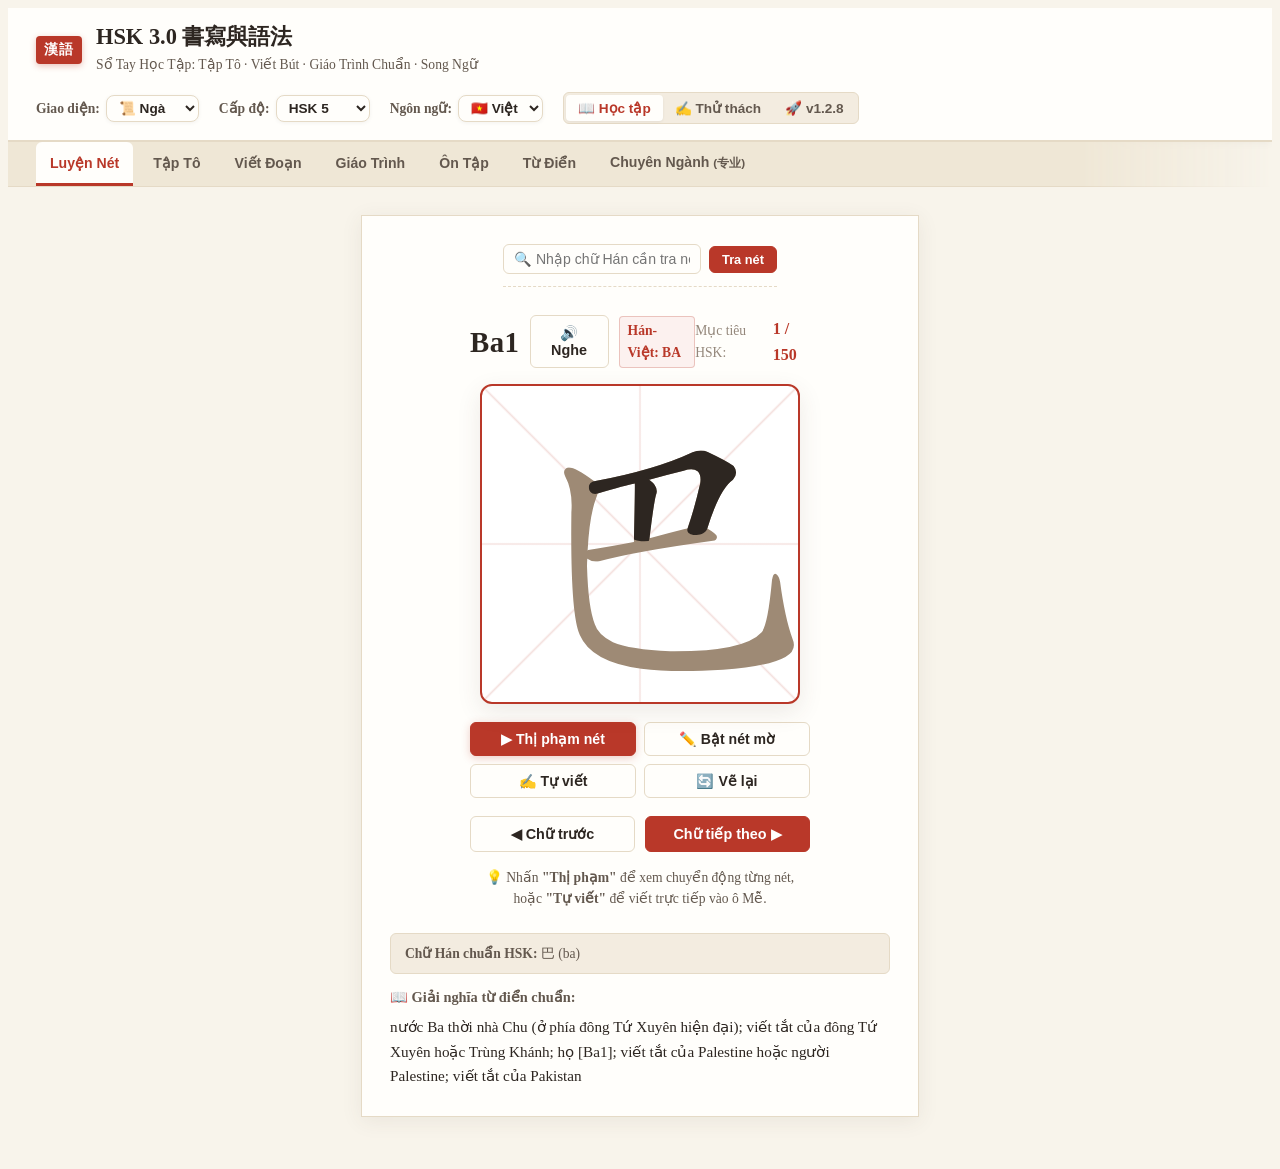
==== index.html @ 661cc238 "feat(hybrid): live-sync GitHub Pages when online + auto-offline fallback + fix mobile UI v1.2.8" ====
<!DOCTYPE html>
<html lang="vi" data-theme="paper">
<head>
  <meta charset="UTF-8">
  <meta name="viewport" content="width=device-width, initial-scale=1.0, maximum-scale=1.0, user-scalable=no, viewport-fit=cover">
  <title>HSK 3.0 Thư Phòng — Luyện Viết & Giáo Trình Song Ngữ</title>
  <link rel="preconnect" href="https://fonts.googleapis.com">
  <link rel="preconnect" href="https://fonts.gstatic.com" crossorigin>
  <link href="https://fonts.googleapis.com/css2?family=Noto+Serif+SC:wght@400;600;700&family=Noto+Sans:wght@400;500;600&family=Be+Vietnam+Pro:wght@400;500;600;700&display=swap" rel="stylesheet">
  <link rel="stylesheet" href="style.css">
  <link rel="icon" type="image/png" href="icon.png">
  <link rel="apple-touch-icon" href="icon.png">
  <meta name="theme-color" content="#f8f4eb">
</head>
<body>
  <div id="book-container">
    <!-- Header bìa sách phong cách thư phòng -->
    <header class="book-header">
      <div class="header-inner">
        <div class="book-title-group">
          <span class="seal-mark">漢語</span>
          <div class="title-text">
            <h1>HSK 3.0 書寫與語法</h1>
            <span class="sub-title">Sổ Tay Học Tập: Tập Tô · Viết Bút · Giáo Trình Chuẩn · Song Ngữ</span>
          </div>
        </div>

        <div class="book-controls">
          <!-- Bộ chọn giao diện (Theme Switcher) -->
          <div class="theme-selector-wrap">
            <span class="control-label">Giao diện:</span>
            <select id="theme-select" class="paper-select sm-select">
              <option value="paper">📜 Ngà</option>
              <option value="dark">🌙 Tối</option>
              <option value="bamboo">🎋 Trúc</option>
              <option value="notion">✨ Sáng</option>
            </select>
          </div>

          <div class="level-selector-wrap">
            <span class="control-label" id="label-level">Cấp độ:</span>
            <select id="level-select" class="paper-select sm-select">
              <option value="HSK1">HSK 1</option>
              <option value="HSK2">HSK 2</option>
              <option value="HSK3">HSK 3</option>
              <option value="HSK4">HSK 4</option>
              <option value="HSK5" selected>HSK 5</option>
              <option value="HSK6">HSK 6</option>
              <option value="HSK7-9">HSK 7–9</option>
            </select>
          </div>

          <!-- Bộ chọn ngôn ngữ Quốc tế (i18n) -->
          <div class="lang-selector-wrap">
            <span class="control-label" id="label-lang">Ngôn ngữ:</span>
            <select id="lang-select" class="paper-select sm-select">
              <option value="vi" selected>🇻🇳 Việt</option>
              <option value="en">🇬🇧 Eng</option>
            </select>
          </div>
          <div class="mode-toggle">
            <button id="mode-study" class="mode-btn active">📖 Học tập</button>
            <button id="mode-quiz" class="mode-btn">✍️ Thử thách</button>
            <button id="btn-manual-update-check" class="mode-btn" title="Kiểm tra bản cập nhật mới">🚀 v1.2.8</button>
          </div>
        </div>
      </div>
    </header>

    <!-- Mục lục Tab điều hướng -->
    <nav class="book-tabs">
      <div class="tabs-inner">
        <button class="tab-btn active" data-tab="tab-writing">
          <span class="tab-name">Luyện Nét <small class="tab-sub">(手写) </small></span>
        </button>
        <button class="tab-btn" data-tab="tab-tracing">
          <span class="tab-name">Tập Tô <small class="tab-sub">(描红) </small></span>
        </button>
        <button class="tab-btn" data-tab="tab-essay">
          <span class="tab-name">Viết Đoạn <small class="tab-sub">(写话) </small></span>
        </button>
        <button class="tab-btn" data-tab="tab-curriculum">
          <span class="tab-name">Giáo Trình <small class="tab-sub">(教程) </small></span>
        </button>
        <button class="tab-btn" data-tab="tab-exercise">
          <span class="tab-name">Ôn Tập <small class="tab-sub">(练习) </small></span>
        </button>
        <button class="tab-btn" data-tab="tab-dictionary">
          <span class="tab-name">Từ Điển <small class="tab-sub">(字典) </small></span>
        </button>
        <button class="tab-btn" data-tab="tab-specialized">
          <span class="tab-name">Chuyên Ngành <small class="tab-sub">(专业) </small></span>
        </button>
      </div>
    </nav>

    <!-- Nội dung chính -->
    <main class="book-page">

      <!-- TAB 1: LUYỆN VIẾT BẰNG BÚT (TỪNG CHỮ) -->
      <section id="tab-writing" class="page-pane active">
        <div class="paper-card writing-studio-layout">
          <!-- Ô tìm kiếm & tra cứu cách viết chữ Hán tùy chọn -->
          <div class="char-lookup-bar">
            <input type="text" id="custom-char-input" class="paper-input" placeholder="🔍 Nhập chữ Hán cần tra nét (VD: 我, 爱, 保)..." maxlength="10" autocomplete="off" />
            <button id="btn-custom-char-lookup" class="paper-btn primary-btn sm-btn">Tra nét</button>
          </div>

          <!-- HERO: BÀN TẬP VIẾT NÉT CHỮ HÁN (米字格) -->
          <div class="canvas-writing-panel">
            <div class="char-header-row">
              <div class="char-reading-box">
                <span id="char-pinyin" class="pinyin-large">bā</span>
                <button id="char-audio-btn" class="paper-btn audio-btn" title="Phát âm chuẩn">🔊 Nghe</button>
                <span id="char-hanviet" class="hanviet-badge">Hán-Việt: BA</span>
              </div>
              <div class="char-index-indicator">
                <span class="indicator-label">Mục tiêu HSK:</span>
                <span id="char-progress" class="indicator-value">1 / 150</span>
              </div>
            </div>

            <div class="mige-canvas-frame">
              <div id="hanzi-target" class="hanzi-mige-box"></div>
            </div>

            <div class="writing-action-bar">
              <button id="btn-animate" class="paper-btn active">▶ Thị phạm nét</button>
              <button id="btn-toggle-outline" class="paper-btn">✏️ Bật nét mờ</button>
              <button id="btn-quiz" class="paper-btn">✍️ Tự viết</button>
              <button id="btn-reset" class="paper-btn">🔄 Vẽ lại</button>
            </div>

            <div class="nav-controls">
              <button id="btn-prev-char" class="paper-btn">◀ Chữ trước</button>
              <button id="btn-next-char" class="paper-btn primary-btn">Chữ tiếp theo ▶</button>
            </div>

            <p id="writing-status-tip" class="writing-tip">💡 Nhấn <strong>"Thị phạm"</strong> để xem chuyển động từng nét, hoặc <strong>"Tự viết"</strong> để viết trực tiếp vào ô Mễ.</p>
          </div>

          <!-- KHỐI BỔ TRỢ: TỪ GHÉP & GIẢI NGHĨA CHUẨN -->
          <div class="char-meta-panel">
            <div id="char-visual-anchor" class="char-visual-preview">
              <div id="char-visual-desc" class="char-visual-desc">Đang tải từ ghép HSK...</div>
            </div>

            <div class="char-meaning-box">
              <h4 class="section-label">📖 Giải nghĩa từ điển chuẩn:</h4>
              <p id="char-meaning" class="meaning-text">Đang tải giải nghĩa...</p>
            </div>
          </div>
        </div>
      </section>

      <!-- TAB 2: VỞ TẬP TÔ CÂU & ĐOẠN VĂN -->
      <section id="tab-tracing" class="page-pane">
        <div class="paper-card tracing-lab-card">
          <div class="tracing-toolbar">
            <div class="toolbar-group">
              <span class="tool-label">Chọn đoạn tập tô:</span>
              <select id="tracing-select" class="paper-select" style="max-width: 320px;">
                <!-- Dynamically loaded essay / sentences -->
              </select>
              <button id="btn-tracing-random" class="paper-btn sm-btn" title="Đổi ngẫu nhiên đoạn văn">🎲 Ngẫu nhiên</button>
              <button id="btn-tracing-custom" class="paper-btn sm-btn primary-btn" title="Tự tạo đoạn văn theo từ vựng tự chọn">✨ Tự tạo đoạn</button>
              <button id="btn-tracing-audio" class="paper-btn sm-btn">🔊 Nghe đọc</button>
            </div>

            <div class="toolbar-group brush-controls">
              <span class="tool-label">Bút vẽ:</span>
              <button id="brush-black" class="brush-btn active" title="Mực đen"><span class="color-dot black"></span></button>
              <button id="brush-red" class="brush-btn" title="Mực đỏ son"><span class="color-dot red"></span></button>
              
              <span class="tool-label" style="margin-left:8px;">Cỡ nét:</span>
              <button id="size-sm" class="size-btn">Mảnh</button>
              <button id="size-md" class="size-btn active">Vừa</button>
              <button id="size-lg" class="size-btn">Đậm</button>
              
              <button id="btn-clear-tracing" class="paper-btn sm-btn" style="margin-left:8px;">🗑️ Xóa nét tô</button>
            </div>
          </div>

          <!-- Khung Tự Tạo Đoạn Văn Mẫu Theo Từ Vựng Tự Chọn (Custom Essay Generator) -->
          <div id="tracing-custom-panel" class="tracing-custom-panel" style="display: none;">
            <div class="custom-panel-head">
              <strong>✨ Bộ Sinh Đoạn Văn Mẫu HSK Theo Từ Vựng Người Dùng Tự Chọn</strong>
              <button id="btn-close-custom-panel" class="paper-btn sm-btn">✕ Đóng</button>
            </div>
            <div class="custom-panel-body">
              <div class="custom-input-row">
                <label class="custom-label">Cấp độ HSK:</label>
                <select id="custom-essay-level" class="paper-select sm-select">
                  <option value="1">HSK 1</option>
                  <option value="2">HSK 2</option>
                  <option value="3">HSK 3</option>
                  <option value="4" selected>HSK 4</option>
                  <option value="5">HSK 5</option>
                  <option value="6">HSK 6</option>
                </select>
                <label class="custom-label" style="margin-left: 10px;">Nhập 2-5 từ vựng (phân tách bởi dấu phẩy):</label>
                <input type="text" id="custom-essay-words" class="paper-input" placeholder="VD: 坚持, 健康, 锻炼 hoặc 苹果, 喜欢, 吃..." style="flex: 1; min-width: 220px;" />
                <button id="btn-submit-generate-essay" class="paper-btn primary-btn sm-btn">🚀 Tạo đoạn & Luyện viết ngay</button>
              </div>
            </div>
          </div>

          <!-- Khung hiển thị trọn vẹn 4 tầng đoạn văn tổng thể phía trên -->
          <div class="tracing-summary-box">
            <div id="tracing-meaning-text">Đang tải đoạn văn mẫu...</div>
          </div>

          <!-- Trang giấy kẻ ô Mễ Tự Cách có chữ Hán in mờ & Canvas đè lên -->
          <div class="tracing-paper-viewport">
            <div class="tracing-sheet" id="tracing-sheet">
              <div id="mige-grid-container" class="mige-grid-container"></div>
              <canvas id="tracing-canvas" class="tracing-canvas-overlay"></canvas>
            </div>
          </div>
          
          <p class="tracing-instructions">💡 Mẹo tập tô: Đặt ngón tay hoặc bút cảm ứng Stylus lên trang giấy trên, tô đè nét mực theo từng chữ Hán in mờ từ trái sang phải như trong vở tập viết chữ Hán.</p>
        </div>
      </section>

      <!-- TAB 3: VIẾT & PHÂN TÍCH ĐOẠN VĂN (WRITING LAB) -->
      <section id="tab-essay" class="page-pane">
        <div class="essay-lab-layout">
          <!-- NỬA TRÊN: Đoạn văn mẫu & Phân tích 4 tầng -->
          <div class="paper-card sample-essay-card">
            <div class="card-header-bar">
              <div class="header-tag">
                <span class="tag-icon">📑</span>
                <span class="tag-text">Đoạn Văn Mẫu & Bóc Tách Cấu Trúc Song Ngữ</span>
              </div>
              <button id="btn-toggle-struct" class="paper-btn sm-btn">Ẩn/Hiện Phân Tích</button>
            </div>

            <div class="sample-essay-body">
              <div class="annotated-box">
                <div class="layer-zh" id="sample-essay-zh">Đang tải chữ Hán...</div>
                <div class="layer-py" id="sample-essay-py">Đang tải pinyin...</div>
                <div class="layer-hv" id="sample-essay-hv">Đang tải Hán-Việt...</div>
                <div class="layer-vi" id="sample-essay-vi">Đang tải dịch nghĩa...</div>
              </div>
            </div>

            <div id="structure-analysis-box" class="structure-breakdown-grid"></div>
          </div>

          <!-- NỬA DƯỚI: Khung luyện viết học viên -->
          <div class="paper-card active-writing-card">
            <div class="card-header-bar">
              <div class="header-tag">
                <span class="tag-icon">✒️</span>
                <span class="tag-text">Khu Vực Luyện Viết Của Bạn</span>
              </div>
              <div class="essay-word-meter">
                <span id="char-counter" class="counter-text">0 / 65 chữ</span>
              </div>
            </div>

            <div class="prompt-meta-box">
              <p id="essay-guideline" class="prompt-desc">Đang tải đề bài...</p>
              
              <!-- Danh mục từ mới dạng Flashcard trực quan -->
              <div class="required-words-wrap">
                <span class="req-title">Từ mới bắt buộc lồng ghép:</span>
                <div id="essay-keywords" class="visual-cards-grid"></div>
              </div>
            </div>

            <div class="textarea-wrapper">
              <textarea id="essay-input" class="paper-textarea" rows="6" placeholder="Gõ hoặc viết đoạn văn tiếng Trung của bạn tại đây..."></textarea>
            </div>

            <div id="checklist-section" class="rubric-checklist-box"></div>

            <div class="essay-bottom-bar">
              <button id="btn-check-essay" class="paper-btn primary-btn">🔍 Đánh giá bài viết</button>
              <button id="btn-copy-essay" class="paper-btn">📋 Sao chép</button>
              <button id="btn-reset-essay" class="paper-btn">Xóa làm lại</button>
            </div>

            <div id="essay-feedback" class="feedback-paper-card"></div>
          </div>
        </div>
      </section>

      <!-- TAB 4: GIÁO TRÌNH CHUẨN 98 BÀI & NGỮ PHÁP (MỚI BỔ SUNG) -->
      <section id="tab-curriculum" class="page-pane">
        <!-- 1. Bộ Giáo Trình Chuẩn HSK 1 đến HSK 9 (160 Bài Học & 593 Điểm Ngữ Pháp) -->
        <div class="paper-card curriculum-card">
          <div class="card-header-bar">
            <div class="header-tag">
              <span class="tag-icon">📚</span>
              <span class="tag-text">Bộ Giáo Trình Hán Ngữ Chuẩn HSK 1 - HSK 9 (160 Bài Học Toàn Diện)</span>
            </div>
            <div class="curriculum-selectors">
              <select id="curriculum-level-select" class="paper-select sm-select">
                <option value="HSK 1">HSK 1: Giáo Trình Chuẩn HSK 3.0 (15 bài)</option>
                <option value="HSK 2">HSK 2: Giáo Trình Chuẩn HSK 3.0 (15 bài)</option>
                <option value="HSK 3">HSK 3: Giáo Trình Chuẩn HSK 3.0 (18 bài)</option>
                <option value="HSK 4">HSK 4: Giáo Trình Tiêu Chuẩn HSK 4 (20 bài)</option>
                <option value="HSK 5" selected>HSK 5: Giáo Trình Tiêu Chuẩn HSK 5 (36 bài)</option>
                <option value="HSK 6">HSK 6: Giáo Trình Tiêu Chuẩn HSK 6 (40 bài)</option>
                <option value="HSK 7-9">HSK 7-9: Giáo Trình Chuyên Sâu (16 bài - Thương mại & Học thuật)</option>
              </select>
              <select id="curriculum-lesson-select" class="paper-select sm-select">
                <!-- Dynamically populated lessons -->
              </select>
            </div>
          </div>

          <div class="curriculum-lesson-header">
            <h4 id="curr-lesson-title" class="lesson-title">Đang tải bài học...</h4>
            <span id="curr-lesson-count" class="lesson-count-badge"></span>
          </div>

          <!-- Dải Tab Con Phân Mục Bài Học -->
          <div class="curr-subnav-bar">
            <button class="curr-subtab-btn active" data-subtab="subtab-texts">📜 Bài Đọc & Hội Thoại (课文)</button>
            <button class="curr-subtab-btn" data-subtab="subtab-grammar">💡 Ngữ Pháp Bài Học (语法)</button>
            <button class="curr-subtab-btn" data-subtab="subtab-vocab">📝 Từ Mới Bài Học (生词)</button>
            <button class="curr-subtab-btn" data-subtab="subtab-official-grammar">📊 Đề Cương HSK 3.0 (593 điểm)</button>
          </div>

          <!-- 1. Phân mục Bài Đọc & Hội thoại -->
          <div id="subtab-texts" class="curr-content-pane active">
            <div class="reading-focus-toolbar">
              <span class="focus-toolbar-label">👁️ Chế độ luyện đọc:</span>
              <button id="btn-toggle-pinyin" class="focus-toggle-btn" title="Bật/Tắt hiển thị Pinyin">
                <span>🔤 Pinyin:</span> <strong id="lbl-toggle-pinyin">HIỆN</strong>
              </button>
              <button id="btn-toggle-meaning" class="focus-toggle-btn" title="Bật/Tắt hiển thị Dịch nghĩa">
                <span>🇻🇳 Dịch nghĩa:</span> <strong id="lbl-toggle-meaning">HIỆN</strong>
              </button>
            </div>
            <div id="curr-texts-container" class="curr-text-container"></div>
          </div>

          <!-- 2. Phân mục Ngữ pháp bài học -->
          <div id="subtab-grammar" class="curr-content-pane">
            <div id="curr-grammar-container" class="curr-grammar-container"></div>
          </div>

          <!-- 3. Phân mục Từ mới -->
          <div id="subtab-vocab" class="curr-content-pane">
            <div id="curr-words-container" class="curriculum-words-grid"></div>
          </div>

          <!-- 4. Phân mục Đề cương Ngữ pháp HSK 3.0 -->
          <div id="subtab-official-grammar" class="curr-content-pane">
            <div style="margin-bottom: 14px; font-size: 0.9rem; color: var(--ink-secondary);">
              Đề cương ngữ pháp chính thức từ Chinesetest (Bộ GD Trung Quốc) cho cấp độ này:
            </div>
            <div id="curr-official-grammar-container" class="official-grammar-grid"></div>
          </div>
        </div>



        <!-- 3. Thư Viện 212 Điểm Ngữ Pháp -->
        <div class="paper-card grammar-library-card">
          <div class="card-header-bar">
            <h3 class="gallery-title">📐 Thư Viện 212 Điểm Ngữ Pháp HSK 4–6</h3>
          </div>
          <div class="grammar-search-bar">
            <input type="text" id="grammar-search-input" class="paper-search-input" placeholder="Tìm kiếm điểm ngữ pháp (ví dụ: 把, 被, 比, liên từ, bổ ngữ...)">
            <span id="grammar-total-count" class="badge-total">212 điểm</span>
          </div>
          <div id="grammar-items-list" class="grammar-cards-scroll"></div>
        </div>
      </section>

      <!-- TAB 5: GHÉP CÂU & SỬA BỆNH CÚ -->
      <section id="tab-exercise" class="page-pane">
        <!-- Sub-Nav Phân Hệ Ôn Tập -->
        <div class="exercise-subnav-bar">
          <button class="subnav-btn active" data-subtab="sub-quiz">📝 Thi Thử Trắc Nghiệm</button>
          <button class="subnav-btn" data-subtab="sub-srs">🎴 Thẻ Nhớ SRS Flashcard</button>
          <button class="subnav-btn" data-subtab="sub-sentence">🧩 Ghép Câu Ngữ Pháp</button>
        </div>

        <!-- SUBTAB 1: THI THỬ TRẮC NGHIỆM -->
        <div id="subtab-quiz" class="subtab-pane active">
          <div class="paper-card quiz-control-card">
            <div class="quiz-filter-row">
              <label>Cấp độ HSK:</label>
              <select id="quiz-level-select" class="paper-select sm-select">
                <option value="all">Ngẫu nhiên HSK 1 - 9</option>
                <option value="HSK 1">HSK 1</option>
                <option value="HSK 2">HSK 2</option>
                <option value="HSK 3">HSK 3</option>
                <option value="HSK 4">HSK 4</option>
                <option value="HSK 5">HSK 5</option>
                <option value="HSK 6">HSK 6</option>
              </select>
              <label>Số lượng câu:</label>
              <select id="quiz-count-select" class="paper-select sm-select">
                <option value="5">5 câu (Nhanh)</option>
                <option value="10" selected>10 câu (Tiêu chuẩn)</option>
                <option value="20">20 câu (Thử thách)</option>
              </select>
              <button id="btn-start-quiz" class="paper-btn primary-btn sm-btn">🚀 Bắt đầu làm bài</button>
            </div>
          </div>
          <div id="quiz-container" class="quiz-display-area"></div>
        </div>

        <!-- SUBTAB 2: THẺ NHỚ SRS FLASHCARD -->
        <div id="subtab-srs" class="subtab-pane">
          <div class="paper-card srs-control-card">
            <div class="srs-stats-header">
              <div class="srs-stat-box">
                <span class="stat-number" id="srs-due-count">0</span>
                <span class="stat-label">Cần ôn hôm nay</span>
              </div>
              <div class="srs-stat-box">
                <span class="stat-number" id="srs-total-deck">11.485</span>
                <span class="stat-label">Tổng số thẻ</span>
              </div>
              <button id="btn-reset-srs" class="paper-btn sm-btn">🔄 Làm mới phiên ôn</button>
            </div>
          </div>
          <div id="srs-container" class="srs-display-area"></div>
        </div>

        <!-- SUBTAB 3: GHÉP CÂU NGỮ PHÁP CŨ -->
        <div id="subtab-sentence" class="subtab-pane">
        <div class="exercise-split-layout">
          <!-- Phần A: Sắp xếp câu -->
          <div class="paper-card exercise-box">
            <div class="card-header-bar">
              <span class="exercise-type-tag">一 · Sắp Xếp Câu (连词成句)</span>
              <span id="order-progress-tag" class="exercise-counter">Câu 1/12</span>
            </div>

            <p class="exercise-inst">Chạm vào các khối từ bên dưới theo đúng trật tự ngữ pháp để ghép thành câu:</p>
            <p id="order-meaning-hint" class="meaning-hint-text">Dịch nghĩa...</p>

            <div id="order-drop-zone" class="paper-drop-tray">
              <span class="tray-empty-hint">Chạm vào các khối từ bên dưới để ghép câu</span>
            </div>

            <div id="order-pool-zone" class="paper-token-pool"></div>

            <div class="exercise-btn-row">
              <button id="btn-check-order" class="paper-btn primary-btn">Kiểm tra kết quả</button>
              <button id="btn-reset-order" class="paper-btn">Xếp lại</button>
              <button id="btn-next-order" class="paper-btn">Câu tiếp theo ❯</button>
            </div>

            <div id="order-feedback" class="feedback-paper-card"></div>
          </div>

          <!-- Phần B: Sửa bệnh cú -->
          <div class="paper-card exercise-box">
            <div class="card-header-bar">
              <span class="exercise-type-tag">二 · Sửa Câu Sai (病句修改)</span>
              <span id="bingju-type-badge" class="badge-small">Phân tích lỗi sai</span>
            </div>

            <p class="exercise-inst">Chạm vào phân đoạn [A], [B], [C], [D] có lỗi sai cú pháp:</p>

            <div id="bingju-segments-zone" class="bingju-choice-list"></div>

            <div class="exercise-btn-row">
              <button id="btn-next-bingju" class="paper-btn">Câu bệnh cú tiếp ❯</button>
            </div>

            <div id="bingju-feedback" class="feedback-paper-card"></div>
          </div>
        </div>
      </section>

      <!-- 6. TAB TRA CỨU TỪ ĐIỂN HSK 3.0 & TRUNG - VIỆT -->
      <section id="tab-dictionary" class="page-pane">
        <div class="dict-header-banner paper-card">
          <div class="dict-title-row">
            <div class="dict-title-group">
              <span class="dict-seal">典</span>
              <div>
                <h2 class="dict-main-title">Tra Cứu Từ Điển HSK 3.0 & Trung - Việt (字典)</h2>
                <p class="dict-subtitle">11.470+ từ vựng chuẩn HSK 3.0 (Cấp 1 đến 7-9) · 122.000+ từ điển Trung - Việt hiện đại CC-CEDICT · Âm Hán-Việt & Phát âm</p>
              </div>
            </div>
          </div>

          <div class="dict-search-bar-wrap">
            <div class="dict-search-input-box">
              <span class="dict-search-btn-icon">🔍</span>
              <input type="text" id="dict-search-input" class="dict-search-input" placeholder="Hán tự, Pinyin, nghĩa..." autocomplete="off">
              <button id="dict-clear-btn" class="dict-clear-btn" title="Xóa tìm kiếm">✕</button>
            </div>
          </div>

          <div class="dict-filter-toolbar">
            <div class="dict-select-group">
              <label for="dict-level-select" class="dict-select-label" id="lbl-dict-level">📊 Phân cấp HSK:</label>
              <select id="dict-level-select" class="paper-select dict-dropdown-select">
                <option value="all">Tất cả cấp độ HSK 1-9 (11.581 từ)</option>
                <option value="1">HSK 1 (500 từ)</option>
                <option value="2">HSK 2 (772 từ)</option>
                <option value="3">HSK 3 (973 từ)</option>
                <option value="4">HSK 4 (1.000 từ)</option>
                <option value="5">HSK 5 (1.071 từ)</option>
                <option value="6">HSK 6 (1.140 từ)</option>
                <option value="7">HSK 7-9 & Chuyên ngành (5.636+ từ)</option>
                <option value="full">🌐 Toàn diện Mở rộng (125.000+ từ CC-CEDICT)</option>
              </select>
            </div>

            <div class="dict-select-group">
              <label for="dict-topic-select" class="dict-select-label" id="lbl-dict-topic">🏷️ Chủ đề từ vựng:</label>
              <select id="dict-topic-select" class="paper-select dict-dropdown-select">
                <option value="all">🌟 Tất cả chủ đề</option>
                <option value="favorite">⭐ Sổ tay từ vựng yêu thích đã lưu</option>
                <option value="tcm">🌿 Y Học Cổ Truyền & Đông Y (433+ thuật ngữ)</option>
                <option value="fruit">🍎 Hoa quả & Trái cây</option>
                <option value="vegetable">🥦 Rau củ & Nông sản</option>
                <option value="clothing">👗 Quần áo & Phụ kiện</option>
                <option value="appliance">🔌 Đồ điện gia dụng</option>
                <option value="daily_goods">🧴 Đồ dùng sinh hoạt</option>
                <option value="food_drink">🍲 Ẩm thực & Món ăn</option>
                <option value="medical_health">🏥 Y tế & Sức khỏe</option>
                <option value="travel_transport">🚗 Giao thông & Đi lại</option>
                <option value="education_study">📚 Trường học & Sách vở</option>
                <option value="business_economy">💰 Mua sắm & Kinh tế</option>
                <option value="animal_nature">🐾 Động vật & Tự nhiên</option>
                <option value="family_love">👨👩👧 Gia đình & Con người</option>
                <option value="emotion_mind">😊 Cảm xúc & Tâm lý</option>
              </select>
            </div>

          </div>
          <div class="dict-stats-inline">
            <span id="dict-count-info" class="dict-count-text">Đang tải cơ sở dữ liệu từ điển...</span>
          </div>
        </div>

        <!-- Danh sách kết quả từ điển -->
        <div id="dict-results-container" class="dict-results-grid"></div>

        <!-- Phân trang từ điển -->
        <div id="dict-pagination" class="dict-pagination-bar"></div>
      </section>

      <!-- TAB 7: KHÓA HỌC & ÔN LUYỆN THEO CHUYÊN NGÀNH (SPECIALIZED TRACKS) -->
      <section id="tab-specialized" class="page-pane">
        <div class="specialized-header">
          <div class="specialized-title-wrap">
            <h2 class="specialized-title">🏛️ Khóa Học Tiếng Trung Chuyên Ngành (专业汉语课程)</h2>
            <p class="specialized-desc">Bóc tách từ vựng, mẫu câu đàm phán và bài đọc thực chiến theo từng lĩnh vực nghề nghiệp tiêu chuẩn.</p>
          </div>
          <!-- Track selector pills -->
          <div class="track-pills-bar" id="track-pills-bar">
            <button class="track-pill active" data-track="tcm">🩺 Y Dược & Đông Y</button>
            <button class="track-pill" data-track="business">💼 Thương Mại & Ngoại Thương</button>
            <button class="track-pill" data-track="tech">💻 Công Nghệ & AI</button>
            <button class="track-pill" data-track="legal">⚖️ Pháp Luật & Hợp Đồng</button>
            <button class="track-pill" data-track="tourism">✈️ Du Lịch & Khách Sạn</button>
          </div>
        </div>

        <!-- Banner thông tin khóa học chuyên ngành -->
        <div id="track-hero-card" class="track-hero-card"></div>

        <!-- Subtabs trong chuyên ngành -->
        <div class="track-subtabs-bar">
          <button class="track-subtab-btn active" data-sub="vocab">📚 Thuật Ngữ Cốt Lõi (词汇)</button>
          <button class="track-subtab-btn" data-sub="sentences">💬 Mẫu Câu Thực Chiến (句型)</button>
          <button class="track-subtab-btn" data-sub="case">📜 Tình Huống & Bài Đọc (案例)</button>
        </div>

        <!-- Thanh tìm kiếm & thống kê số lượng thuật ngữ chuyên ngành -->
        <div class="track-filter-bar" id="track-filter-bar">
          <input type="text" id="track-search-input" class="paper-input track-search-input" placeholder="🔍 Tìm nhanh thuật ngữ (Hán tự, Pinyin, Hán Việt, Tiếng Việt)...">
          <span id="track-vocab-count" class="track-vocab-count">Đang tải...</span>
        </div>

        <!-- Nội dung chi tiết chuyên ngành -->
        <div id="track-content-area" class="track-content-area"></div>
      </section>
    </main>
  </div>

  <script src="strokes.js"></script>
  <script src="data.js"></script>
  <script src="js/hanzi-writer.min.js"></script>
  <script src="hsk_visual_media.js"></script>
  <script src="visual_entity_library.js"></script>
  <script src="visual_vocab_data.js"></script>
  <script src="curriculum_data.js"></script>
  <script src="hsk_etymology_data.js"></script>
  <script src="dict_data.js"></script>
  <script src="cvdict_data.js" defer></script>
  <script src="practice_essays_data.js"></script>
  <script src="tcm_data.js"></script>
  <script src="specialized_tracks_data.js"></script>
  <script>
    // OTA Dynamic Data Loader: Nạp đè bản dữ liệu mới nhất từ bộ nhớ nếu có bản cập nhật OTA
    (function() {
      ['specialized_tracks_data.js', 'tcm_data.js', 'dict_data.js'].forEach(function(file) {
        var otaCode = localStorage.getItem('hsk_ota_' + file);
        if (otaCode) {
          try {
            var s = document.createElement('script');
            s.text = otaCode;
            document.body.appendChild(s);
            console.log('⚡ Loaded OTA hot-update for ' + file);
          } catch(e) {
            console.warn('OTA load failed for ' + file, e);
          }
        }
      });
    })();
  </script>
  <script src="srs_quiz_engine.js"></script>
  <script src="stroke_cache_db.js"></script>
  <script src="app.js"></script>
</body>
</html>
---- style.css ----
/* HỆ THỐNG 4 THEMES ĐA DẠNG: GIẤY NGÀ · ĐÊM ĐỌC · TRÚC DIỆP · TỐI GIẢN */
:root, [data-theme="paper"] {
  --paper-bg: #f8f4eb;
  --paper-card: #fffefb;
  --paper-card-sub: #f3ece0;
  --tabs-bg: #efe7d6;
  --canvas-bg: #ffffff;
  --canvas-line: rgba(185, 56, 41, 0.15);
  --canvas-line-sub: rgba(185, 56, 41, 0.08);
  --canvas-border: #b93829;
  --hanzi-stroke: #2d2621;
  --hanzi-outline: #9e8a75;
  --hanzi-drawing: #b93829;
  --trace-shadow-char: rgba(185, 56, 41, 0.28);
  --trace-punct-color: rgba(45, 38, 33, 0.45);
  --trace-brush-primary: #2d2621;
  --trace-brush-secondary: #b93829;
  
  --ink-primary: #2d2621;
  --ink-secondary: #63584e;
  --ink-muted: #94877b;
  --vermilion: #b93829;
  --vermilion-soft: #fcf1ef;
  --amber-gold: #c28334;
  --bamboo-green: #2e6f40;
  --border-paper: #e5dac6;
  --border-dark: #ccbeaa;
  --shadow-book: 0 4px 20px rgba(78, 62, 45, 0.08);
}

[data-theme="dark"] {
  --paper-bg: #0f141c;         /* Nền tổng thể tối than chì trầm dịu mắt */
  --paper-card: #181f2a;       /* Nền card tối đồng bộ */
  --paper-card-sub: #222b3a;   /* Khối phụ tối dịu mắt */
  --tabs-bg: #141a24;          /* Dải tab tối, không bị trắng chói */
  --canvas-bg: #141a24;        /* Nền ô tập tô tối đồng bộ */
  --canvas-line: rgba(224, 159, 88, 0.35);         /* Designer recommendation: Tăng tương phản đường kẻ Mễ */
  --canvas-line-sub: rgba(224, 159, 88, 0.18);
  --canvas-border: #475569;
  --hanzi-stroke: #f8fafc;     /* Chữ Hán nét trắng kem sáng rõ nét */
  --hanzi-outline: #475569;    /* Nét viền xám mờ */
  --hanzi-drawing: #fbbf24;    /* Nét vẽ vàng kim */
  --trace-shadow-char: rgba(248, 250, 252, 0.60);  /* Designer recommendation: Tăng opacity nét mờ tập tô đạt 5.2:1 */
  --trace-punct-color: #cbd5e1;
  --trace-brush-primary: #f8fafc;                  /* Nét vẽ chính: Trắng ngọc rõ ràng */
  --trace-brush-secondary: #f87171;                /* Nét vẽ son: Đỏ hồng sáng */
  
  --ink-primary: #f1f5f9;      /* Chữ chính trắng sáng */
  --ink-secondary: #cbd5e1;    /* Chữ phụ xám sáng */
  --ink-muted: #94a3b8;        /* Chữ mờ */
  --vermilion: #e09f58;        /* Điểm nhấn vàng cam ấm */
  --vermilion-soft: rgba(224, 159, 88, 0.15);
  --amber-gold: #fbbf24;
  --bamboo-green: #34d399;
  --border-paper: #283345;     /* Viền tối đồng bộ */
  --border-dark: #37455c;
  --shadow-book: 0 4px 20px rgba(0, 0, 0, 0.4);
}

[data-theme="bamboo"] {
  --paper-bg: #f2f7f2;
  --paper-card: #ffffff;
  --paper-card-sub: #e6f0e6;
  --tabs-bg: #dceadc;
  --canvas-bg: #ffffff;
  --canvas-line: rgba(46, 111, 64, 0.15);
  --canvas-line-sub: rgba(46, 111, 64, 0.08);
  --canvas-border: #2e6f40;
  --hanzi-stroke: #1b3823;
  --hanzi-outline: #b8d4ba;
  --hanzi-drawing: #16a34a;
  --trace-shadow-char: rgba(46, 111, 64, 0.28);
  --trace-punct-color: rgba(27, 56, 35, 0.45);
  --trace-brush-primary: #1b3823;
  --trace-brush-secondary: #2e6f40;
  
  --ink-primary: #1b3823;
  --ink-secondary: #3b5e44;
  --ink-muted: #6f8c76;
  --vermilion: #2e6f40;
  --vermilion-soft: #edf7ee;
  --amber-gold: #15803d;
  --bamboo-green: #166534;
  --border-paper: #cfe0d0;
  --border-dark: #b5cbb7;
  --shadow-book: 0 4px 20px rgba(46, 111, 64, 0.08);
}

[data-theme="notion"] {
  --paper-bg: #f9fafb;
  --paper-card: #ffffff;
  --paper-card-sub: #f3f4f6;
  --tabs-bg: #f3f4f6;
  --canvas-bg: #ffffff;
  --canvas-line: rgba(37, 99, 235, 0.15);
  --canvas-line-sub: rgba(37, 99, 235, 0.08);
  --canvas-border: #2563eb;
  --hanzi-stroke: #111827;
  --hanzi-outline: #cbd5e1;
  --hanzi-drawing: #2563eb;
  --trace-shadow-char: rgba(37, 99, 235, 0.28);
  --trace-punct-color: rgba(17, 24, 39, 0.45);
  --trace-brush-primary: #111827;
  --trace-brush-secondary: #2563eb;
  
  --ink-primary: #111827;
  --ink-secondary: #4b5563;
  --ink-muted: #9ca3af;
  --vermilion: #2563eb;
  --vermilion-soft: #eff6ff;
  --amber-gold: #0284c7;
  --bamboo-green: #059669;
  --border-paper: #e5e7eb;
  --border-dark: #d1d5db;
  --shadow-book: 0 4px 20px rgba(0, 0, 0, 0.05);
}

* {
  box-sizing: border-box;
  margin: 0;
  padding: 0;
  -webkit-tap-highlight-color: transparent;
}

body {
  font-family: var(--font-latin);
  background-color: var(--paper-bg);
  color: var(--ink-primary);
  line-height: 1.6;
  min-height: 100vh;
}

#book-container {
  display: flex;
  flex-direction: column;
  min-height: 100vh;
  max-width: 1400px;
  margin: 0 auto;
}

/* 1. Header Bìa Sách */
.book-header {
  background-color: var(--paper-card);
  border-bottom: 2px solid var(--border-paper);
  padding: 16px 28px;
  box-shadow: 0 2px 8px rgba(0, 0, 0, 0.03);
}

.header-inner {
  display: flex;
  justify-content: space-between;
  align-items: center;
  flex-wrap: wrap;
  gap: 16px;
}

.book-title-group {
  display: flex;
  align-items: center;
  gap: 14px;
}

.seal-mark {
  background-color: var(--vermilion);
  color: #fff;
  font-family: var(--font-chinese);
  font-size: 1.15rem;
  font-weight: 700;
  padding: 6px 10px;
  border-radius: 4px;
  box-shadow: 0 2px 6px rgba(185, 56, 41, 0.3);
  letter-spacing: 2px;
}

.title-text h1 {
  font-family: var(--font-chinese);
  font-size: 1.4rem;
  font-weight: 700;
  color: var(--ink-primary);
  line-height: 1.2;
}

.title-text .sub-title {
  font-size: 0.85rem;
  color: var(--ink-secondary);
  font-weight: 500;
}

.book-controls {
  display: flex;
  align-items: center;
  gap: 20px;
}

.level-badge-selector {
  display: flex;
  align-items: center;
  gap: 6px;
}

.control-label {
  font-size: 0.85rem;
  font-weight: 600;
  color: var(--ink-secondary);
}

.lvl-btn {
  background: var(--paper-card-sub);
  border: 1px solid var(--border-paper);
  color: var(--ink-primary);
  padding: 5px 14px;
  border-radius: 4px;
  font-weight: 600;
  font-size: 0.85rem;
  cursor: pointer;
  transition: all 0.2s;
}

.lvl-btn:hover {
  border-color: var(--vermilion);
}

.lvl-btn.active {
  background: var(--vermilion);
  color: #fff;
  border-color: var(--vermilion);
}

.mode-toggle {
  display: flex;
  background: var(--paper-card-sub);
  border: 1px solid var(--border-paper);
  border-radius: 6px;
  padding: 2px;
}

.mode-btn {
  background: transparent;
  border: none;
  padding: 5px 12px;
  border-radius: 4px;
  font-size: 0.85rem;
  font-weight: 600;
  color: var(--ink-secondary);
  cursor: pointer;
  transition: all 0.2s;
}

.mode-btn.active {
  background: var(--paper-card);
  color: var(--vermilion);
  box-shadow: 0 1px 3px rgba(0,0,0,0.06);
}

/* 2. Mục lục / Tab điều hướng */
.book-tabs {
  background-color: var(--tabs-bg);
  border-bottom: 1px solid var(--border-paper);
  padding: 0 28px;
}

.tabs-inner {
  display: flex;
  gap: 6px;
  flex-wrap: wrap;
}

.tab-btn {
  background: transparent;
  border: none;
  padding: 12px 14px;
  font-size: 0.88rem;
  font-weight: 600;
  color: var(--ink-secondary);
  cursor: pointer;
  display: flex;
  align-items: center;
  gap: 6px;
  border-bottom: 3px solid transparent;
  transition: all 0.2s;
  white-space: nowrap;
}

.tab-num {
  font-family: var(--font-chinese);
  font-weight: 700;
  color: var(--vermilion);
  background: rgba(185, 56, 41, 0.1);
  padding: 1px 6px;
  border-radius: 4px;
}

.tab-btn:hover {
  color: var(--ink-primary);
  background: rgba(255, 255, 255, 0.4);
}

.tab-btn.active {
  color: var(--vermilion);
  background: var(--paper-card);
  border-bottom-color: var(--vermilion);
  border-top-left-radius: 6px;
  border-top-right-radius: 6px;
}

/* 3. Khung trang sách chính */
.book-page {
  flex: 1;
  padding: 28px;
}

.page-pane {
  display: none;
}

.page-pane.active {
  display: block;
}

/* Thẻ giấy (Paper Card) */
.paper-card {
  background: var(--paper-card);
  border: 1px solid var(--border-paper);
  border-radius: var(--radius-page);
  box-shadow: var(--shadow-book);
  padding: 28px;
  margin-bottom: 24px;
}

/* Nút bấm kiểu giấy */
.paper-btn {
  background: var(--paper-card);
  border: 1px solid var(--border-paper);
  color: var(--ink-primary);
  padding: 9px 18px;
  border-radius: 6px;
  font-size: 0.9rem;
  font-weight: 600;
  cursor: pointer;
  transition: all 0.2s;
  display: inline-flex;
  align-items: center;
  justify-content: center;
  gap: 6px;
}

.paper-btn:hover {
  background: var(--paper-card-sub);
  border-color: var(--border-dark);
}

.paper-btn.primary-btn {
  background: var(--vermilion);
  color: #fff;
  border-color: var(--vermilion);
}

.paper-btn.primary-btn:hover {
  background: #a22f21;
}

.sm-btn {
  padding: 5px 12px;
  font-size: 0.8rem;
}

/* TAB 1: LUYỆN VIẾT BẰNG BÚT */
.writing-studio-layout {
  display: flex;
  flex-direction: column;
  align-items: center;
  gap: 16px;
  width: 100%;
  max-width: 640px;
  margin: 0 auto;
}

.char-header-row {
  display: flex;
  align-items: center;
  justify-content: space-between;
  width: 100%;
  max-width: 340px;
  margin-bottom: 4px;
}

.char-header-row .char-reading-box {
  display: flex;
  align-items: center;
  gap: 10px;
  background: transparent;
  border: none;
  padding: 0;
}

.char-header-row .pinyin-large {
  font-size: 1.8rem;
  font-weight: 700;
  color: var(--ink-primary);
  font-family: var(--font-pinyin);
  letter-spacing: 0.5px;
}

.char-header-row .hanviet-badge {
  display: inline-block;
  background: var(--vermilion-soft);
  color: var(--vermilion);
  border: 1px solid rgba(185, 56, 41, 0.25);
  font-weight: 700;
  font-size: 0.85rem;
  padding: 3px 8px;
  border-radius: 4px;
}

.char-index-indicator {
  display: flex;
  align-items: center;
  gap: 6px;
}

.indicator-label {
  font-size: 0.85rem;
  color: var(--ink-muted);
}

.indicator-value {
  font-weight: 700;
  color: var(--vermilion);
}

.section-label {
  font-size: 0.9rem;
  font-weight: 600;
  color: var(--ink-secondary);
  margin-bottom: 6px;
}

.meaning-text {
  font-size: 0.95rem;
  color: var(--ink-primary);
  line-height: 1.6;
}

.nav-controls {
  display: flex;
  align-items: center;
  justify-content: space-between;
  gap: 10px;
  width: 100%;
  max-width: 340px;
  margin-top: 6px;
}

.nav-controls .paper-btn {
  flex: 1 1 50%;
  text-align: center;
  justify-content: center;
}

/* Ô Mễ Tự Cách (米字格 Canvas) */
.canvas-writing-panel {
  display: flex;
  flex-direction: column;
  align-items: center;
  gap: 12px;
  width: 100%;
}

.mige-canvas-frame {
  width: min(320px, 86vw);
  height: min(320px, 86vw);
  max-width: 340px;
  max-height: 340px;
  aspect-ratio: 1 / 1;
  background: var(--canvas-bg);
  border: 2px solid var(--canvas-border);
  border-radius: 12px;
  box-shadow: 0 8px 24px rgba(78, 62, 45, 0.1);
  position: relative;
  display: flex;
  align-items: center;
  justify-content: center;
  touch-action: none !important;
  -webkit-user-select: none;
  user-select: none;
  background-image: 
    linear-gradient(to right, transparent 49.5%, var(--canvas-line) 50%, transparent 50.5%),
    linear-gradient(to bottom, transparent 49.5%, var(--canvas-line) 50%, transparent 50.5%),
    linear-gradient(45deg, transparent 49.6%, var(--canvas-line) 50%, transparent 50.4%),
    linear-gradient(-45deg, transparent 49.6%, var(--canvas-line) 50%, transparent 50.4%);
}

.hanzi-mige-box {
  width: 100%;
  height: 100%;
  display: flex;
  align-items: center;
  justify-content: center;
  touch-action: none !important;
}

.hanzi-mige-box svg {
  width: 100% !important;
  height: 100% !important;
  max-width: 100%;
  max-height: 100%;
  touch-action: none !important;
  display: block;
}

.writing-action-bar {
  display: grid;
  grid-template-columns: 1fr 1fr;
  gap: 8px;
  width: 100%;
  max-width: 340px;
  margin-top: 6px;
}

.writing-action-bar .paper-btn {
  justify-content: center;
  text-align: center;
  padding: 8px 10px;
  font-size: 0.88rem;
}

.writing-action-bar .paper-btn.active {
  background: var(--vermilion) !important;
  color: #ffffff !important;
  border-color: var(--vermilion) !important;
  box-shadow: 0 2px 8px rgba(185, 56, 41, 0.25);
}

.writing-tip {
  font-size: 0.85rem;
  color: var(--ink-secondary);
  text-align: center;
  max-width: 340px;
  line-height: 1.5;
  margin: 4px 0 0 0;
}

.char-meta-panel {
  display: flex;
  flex-direction: column;
  gap: 12px;
  width: 100%;
  max-width: 500px;
  border: none;
  padding: 0;
  margin-top: 8px;
}

/* TAB 2: WRITING LAB 4 LỚP */
.essay-lab-layout {
  display: flex;
  flex-direction: column;
  gap: 24px;
}

.card-header-bar {
  display: flex;
  justify-content: space-between;
  align-items: center;
  border-bottom: 1px solid var(--border-paper);
  padding-bottom: 12px;
  margin-bottom: 16px;
}

.header-tag {
  display: flex;
  align-items: center;
  gap: 8px;
  font-family: var(--font-chinese);
  font-size: 1.15rem;
  font-weight: 700;
  color: var(--ink-primary);
}

/* Khối văn bản 4 tầng */
.annotated-box {
  background: var(--paper-card-sub);
  border-left: 4px solid var(--vermilion);
  padding: 18px 22px;
  border-radius: 6px;
  margin-bottom: 18px;
  display: flex;
  flex-direction: column;
  gap: 8px;
}

.layer-zh {
  font-family: var(--font-chinese);
  font-size: 1.3rem;
  font-weight: 700;
  color: var(--ink-primary);
  line-height: 1.7;
}

.layer-py {
  font-family: var(--font-pinyin);
  font-size: 0.95rem;
  font-weight: 600;
  color: var(--vermilion);
  line-height: 1.5;
  letter-spacing: 0.3px;
}

.layer-hv {
  font-size: 0.9rem;
  font-weight: 600;
  color: var(--amber-gold);
  line-height: 1.5;
}

.layer-vi {
  font-size: 0.95rem;
  color: var(--ink-secondary);
  font-style: italic;
  line-height: 1.6;
  border-top: 1px dashed var(--border-paper);
  padding-top: 6px;
}

.structure-breakdown-grid {
  display: grid;
  grid-template-columns: repeat(auto-fit, minmax(280px, 1fr));
  gap: 14px;
}

.struct-item {
  background: var(--paper-card-sub);
  border: 1px solid var(--border-paper);
  border-radius: 6px;
  padding: 14px;
  display: flex;
  flex-direction: column;
  gap: 4px;
}

.struct-role {
  font-size: 0.85rem;
  font-weight: 700;
  color: var(--vermilion);
}

.struct-sample-zh {
  font-family: var(--font-chinese);
  font-size: 1.1rem;
  font-weight: 700;
  color: var(--ink-primary);
}

.struct-sample-py {
  font-family: var(--font-pinyin);
  font-size: 0.85rem;
  font-weight: 600;
  color: var(--vermilion);
}

.struct-sample-hv {
  font-size: 0.8rem;
  font-weight: 600;
  color: var(--amber-gold);
}

.struct-sample-vi {
  font-size: 0.85rem;
  color: var(--ink-secondary);
  font-style: italic;
}

.struct-tip {
  font-size: 0.8rem;
  color: var(--ink-muted);
  border-top: 1px dashed var(--border-paper);
  padding-top: 4px;
  margin-top: 2px;
}

/* Thẻ từ vựng chi tiết */
.vocab-cards-grid {
  display: grid;
  grid-template-columns: repeat(auto-fit, minmax(180px, 1fr));
  gap: 10px;
  margin-top: 8px;
}

.vocab-card {
  background: var(--paper-card);
  border: 1px solid var(--border-paper);
  border-left: 3px solid var(--vermilion);
  border-radius: 6px;
  padding: 10px 14px;
}

.vc-zh {
  font-family: var(--font-chinese);
  font-size: 1.2rem;
  font-weight: 700;
  color: var(--ink-primary);
}

.vc-py {
  font-family: var(--font-pinyin);
  font-size: 0.85rem;
  font-weight: 600;
  color: var(--vermilion);
}

.vc-hv {
  font-size: 0.8rem;
  font-weight: 600;
  color: var(--amber-gold);
}

.vc-mean {
  font-size: 0.85rem;
  color: var(--ink-secondary);
  margin-top: 2px;
}

.paper-textarea {
  width: 100%;
  background: var(--paper-card);
  border: 1px solid var(--border-paper);
  border-radius: 6px;
  padding: 16px;
  font-family: var(--font-chinese);
  font-size: 1.15rem;
  line-height: 1.8;
  color: var(--ink-primary);
  resize: vertical;
}

.paper-textarea:focus {
  outline: none;
  border-color: var(--vermilion);
  box-shadow: 0 0 0 3px rgba(185, 56, 41, 0.1);
}

.essay-word-meter {
  font-weight: 600;
  font-size: 0.9rem;
  color: var(--vermilion);
}

.rubric-checklist-box {
  background: var(--paper-card-sub);
  border: 1px solid var(--border-paper);
  border-radius: 6px;
  padding: 14px 18px;
  margin: 14px 0;
  font-size: 0.9rem;
  display: flex;
  flex-direction: column;
  gap: 6px;
}

.rubric-item {
  display: flex;
  align-items: center;
  gap: 8px;
  color: var(--ink-secondary);
}

.rubric-item.passed {
  color: var(--bamboo-green);
  font-weight: 600;
}

.essay-bottom-bar {
  display: flex;
  gap: 10px;
}

/* Feedback Paper */
.feedback-paper-card {
  display: none;
  margin-top: 14px;
  padding: 14px 18px;
  border-radius: 6px;
  font-size: 0.95rem;
  line-height: 1.6;
}

.feedback-paper-card.show {
  display: block;
}

.feedback-paper-card.success {
  background: rgba(46, 111, 64, 0.1);
  border: 1px solid var(--bamboo-green);
  color: var(--bamboo-green);
}

.feedback-paper-card.warning {
  background: rgba(185, 56, 41, 0.1);
  border: 1px solid var(--vermilion);
  color: var(--vermilion);
}

/* TAB 3: GRAMMAR LIBRARY */
.grammar-search-bar {
  display: flex;
  align-items: center;
  gap: 12px;
  margin-bottom: 20px;
}

.paper-search-input {
  flex: 1;
  background: var(--paper-card);
  border: 1px solid var(--border-paper);
  border-radius: 6px;
  padding: 12px 16px;
  font-size: 0.95rem;
  color: var(--ink-primary);
}

.paper-search-input:focus {
  outline: none;
  border-color: var(--vermilion);
}

.badge-total {
  background: var(--vermilion-soft);
  color: var(--vermilion);
  border: 1px solid rgba(185, 56, 41, 0.3);
  padding: 8px 14px;
  border-radius: 6px;
  font-weight: 700;
  font-size: 0.9rem;
}

.grammar-cards-scroll {
  display: grid;
  grid-template-columns: repeat(auto-fit, minmax(320px, 1fr));
  gap: 16px;
  max-height: 650px;
  overflow-y: auto;
  padding-right: 6px;
}

.grammar-entry-card {
  background: var(--paper-card);
  border: 1px solid var(--border-paper);
  border-left: 3px solid var(--vermilion);
  border-radius: 6px;
  padding: 16px;
}

.grammar-header-row {
  display: flex;
  justify-content: space-between;
  align-items: center;
  margin-bottom: 8px;
}

.grammar-point-title {
  font-family: var(--font-chinese);
  font-size: 1.15rem;
  font-weight: 700;
  color: var(--vermilion);
}

.grammar-category-badge {
  font-size: 0.75rem;
  background: var(--paper-card-sub);
  color: var(--ink-secondary);
  padding: 2px 8px;
  border-radius: 4px;
}

.grammar-full-label {
  font-size: 0.9rem;
  color: var(--ink-secondary);
  margin-bottom: 8px;
}

.grammar-examples-box {
  background: var(--paper-card-sub);
  border-radius: 4px;
  padding: 10px 12px;
  font-size: 0.9rem;
  line-height: 1.6;
  display: flex;
  flex-direction: column;
  gap: 8px;
}

.ex-block {
  border-bottom: 1px dashed var(--border-paper);
  padding-bottom: 6px;
}
.ex-block:last-child {
  border-bottom: none;
  padding-bottom: 0;
}

.ex-zh {
  font-family: var(--font-chinese);
  font-weight: 700;
  color: var(--ink-primary);
}
.ex-py {
  font-family: var(--font-pinyin);
  font-size: 0.8rem;
  color: var(--vermilion);
}
.ex-hv {
  font-size: 0.8rem;
  color: var(--amber-gold);
}

/* TAB 4: EXERCISE */
.exercise-split-layout {
  display: grid;
  grid-template-columns: 1fr 1fr;
  gap: 24px;
}

@media (max-width: 900px) {
  .exercise-split-layout {
    grid-template-columns: 1fr;
  }
}

.exercise-box {
  display: flex;
  flex-direction: column;
  gap: 14px;
}

.exercise-type-tag {
  font-family: var(--font-chinese);
  font-size: 1.1rem;
  font-weight: 700;
  color: var(--ink-primary);
}

.exercise-counter {
  font-size: 0.85rem;
  font-weight: 600;
  color: var(--vermilion);
}

.exercise-inst {
  font-size: 0.95rem;
  color: var(--ink-secondary);
}

.meaning-hint-text {
  font-size: 0.9rem;
  color: var(--ink-muted);
  font-style: italic;
}

/* Khay ghép câu */
.paper-drop-tray {
  min-height: 70px;
  background: var(--paper-card);
  border: 2px dashed var(--border-dark);
  border-radius: 6px;
  padding: 12px;
  display: flex;
  flex-wrap: wrap;
  gap: 8px;
  align-items: center;
}

.tray-empty-hint {
  color: var(--ink-muted);
  font-size: 0.9rem;
  width: 100%;
  text-align: center;
}

.paper-token-pool {
  display: flex;
  flex-wrap: wrap;
  gap: 8px;
  padding: 6px 0;
}

.paper-word-chip {
  background: var(--paper-card-sub);
  color: var(--ink-primary);
  border: 1px solid var(--border-dark);
  padding: 8px 16px;
  border-radius: 4px;
  font-family: var(--font-chinese);
  font-size: 1.15rem;
  font-weight: 600;
  cursor: pointer;
  transition: all 0.15s;
}

.paper-word-chip:hover {
  border-color: var(--vermilion);
  background: var(--paper-card-sub);
}

.paper-word-chip.selected {
  background: var(--vermilion-soft);
  border-color: var(--vermilion);
  color: var(--vermilion);
}

.exercise-btn-row {
  display: flex;
  gap: 10px;
}

/* Bệnh cú options */
.bingju-choice-list {
  display: flex;
  flex-direction: column;
  gap: 10px;
}

.bingju-option-row {
  display: flex;
  align-items: center;
  gap: 12px;
  background: var(--paper-card);
  border: 1px solid var(--border-paper);
  padding: 12px 16px;
  border-radius: 6px;
  cursor: pointer;
  transition: all 0.2s;
}

.bingju-option-row:hover {
  border-color: var(--vermilion);
  background: var(--vermilion-soft);
}

.option-prefix {
  font-weight: 700;
  color: var(--vermilion);
  font-size: 1rem;
}

.option-text {
  font-family: var(--font-chinese);
  font-size: 1.15rem;
}

.badge-small {
  font-size: 0.8rem;
  background: var(--paper-card-sub);
  color: var(--ink-secondary);
  padding: 2px 8px;
  border-radius: 4px;
}

/* VỞ TẬP TÔ ĐOẠN VĂN (TRACING COPYBOOK) */
.tracing-lab-card {
  display: flex;
  flex-direction: column;
  gap: 18px;
}

.tracing-toolbar {
  display: flex;
  justify-content: space-between;
  align-items: center;
  flex-wrap: wrap;
  gap: 16px;
  background: var(--paper-card-sub);
  border: 1px solid var(--border-paper);
  border-radius: 6px;
  padding: 12px 18px;
}

.toolbar-group {
  display: flex;
  align-items: center;
  gap: 8px;
}

.tool-label {
  font-size: 0.85rem;
  font-weight: 600;
  color: var(--ink-secondary);
  white-space: nowrap;
}

.paper-select {
  background: var(--paper-card);
  border: 1px solid var(--border-paper);
  color: var(--ink-primary);
  padding: 6px 12px;
  border-radius: 4px;
  font-size: 0.9rem;
  font-weight: 600;
  cursor: pointer;
  max-width: 300px;
}

.brush-controls {
  display: flex;
  align-items: center;
  gap: 6px;
}

.brush-btn {
  width: 32px;
  height: 32px;
  border-radius: 50%;
  border: 2px solid var(--border-paper);
  background: var(--paper-card);
  cursor: pointer;
  display: flex;
  align-items: center;
  justify-content: center;
  transition: all 0.2s;
}

.brush-btn.active {
  border-color: var(--vermilion);
  transform: scale(1.1);
}

.color-dot {
  width: 16px;
  height: 16px;
  border-radius: 50%;
}
.color-dot.black { background: var(--trace-brush-primary); }
.color-dot.red { background: var(--trace-brush-secondary); }

.size-btn {
  background: var(--paper-card);
  border: 1px solid var(--border-paper);
  color: var(--ink-secondary);
  padding: 4px 10px;
  border-radius: 4px;
  font-size: 0.8rem;
  cursor: pointer;
}

.size-btn.active {
  background: var(--vermilion);
  color: #ffffff;
  border-color: var(--vermilion);
}

.tracing-summary-box {
  background: var(--paper-card-sub);
  border-left: 3px solid var(--vermilion);
  padding: 10px 16px;
  border-radius: 4px;
  font-size: 0.95rem;
  color: var(--ink-secondary);
  font-style: italic;
}

.tracing-paper-viewport {
  background: var(--paper-card);
  border: 1px solid var(--border-paper);
  border-radius: 8px;
  padding: 24px;
  box-shadow: inset 0 2px 6px rgba(0,0,0,0.03);
  overflow-x: auto;
}

.tracing-sheet {
  position: relative;
  min-height: 380px;
  width: 100%;
}

.mige-grid-container {
  display: flex;
  flex-wrap: wrap;
  gap: 12px;
  user-select: none;
}

/* Ô chữ tập tô cá nhân */
.trace-cell {
  width: 76px;
  height: 96px;
  display: flex;
  flex-direction: column;
  align-items: center;
  justify-content: space-between;
}

.trace-cell.punct {
  width: 36px;
  justify-content: center;
}

.trace-py {
  font-family: var(--font-pinyin);
  font-size: 0.75rem;
  color: var(--vermilion);
  font-weight: 600;
  height: 14px;
  line-height: 14px;
  text-align: center;
}

.trace-box {
  width: 72px;
  height: 72px;
  background: var(--paper-card);
  border: 1px solid var(--canvas-border);
  border-radius: 4px;
  position: relative;
  display: flex;
  align-items: center;
  justify-content: center;
  /* Kẻ ô 米字格 nhạt */
  background-image: 
    linear-gradient(to right, transparent 49.2%, var(--canvas-line) 50%, transparent 50.8%),
    linear-gradient(to bottom, transparent 49.2%, var(--canvas-line) 50%, transparent 50.8%),
    linear-gradient(45deg, transparent 49.4%, var(--canvas-line-sub) 50%, transparent 50.6%),
    linear-gradient(-45deg, transparent 49.4%, var(--canvas-line-sub) 50%, transparent 50.6%);
}

.trace-punct-box {
  width: 36px;
  height: 72px;
  display: flex;
  align-items: center;
  justify-content: center;
  font-family: var(--font-chinese);
  font-size: 1.8rem;
  color: var(--trace-punct-color);
}

.trace-shadow-char {
  font-family: var(--font-chinese);
  font-size: 2.5rem;
  color: var(--trace-shadow-char);
  font-weight: 600;
  pointer-events: none;
}

.trace-hv {
  font-size: 0.7rem;
  color: var(--ink-muted);
  text-transform: uppercase;
  height: 12px;
  line-height: 12px;
  text-align: center;
}

/* Canvas đè lên trên để tô nét vẽ */
.tracing-canvas-overlay {
  position: absolute;
  top: 0;
  left: 0;
  width: 100%;
  height: 100%;
  cursor: crosshair;
  touch-action: none;
}

.tracing-instructions {
  font-size: 0.85rem;
  color: var(--ink-secondary);
  text-align: center;
  margin-top: 6px;
}


/* THẺ TỪ VỰNG TRỰC QUAN (PICTURE FLASHCARDS - THEO ẢNH MẪU) */
.visual-cards-grid {
  display: grid;
  grid-template-columns: repeat(auto-fill, minmax(160px, 1fr));
  gap: 16px;
  margin-top: 14px;
}

.visual-flashcard {
  background: var(--paper-card);
  border: 1px solid var(--border-paper);
  border-radius: 8px;
  box-shadow: 0 2px 8px rgba(78, 62, 45, 0.05);
  padding: 14px 12px;
  display: flex;
  flex-direction: column;
  align-items: center;
  text-align: center;
  transition: all 0.2s ease;
  position: relative;
}

.visual-flashcard:hover {
  transform: translateY(-3px);
  box-shadow: 0 6px 16px rgba(78, 62, 45, 0.12);
  border-color: var(--vermilion);
}

/* 1. Nghĩa tiếng Việt ở trên */
.vcard-vi {
  font-family: var(--font-latin);
  font-size: 0.95rem;
  font-weight: 700;
  color: var(--ink-primary);
  margin-bottom: 8px;
}

/* 2. Khung hình ảnh minh họa */
.vcard-img-wrap {
  width: 82px;
  height: 82px;
  background: var(--paper-card-sub);
  border: 1px solid var(--canvas-line);
  border-radius: 6px;
  display: flex;
  align-items: center;
  justify-content: center;
  margin-bottom: 8px;
  overflow: hidden;
}

.vis-svg {
  width: 72px;
  height: 72px;
  display: block;
}

/* 3. Chữ Hán to ở dưới */
.vcard-zh {
  font-family: var(--font-chinese);
  font-size: 1.85rem;
  font-weight: 700;
  color: var(--ink-primary);
  line-height: 1.2;
}

/* 4. Pinyin chuẩn kèm thanh điệu */
.vcard-py {
  font-family: var(--font-pinyin);
  font-size: 0.95rem;
  font-weight: 600;
  color: var(--vermilion);
  letter-spacing: 0.3px;
  margin-top: 2px;
}

/* 5. Âm Hán-Việt */
.vcard-hv {
  font-size: 0.75rem;
  font-weight: 600;
  color: var(--amber-gold);
  text-transform: uppercase;
  margin-top: 1px;
}

/* Nút phát âm trên thẻ */
.vcard-sound-btn {
  position: absolute;
  top: 8px;
  right: 8px;
  background: transparent;
  border: none;
  font-size: 0.85rem;
  cursor: pointer;
  opacity: 0.6;
  transition: opacity 0.2s;
}
.vcard-sound-btn:hover {
  opacity: 1;
}

/* Khung tranh minh họa trong Tab 1 (Luyện nét chữ) */
.char-visual-preview {
  display: flex;
  align-items: center;
  gap: 12px;
  background: var(--paper-card-sub);
  border: 1px solid var(--border-paper);
  border-radius: 6px;
  padding: 10px 14px;
}

.char-visual-img {
  width: 60px;
  height: 60px;
  background: var(--paper-card-sub);
  border: 1px solid var(--border-paper);
  border-radius: 4px;
  display: flex;
  align-items: center;
  justify-content: center;
  flex-shrink: 0;
}
.char-visual-img .vis-svg {
  width: 50px;
  height: 50px;
}

.char-visual-desc {
  font-size: 0.85rem;
  color: var(--ink-secondary);
  line-height: 1.4;
}

/* Section bộ thẻ phương vị trong Tab Ngữ Pháp */
.directional-gallery-section {
  background: var(--paper-card);
  border: 1px solid var(--border-paper);
  border-radius: var(--radius-page);
  padding: 24px;
  margin-bottom: 24px;
}

.gallery-header {
  display: flex;
  justify-content: space-between;
  align-items: center;
  margin-bottom: 16px;
  border-bottom: 1px solid var(--border-paper);
  padding-bottom: 10px;
}

.gallery-title {
  font-family: var(--font-chinese);
  font-size: 1.15rem;
  font-weight: 700;
  color: var(--vermilion);
}


/* Từ ghép HSK thông dụng trong thẻ học chữ */
.comp-title {
  font-size: 0.85rem;
  font-weight: 700;
  color: var(--vermilion);
  margin-bottom: 6px;
}

.comp-chips {
  display: flex;
  flex-wrap: wrap;
  gap: 8px;
}

.compound-chip {
  background: var(--paper-card-sub);
  border: 1px solid var(--border-paper);
  border-radius: 4px;
  padding: 4px 8px;
  font-size: 0.82rem;
  color: var(--ink-primary);
  cursor: pointer;
  transition: all 0.15s;
  display: inline-flex;
  align-items: center;
  gap: 4px;
}

.compound-chip:hover {
  border-color: var(--vermilion);
  background: var(--vermilion-soft);
}

.compound-chip strong {
  font-family: var(--font-chinese);
  color: var(--vermilion);
  font-size: 0.95rem;
}

.cp-py {
  color: var(--amber-gold);
  font-family: var(--font-pinyin);
  font-size: 0.8rem;
}


/* Khung hiển thị trọn vẹn 4 tầng đoạn văn tập tô phía trên */
.tracing-summary-box {
  background: var(--paper-card-sub);
  border-left: 4px solid var(--vermilion);
  padding: 16px 20px;
  border-radius: 6px;
  display: flex;
  flex-direction: column;
  gap: 6px;
}

.tracing-full-zh {
  font-family: var(--font-chinese);
  font-size: 1.3rem;
  font-weight: 700;
  color: var(--ink-primary);
  line-height: 1.7;
}

.tracing-full-py {
  font-family: var(--font-pinyin);
  font-size: 0.95rem;
  font-weight: 600;
  color: var(--vermilion);
  line-height: 1.5;
  letter-spacing: 0.3px;
}

.tracing-full-hv {
  font-size: 0.85rem;
  font-weight: 600;
  color: var(--amber-gold);
  line-height: 1.4;
}

.tracing-full-vi {
  font-size: 0.9rem;
  color: var(--ink-secondary);
  font-style: italic;
  line-height: 1.5;
  border-top: 1px dashed var(--border-paper);
  padding-top: 6px;
  margin-top: 2px;
}

/* Định dạng Pinyin và Hán-Việt trên từng ô Mễ */
.trace-py {
  font-family: var(--font-pinyin);
  font-size: 0.82rem;
  color: var(--vermilion);
  font-weight: 600;
  height: 16px;
  line-height: 16px;
  text-align: center;
}

.trace-hv {
  font-size: 0.7rem;
  color: var(--ink-muted);
  text-transform: uppercase;
  height: 14px;
  line-height: 14px;
  text-align: center;
  font-weight: 600;
}


/* Theme Switcher Header Wrap */
.theme-selector-wrap {
  display: flex;
  align-items: center;
  gap: 6px;
}

.sm-select {
  padding: 4px 8px;
  font-size: 0.85rem;
}

/* KHUNG GIÁO TRÌNH 98 BÀI HỌC BLCU */
.curriculum-card {
  margin-bottom: 24px;
}

.curriculum-selectors {
  display: flex;
  gap: 8px;
  flex-wrap: wrap;
}

.curriculum-lesson-header {
  display: flex;
  justify-content: space-between;
  align-items: center;
  background: var(--paper-card-sub);
  border-left: 3px solid var(--vermilion);
  padding: 10px 16px;
  border-radius: 4px;
  margin-bottom: 16px;
}

.lesson-title {
  font-family: var(--font-chinese);
  font-size: 1.1rem;
  font-weight: 700;
  color: var(--ink-primary);
}

.lesson-count-badge {
  font-size: 0.82rem;
  font-weight: 700;
  color: var(--vermilion);
}

.curriculum-words-grid {
  display: grid;
  grid-template-columns: repeat(auto-fill, minmax(220px, 1fr));
  gap: 12px;
  max-height: 520px;
  overflow-y: auto;
  padding-right: 6px;
}

.curr-word-card {
  background: var(--paper-card);
  border: 1px solid var(--border-paper);
  border-radius: 6px;
  padding: 12px 14px;
  display: flex;
  flex-direction: column;
  gap: 3px;
  cursor: pointer;
  transition: all 0.15s;
}

.curr-word-card:hover {
  border-color: var(--vermilion);
  transform: translateY(-2px);
  box-shadow: 0 4px 12px rgba(0,0,0,0.06);
}

.cw-top-row {
  display: flex;
  justify-content: space-between;
  align-items: center;
}

.cw-zh {
  font-family: var(--font-chinese);
  font-size: 1.25rem;
  font-weight: 700;
  color: var(--ink-primary);
}

.cw-pos {
  font-size: 0.75rem;
  background: var(--paper-card-sub);
  color: var(--ink-secondary);
  padding: 2px 6px;
  border-radius: 4px;
}

.cw-py {
  font-family: var(--font-pinyin);
  font-size: 0.88rem;
  font-weight: 600;
  color: var(--vermilion);
}

.cw-hv {
  font-size: 0.78rem;
  font-weight: 600;
  color: var(--amber-gold);
}

.cw-vi {
  font-size: 0.85rem;
  color: var(--ink-secondary);
  line-height: 1.4;
  margin-top: 2px;
  border-top: 1px dashed var(--border-paper);
  padding-top: 4px;
}

/* DESIGN AUDIT ENHANCEMENTS: Đảm bảo tương phản WCAG AA/AAA cho các nút nhấn Dark Mode */
[data-theme="dark"] .seal-mark,
[data-theme="dark"] .lvl-btn.active,
[data-theme="dark"] .paper-btn.primary-btn {
  background-color: #b22222;
  color: #ffffff;
}

[data-theme="dark"] .paper-btn.primary-btn:hover {
  background-color: #961c1c;
}


/* ==========================================================================
   VI. TAB TRA CỨU TỪ ĐIỂN HSK 3.0 & TRUNG - VIỆT (字典)
   ========================================================================== */
.dict-header-banner {
  background: var(--paper-card);
  border: 1px solid var(--border-paper);
  border-radius: 8px;
  padding: 22px 24px;
  margin-bottom: 24px;
  box-shadow: var(--shadow-book);
}

.dict-title-row {
  display: flex;
  align-items: center;
  justify-content: space-between;
  margin-bottom: 18px;
}

.dict-title-group {
  display: flex;
  align-items: center;
  gap: 14px;
}

.dict-seal {
  background: var(--vermilion);
  color: #ffffff;
  width: 48px;
  height: 48px;
  border-radius: 8px;
  display: flex;
  align-items: center;
  justify-content: center;
  font-size: 1.6rem;
  font-family: var(--font-chinese);
  font-weight: 700;
  box-shadow: inset 0 0 0 2px rgba(255, 255, 255, 0.35);
  flex-shrink: 0;
}

.dict-main-title {
  font-size: 1.35rem;
  font-weight: 700;
  color: var(--ink-primary);
  margin: 0 0 4px 0;
}

.dict-subtitle {
  font-size: 0.88rem;
  color: var(--ink-secondary);
  margin: 0;
}

.dict-search-bar-wrap {
  display: flex;
  gap: 12px;
  margin-bottom: 16px;
}

.dict-search-input-box {
  flex: 1;
  display: flex;
  align-items: center;
  background: var(--paper-card-sub);
  border: 1.5px solid var(--border-paper);
  border-radius: 6px;
  padding: 0 14px;
  transition: border-color 0.2s, box-shadow 0.2s;
}

.dict-search-input-box:focus-within {
  border-color: var(--vermilion);
  box-shadow: 0 0 0 3px var(--vermilion-soft);
}

.dict-search-icon {
  font-size: 1.1rem;
  color: var(--ink-muted);
  margin-right: 8px;
}

.dict-search-input {
  flex: 1;
  background: transparent;
  border: none;
  padding: 12px 0;
  font-size: 1.05rem;
  color: var(--ink-primary);
  outline: none;
  font-family: inherit;
}

.dict-clear-btn {
  background: transparent;
  border: none;
  color: var(--ink-muted);
  font-size: 1.1rem;
  cursor: pointer;
  padding: 4px 8px;
  transition: color 0.2s;
}

.dict-clear-btn:hover {
  color: var(--vermilion);
}

.dict-action-btn {
  padding: 0 24px;
  font-size: 0.95rem;
}

.dict-filter-row {
  display: flex;
  align-items: center;
  flex-wrap: wrap;
  gap: 10px;
  margin-bottom: 12px;
}

.dict-filter-label {
  font-size: 0.85rem;
  font-weight: 600;
  color: var(--ink-secondary);
}

.dict-level-filters {
  display: flex;
  flex-wrap: wrap;
  gap: 6px;
}

.dict-lvl-chip {
  background: var(--paper-card-sub);
  border: 1px solid var(--border-paper);
  color: var(--ink-secondary);
  padding: 5px 12px;
  border-radius: 20px;
  font-size: 0.82rem;
  font-weight: 600;
  cursor: pointer;
  transition: all 0.2s;
}

.dict-lvl-chip:hover {
  border-color: var(--vermilion);
  color: var(--vermilion);
}

.dict-lvl-chip.active {
  background: var(--vermilion);
  color: #ffffff;
  border-color: var(--vermilion);
}

.dict-stats-bar {
  font-size: 0.85rem;
  color: var(--ink-muted);
  font-style: italic;
  display: flex;
  justify-content: space-between;
  align-items: center;
}

.dict-results-grid {
  display: grid;
  grid-template-columns: repeat(auto-fill, minmax(350px, 1fr));
  gap: 18px;
  margin-bottom: 28px;
}

.dict-card {
  background: var(--paper-card);
  border: 1px solid var(--border-paper);
  border-radius: 8px;
  padding: 16px 18px;
  box-shadow: var(--shadow-book);
  display: flex;
  flex-direction: column;
  gap: 10px;
  transition: transform 0.15s ease, border-color 0.15s ease, box-shadow 0.15s ease;
  position: relative;
}

.dict-card:hover {
  transform: translateY(-2px);
  border-color: var(--vermilion);
  box-shadow: 0 6px 16px rgba(0, 0, 0, 0.08);
}

.dict-card-head {
  display: flex;
  align-items: flex-start;
  justify-content: space-between;
  gap: 10px;
  border-bottom: 1px dashed var(--border-paper);
  padding-bottom: 10px;
}

.dict-zh-wrap {
  display: flex;
  align-items: baseline;
  gap: 8px;
  flex-wrap: wrap;
}

.dict-zh {
  font-family: var(--font-chinese);
  font-size: 2.1rem;
  font-weight: 700;
  color: var(--ink-primary);
  line-height: 1.1;
}

.dict-trad {
  font-family: var(--font-chinese);
  font-size: 0.95rem;
  color: var(--ink-muted);
}

.dict-badge {
  background: var(--vermilion-soft);
  color: var(--vermilion);
  font-size: 0.75rem;
  font-weight: 700;
  padding: 3px 8px;
  border-radius: 4px;
  border: 1px solid var(--vermilion);
  flex-shrink: 0;
}

.dict-meta-row {
  display: flex;
  align-items: center;
  gap: 10px;
  flex-wrap: wrap;
}

.dict-py {
  font-family: var(--font-pinyin);
  font-size: 1.05rem;
  font-weight: 600;
  color: var(--vermilion);
  display: inline-flex;
  align-items: center;
  gap: 6px;
}

.dict-audio-btn {
  background: transparent;
  border: none;
  cursor: pointer;
  font-size: 0.95rem;
  padding: 2px 4px;
  border-radius: 4px;
  transition: transform 0.15s;
}

.dict-audio-btn:hover {
  transform: scale(1.2);
}

.dict-hv {
  font-size: 0.85rem;
  font-weight: 700;
  color: var(--amber-gold);
  text-transform: uppercase;
}

.dict-pos {
  font-size: 0.78rem;
  background: var(--paper-card-sub);
  color: var(--ink-secondary);
  padding: 2px 8px;
  border-radius: 4px;
  font-weight: 600;
}

.dict-rad {
  font-size: 0.78rem;
  color: var(--ink-muted);
}

.dict-vi {
  font-size: 0.95rem;
  line-height: 1.55;
  color: var(--ink-primary);
  background: var(--paper-card-sub);
  padding: 10px 14px;
  border-radius: 6px;
  border-left: 3px solid var(--vermilion);
  word-break: break-word;
}

.dict-action-row {
  display: flex;
  gap: 8px;
  margin-top: auto;
  padding-top: 6px;
}

.dict-mini-btn {
  background: var(--paper-card-sub);
  border: 1px solid var(--border-paper);
  color: var(--ink-secondary);
  font-size: 0.8rem;
  font-weight: 600;
  padding: 6px 12px;
  border-radius: 4px;
  cursor: pointer;
  transition: all 0.2s;
  display: inline-flex;
  align-items: center;
  gap: 4px;
}

.dict-mini-btn:hover {
  color: var(--vermilion);
  border-color: var(--vermilion);
  background: var(--paper-card);
}

.dict-pagination-bar {
  display: flex;
  justify-content: center;
  align-items: center;
  gap: 12px;
  margin: 20px 0 40px;
}

.dict-page-btn {
  background: var(--paper-card);
  border: 1px solid var(--border-paper);
  color: var(--ink-primary);
  padding: 8px 16px;
  border-radius: 6px;
  font-size: 0.9rem;
  font-weight: 600;
  cursor: pointer;
  transition: all 0.2s;
}

.dict-page-btn:disabled {
  opacity: 0.4;
  cursor: not-allowed;
}

.dict-page-btn:not(:disabled):hover {
  border-color: var(--vermilion);
  color: var(--vermilion);
}

.dict-page-info {
  font-size: 0.9rem;
  color: var(--ink-secondary);
  font-weight: 600;
}


/* ==========================================================================
   NÂNG CẤP TAB 4: GIÁO TRÌNH HÁN NGỮ TOÀN DIỆN HSK 1 - HSK 9
   ========================================================================== */
.curr-subnav-bar {
  display: flex;
  gap: 8px;
  margin-bottom: 18px;
  border-bottom: 1px solid var(--border-paper);
  padding-bottom: 8px;
  overflow-x: auto;
}

.curr-subtab-btn {
  background: var(--paper-card-sub);
  border: 1px solid var(--border-paper);
  color: var(--ink-secondary);
  padding: 6px 14px;
  border-radius: 6px;
  font-size: 0.88rem;
  font-weight: 600;
  cursor: pointer;
  transition: all 0.2s;
  white-space: nowrap;
}

.curr-subtab-btn:hover {
  color: var(--vermilion);
  border-color: var(--vermilion);
}

.curr-subtab-btn.active {
  background: var(--vermilion);
  color: #ffffff;
  border-color: var(--vermilion);
}

.curr-content-pane {
  display: none;
}

.curr-content-pane.active {
  display: block;
}

/* Bài đọc & Hội thoại */
.curr-text-container {
  display: flex;
  flex-direction: column;
  gap: 20px;
}

.curr-text-card {
  background: var(--paper-card);
  border: 1px solid var(--border-paper);
  border-radius: 8px;
  padding: 18px 20px;
  box-shadow: var(--shadow-book);
}

.curr-text-header {
  margin-bottom: 14px;
  border-bottom: 1px dashed var(--border-paper);
  padding-bottom: 10px;
}

.curr-text-title {
  font-size: 1.15rem;
  font-weight: 700;
  color: var(--ink-primary);
  margin: 0 0 4px 0;
}

.curr-text-scene {
  font-size: 0.85rem;
  color: var(--ink-secondary);
  font-style: italic;
  margin: 0;
}

.curr-dialogue-list {
  display: flex;
  flex-direction: column;
  gap: 12px;
}

.dialogue-item {
  display: flex;
  gap: 12px;
  align-items: flex-start;
  background: var(--paper-card-sub);
  padding: 10px 14px;
  border-radius: 6px;
  border-left: 3px solid var(--border-paper);
}

.dialogue-item:hover {
  border-left-color: var(--vermilion);
}

.speaker-badge {
  font-size: 0.8rem;
  font-weight: 700;
  color: var(--vermilion);
  background: var(--vermilion-soft);
  padding: 2px 8px;
  border-radius: 4px;
  white-space: nowrap;
  flex-shrink: 0;
  margin-top: 2px;
}

.line-content-wrap {
  flex: 1;
  display: flex;
  flex-direction: column;
  gap: 3px;
}

.line-zh-row {
  display: flex;
  align-items: center;
  gap: 8px;
}

.line-zh {
  font-family: var(--font-chinese);
  font-size: 1.15rem;
  font-weight: 700;
  color: var(--ink-primary);
  line-height: 1.3;
}

.line-audio-btn {
  background: transparent;
  border: none;
  font-size: 0.9rem;
  cursor: pointer;
  opacity: 0.7;
  transition: opacity 0.15s;
}

.line-audio-btn:hover {
  opacity: 1;
}

.line-py {
  font-family: var(--font-pinyin);
  font-size: 0.88rem;
  color: var(--vermilion);
  font-weight: 500;
}

.line-en {
  font-size: 0.85rem;
  color: var(--ink-secondary);
}

/* Ngữ pháp bài học */
.curr-grammar-container {
  display: flex;
  flex-direction: column;
  gap: 16px;
}

.curr-grammar-card {
  background: var(--paper-card);
  border: 1px solid var(--border-paper);
  border-left: 4px solid var(--amber-gold);
  border-radius: 8px;
  padding: 16px 20px;
  box-shadow: var(--shadow-book);
}

.curr-grammar-title {
  font-size: 1.1rem;
  font-weight: 700;
  color: var(--ink-primary);
  margin: 0 0 8px 0;
}

.curr-grammar-pattern {
  background: var(--paper-card-sub);
  border: 1px dashed var(--border-paper);
  padding: 8px 12px;
  border-radius: 4px;
  font-family: var(--font-chinese);
  font-size: 0.95rem;
  font-weight: 600;
  color: var(--vermilion);
  margin-bottom: 10px;
}

.curr-grammar-desc {
  font-size: 0.9rem;
  line-height: 1.6;
  color: var(--ink-primary);
  margin-bottom: 12px;
}

.curr-grammar-examples-list {
  display: flex;
  flex-direction: column;
  gap: 8px;
  border-top: 1px dashed var(--border-paper);
  padding-top: 10px;
}

.grammar-ex-item {
  background: var(--paper-card-sub);
  padding: 8px 12px;
  border-radius: 4px;
  display: flex;
  flex-direction: column;
  gap: 2px;
}

.grammar-ex-zh {
  font-family: var(--font-chinese);
  font-size: 1.05rem;
  font-weight: 700;
  color: var(--ink-primary);
}

.grammar-ex-py {
  font-family: var(--font-pinyin);
  font-size: 0.85rem;
  color: var(--vermilion);
}

.grammar-ex-en {
  font-size: 0.85rem;
  color: var(--ink-secondary);
}

/* Đề cương 593 điểm ngữ pháp HSK 3.0 */
.official-grammar-grid {
  display: grid;
  grid-template-columns: repeat(auto-fill, minmax(320px, 1fr));
  gap: 14px;
}

.off-grammar-card {
  background: var(--paper-card);
  border: 1px solid var(--border-paper);
  border-radius: 6px;
  padding: 14px 16px;
  display: flex;
  flex-direction: column;
  gap: 8px;
  box-shadow: var(--shadow-book);
}

.off-grammar-head {
  display: flex;
  justify-content: space-between;
  align-items: baseline;
  gap: 8px;
}

.off-grammar-content {
  font-family: var(--font-chinese);
  font-size: 1.15rem;
  font-weight: 700;
  color: var(--vermilion);
}

.off-grammar-tags {
  font-size: 0.75rem;
  background: var(--paper-card-sub);
  padding: 2px 6px;
  border-radius: 4px;
  color: var(--ink-secondary);
  font-weight: 600;
}

.off-grammar-cases {
  font-size: 0.85rem;
  line-height: 1.5;
  color: var(--ink-primary);
  background: var(--paper-card-sub);
  padding: 8px 10px;
  border-radius: 4px;
}


/* ==========================================================================
   THẺ TỪ VỰNG TRỰC QUAN (DYNAMIC VISUAL VOCABULARY FLASHCARDS)
   ========================================================================== */
.level-selector-wrap {
  display: flex;
  align-items: center;
  gap: 6px;
}

.vocab-visual-card {
  background: var(--paper-card);
  border: 1px solid var(--border-paper);
  border-radius: 8px;
  padding: 14px 16px;
  box-shadow: var(--shadow-book);
  display: flex;
  flex-direction: column;
  gap: 8px;
  transition: transform 0.15s ease, border-color 0.15s ease, box-shadow 0.15s ease;
}

.vocab-visual-card:hover {
  transform: translateY(-2px);
  border-color: var(--vermilion);
  box-shadow: 0 6px 16px rgba(0, 0, 0, 0.08);
}

.vcard-svg-hero {
  width: 100%;
  height: 105px;
  background: var(--paper-card-sub);
  border-radius: 6px;
  display: flex;
  align-items: center;
  justify-content: center;
  border: 1px solid var(--canvas-line);
  overflow: hidden;
}

.vcard-svg-hero svg {
  max-width: 90%;
  max-height: 85px;
}

.vcard-header-row {
  display: flex;
  align-items: center;
  justify-content: space-between;
  gap: 8px;
}

.vcard-zh {
  font-family: var(--font-chinese);
  font-size: 1.85rem;
  font-weight: 700;
  color: var(--ink-primary);
  line-height: 1.2;
}

.vcard-pos-badge {
  font-size: 0.75rem;
  background: var(--vermilion-soft);
  color: var(--vermilion);
  padding: 2px 7px;
  border-radius: 4px;
  font-weight: 700;
}

.vcard-audio-btn {
  background: transparent;
  border: none;
  font-size: 0.95rem;
  cursor: pointer;
  opacity: 0.75;
  transition: transform 0.15s;
}

.vcard-audio-btn:hover {
  transform: scale(1.2);
  opacity: 1;
}

.vcard-sub-row {
  display: flex;
  align-items: baseline;
  gap: 8px;
  flex-wrap: wrap;
}

.vcard-py {
  font-family: var(--font-pinyin);
  font-size: 0.95rem;
  font-weight: 600;
  color: var(--vermilion);
}

.vcard-hv {
  font-size: 0.8rem;
  font-weight: 700;
  color: var(--amber-gold);
  text-transform: uppercase;
}

.vcard-vi {
  font-size: 0.88rem;
  line-height: 1.5;
  color: var(--ink-primary);
  background: var(--paper-card-sub);
  padding: 8px 10px;
  border-radius: 5px;
  border-left: 3px solid var(--vermilion);
  word-break: break-word;
}

.vcard-example {
  font-size: 0.8rem;
  line-height: 1.45;
  color: var(--ink-secondary);
  border-top: 1px dashed var(--border-paper);
  padding-top: 6px;
  margin-top: 2px;
}

.vcard-btn-row {
  display: flex;
  gap: 6px;
  margin-top: auto;
  padding-top: 4px;
}

.vcard-mini-btn {
  background: var(--paper-card-sub);
  border: 1px solid var(--border-paper);
  color: var(--ink-secondary);
  font-size: 0.78rem;
  font-weight: 600;
  padding: 4px 8px;
  border-radius: 4px;
  cursor: pointer;
  transition: all 0.2s;
}

.vcard-mini-btn:hover {
  color: var(--vermilion);
  border-color: var(--vermilion);
  background: var(--paper-card);
}

.lang-selector-wrap {
  display: flex;
  align-items: center;
  gap: 6px;
}

/* Hình minh họa & Dữ liệu chiết tự từ điển (Dictionary Visual & Etymology) */
.dict-card-img {
  width: 100%;
  margin-bottom: 4px;
}

.dict-etymology-box {
  background: var(--paper-card-sub);
  border: 1px solid var(--border-paper);
  border-radius: 6px;
  padding: 8px 10px;
  margin-top: 6px;
  font-size: 0.83rem;
  line-height: 1.45;
  display: flex;
  flex-direction: column;
  gap: 4px;
}

.dict-etymology-item {
  color: var(--ink-secondary);
}

.dict-etymology-item strong {
  color: var(--vermilion);
}

/* Bộ lọc Chủ Đề Từ Điển (Topic Filter Chips) */
.dict-topic-filters {
  display: flex;
  flex-wrap: wrap;
  gap: 6px;
}

.dict-topic-chip {
  background: var(--paper-card-sub);
  border: 1px solid var(--border-paper);
  color: var(--ink-secondary);
  padding: 4px 11px;
  border-radius: 16px;
  font-size: 0.8rem;
  font-weight: 600;
  cursor: pointer;
  transition: all 0.2s;
  display: inline-flex;
  align-items: center;
  gap: 4px;
}

.dict-topic-chip:hover {
  border-color: #2e7d32;
  color: #2e7d32;
}

.dict-topic-chip.active {
  background: #2e7d32;
  color: #ffffff;
  border-color: #2e7d32;
  box-shadow: 0 2px 6px rgba(46, 125, 50, 0.25);
}

/* Khung hiển thị hình ảnh minh họa cao cấp (Art Illustration Viewport) */
.dict-card-img {
  width: 100%;
  margin-bottom: 8px;
}

.dict-art-viewport {
  width: 100%;
  height: 140px;
  border-radius: 8px;
  background: var(--paper-card-sub);
  border: 1px solid var(--border-paper);
  position: relative;
  overflow: hidden;
  display: flex;
  align-items: center;
  justify-content: center;
  box-shadow: inset 0 1px 3px rgba(0, 0, 0, 0.05);
}

.dict-art-img {
  max-width: 90%;
  max-height: 125px;
  object-fit: contain;
  transition: transform 0.25s ease;
  filter: drop-shadow(0 4px 6px rgba(0, 0, 0, 0.08));
}

.dict-art-viewport:hover .dict-art-img {
  transform: scale(1.05);
}

.dict-art-badge {
  position: absolute;
  top: 8px;
  left: 8px;
  z-index: 2;
  background: rgba(0, 0, 0, 0.45);
  backdrop-filter: blur(4px);
  color: #ffffff;
  font-size: 0.68rem;
  font-weight: 700;
  padding: 3px 8px;
  border-radius: 12px;
  border: 1px solid rgba(255, 255, 255, 0.2);
  white-space: nowrap;
}

.dict-art-watermark {
  position: absolute;
  right: 10px;
  bottom: 0px;
  font-family: var(--font-chinese);
  font-size: 4rem;
  font-weight: 800;
  color: rgba(255, 255, 255, 0.08);
  pointer-events: none;
  user-select: none;
  line-height: 1;
}

.dict-art-svg {
  max-width: 85%;
  max-height: 110px;
  display: block;
  transition: transform 0.25s ease;
}

.dict-art-viewport:hover .dict-art-svg {
  transform: scale(1.05);
}

/* ==========================================================================
   TOOLBAR BỘ LỌC TỪ ĐIỂN DẠNG DROPDOWN TINH GỌN (COMPACT FILTER TOOLBAR)
   ========================================================================== */
.dict-filter-toolbar {
  display: flex;
  flex-wrap: wrap;
  align-items: center;
  gap: 16px;
  margin-top: 14px;
  padding: 10px 16px;
  background: var(--paper-card-sub);
  border-radius: 8px;
  border: 1px solid var(--paper-border);
}
.dict-select-group {
  display: flex;
  align-items: center;
  gap: 8px;
}
.dict-select-label {
  font-size: 0.88rem;
  font-weight: 600;
  color: var(--paper-text-muted);
  white-space: nowrap;
}
.dict-dropdown-select {
  min-width: 175px;
  font-size: 0.88rem;
  padding: 7px 12px;
  border-radius: 6px;
  background: var(--paper-card);
  color: var(--paper-text);
  border: 1px solid var(--paper-border);
  cursor: pointer;
  outline: none;
  transition: border-color 0.2s ease, box-shadow 0.2s ease;
}
.dict-dropdown-select:hover, .dict-dropdown-select:focus {
  border-color: var(--paper-accent);
}
.dict-stats-inline {
  margin-left: auto;
  font-size: 0.88rem;
  color: var(--paper-text-muted);
}
@media (max-width: 768px) {
  .dict-filter-toolbar {
    flex-direction: column;
    align-items: stretch;
    gap: 10px;
  }
  .dict-select-group {
    width: 100%;
    justify-content: space-between;
  }
  .dict-dropdown-select {
    flex: 1;
  }
  .dict-stats-inline {
    margin-left: 0;
    text-align: center;
  }
}

/* ==========================================================================
   PANEL TỰ TẠO ĐOẠN VĂN MẪU THEO TỪ VỰNG TỰ CHỌN (CUSTOM ESSAY GENERATOR)
   ========================================================================== */
.tracing-custom-panel {
  margin: 12px 0 16px 0;
  padding: 14px 18px;
  background: var(--paper-card-sub);
  border: 1px solid var(--paper-accent);
  border-radius: 8px;
  box-shadow: 0 4px 14px rgba(0,0,0,0.06);
  animation: fadeIn 0.2s ease-in-out;
}
.custom-panel-head {
  display: flex;
  justify-content: space-between;
  align-items: center;
  margin-bottom: 12px;
  font-size: 0.95rem;
  color: var(--paper-accent);
}
.custom-input-row {
  display: flex;
  flex-wrap: wrap;
  align-items: center;
  gap: 10px;
}
.custom-label {
  font-size: 0.88rem;
  font-weight: 600;
  color: var(--paper-text);
  white-space: nowrap;
}
@media (max-width: 768px) {
  .custom-input-row {
    flex-direction: column;
    align-items: stretch;
  }
}

/* ==========================================================================
   NHẤN MẠNH TỪ MỚI & NGỮ PHÁP TRONG BÀI ĐỌC GIÁO TRÌNH
   ========================================================================== */
.kw-new-word {
  color: #c2410c !important; /* Cam san hô nổi bật */
  font-weight: 700 !important;
  border-bottom: 2.5px solid #f97316;
  padding: 0 2px;
  border-radius: 3px;
  background: rgba(249, 115, 22, 0.08);
  cursor: help;
  transition: all 0.2s ease;
}
.kw-new-word:hover {
  background: rgba(249, 115, 22, 0.18);
  color: #ea580c !important;
}

.kw-grammar {
  color: #6d28d9 !important; /* Tím hoàng gia nổi bật */
  font-weight: 700 !important;
  border-bottom: 2.5px dashed #8b5cf6;
  padding: 0 2px;
  border-radius: 3px;
  background: rgba(139, 92, 246, 0.08);
  cursor: help;
  transition: all 0.2s ease;
}
.kw-grammar:hover {
  background: rgba(139, 92, 246, 0.18);
  color: #5b21b6 !important;
}

[data-theme="dark"] .kw-new-word {
  color: #fb923c !important;
  border-bottom-color: #f97316;
  background: rgba(249, 115, 22, 0.15);
}
[data-theme="dark"] .kw-grammar {
  color: #c084fc !important;
  border-bottom-color: #a855f7;
  background: rgba(139, 92, 246, 0.15);
}

.line-en {
  font-size: 0.85rem;
  color: var(--ink-secondary);
  line-height: 1.4;
  margin-top: 2px;
}

.line-vi {
  font-size: 0.88rem;
  color: var(--ink-primary);
  font-weight: 500;
  line-height: 1.4;
  margin-top: 2px;
}

.lang-tag {
  display: inline-block;
  font-size: 0.72rem;
  font-weight: 700;
  padding: 1px 5px;
  border-radius: 3px;
  margin-right: 6px;
  vertical-align: middle;
}
.lang-tag.en {
  background: rgba(59, 130, 246, 0.12);
  color: #2563eb;
}
.lang-tag.vi {
  background: rgba(16, 185, 129, 0.12);
  color: #059669;
}

/* ==========================================================================
   THANH TRA CỨU CÁCH VIẾT CHỮ HÁN TỰ DO (TAB 1)
   ========================================================================== */
.char-lookup-bar {
  display: flex;
  gap: 8px;
  align-items: center;
  margin-bottom: 12px;
  padding-bottom: 12px;
  border-bottom: 1px dashed var(--border-paper);
}
.char-lookup-bar input {
  flex: 1;
  font-size: 0.88rem;
  padding: 6px 10px;
  border-radius: 6px;
  border: 1px solid var(--border-paper);
  background: var(--paper-card);
  color: var(--ink-primary);
  outline: none;
}
.char-lookup-bar input:focus {
  border-color: var(--vermilion);
}

/* ==========================================================================
   TOAST THÔNG BÁO TỰ ĐỘNG CẬP NHẬT (AUTO UPDATE NOTIFICATION)
   ========================================================================== */
.app-update-toast {
  position: fixed;
  bottom: 24px;
  right: 24px;
  z-index: 99999;
  background: var(--paper-card);
  border: 2px solid var(--paper-accent);
  border-radius: 12px;
  box-shadow: 0 8px 30px rgba(0,0,0,0.18);
  padding: 14px 18px;
  display: none;
  flex-direction: column;
  gap: 10px;
  max-width: 380px;
  animation: slideUp 0.3s cubic-bezier(0.16, 1, 0.3, 1);
}
.update-toast-content {
  display: flex;
  align-items: flex-start;
  gap: 12px;
}
.update-toast-icon {
  font-size: 1.6rem;
}
.update-toast-title {
  font-weight: 700;
  font-size: 0.95rem;
  color: var(--paper-accent);
}
.update-toast-msg {
  font-size: 0.85rem;
  color: var(--paper-text-muted);
  line-height: 1.35;
  margin-top: 2px;
}
.update-toast-actions {
  display: flex;
  justify-content: flex-end;
  gap: 8px;
}
@keyframes slideUp {
  from { transform: translateY(20px); opacity: 0; }
  to { transform: translateY(0); opacity: 1; }
}

/* ==========================================================================
   BẢO MẬT GIAO DIỆN & CHỐNG CÀO DỮ LIỆU (ANTI-SCRAPING / ANTI-INSPECT)
   ========================================================================== */
*, *::before, *::after {
  -webkit-touch-callout: none;
  -webkit-user-select: none;
  user-select: none;
}

/* Cho phép bôi đen chọn văn bản đối với bài đọc học tập */
.lesson-zh, .lesson-py, .lesson-vi, .lesson-en, .dict-entry-def, .essay-text-display, input, textarea {
  -webkit-user-select: text !important;
  user-select: text !important;
}

/* ==========================================================================
   THÍCH ỨNG ĐA MÀN HÌNH (RESPONSIVE FOR PHONES & TABLETS)
   ========================================================================== */
:root {
  --sat: env(safe-area-inset-top, 0px);
  --sab: env(safe-area-inset-bottom, 0px);
  --sal: env(safe-area-inset-left, 0px);
  --sar: env(safe-area-inset-right, 0px);
}

body {
  padding-top: var(--sat);
  padding-bottom: var(--sab);
  padding-left: var(--sal);
  padding-right: var(--sar);
  min-height: 100vh;
  box-sizing: border-box;
}

/* Màn hình điện thoại nhỏ (dưới 400px - iPhone SE, Android compact) */
@media screen and (max-width: 400px) {
  .app-header {
    padding: 8px 12px;
  }
  .header-title {
    font-size: 1.15rem !important;
  }
  .tab-nav {
    gap: 4px;
    padding: 6px 8px;
    overflow-x: auto;
    -webkit-overflow-scrolling: touch;
  }
  .tab-btn {
    padding: 6px 10px;
    font-size: 0.8rem;
    white-space: nowrap;
  }
  .char-lookup-bar {
    flex-direction: column;
    width: 100%;
  }
  #custom-char-input {
    width: 100% !important;
  }
  .writer-viewport {
    padding: 10px !important;
  }
}

/* Màn hình máy tính bảng (Tablet 768px - 1024px, iPad, Galaxy Tab) */
@media screen and (min-width: 768px) and (max-width: 1024px) {
  .app-container, main {
    max-width: 95% !important;
    margin: 0 auto;
  }
  .dict-cards-grid {
    grid-template-columns: repeat(auto-fill, minmax(280px, 1fr)) !important;
    gap: 16px;
  }
  .writer-area {
    display: flex;
    flex-direction: row;
    align-items: center;
    justify-content: center;
    gap: 30px;
  }
  .writer-controls {
    flex: 1;
    max-width: 320px;
  }
  .curriculum-layout {
    display: grid;
    grid-template-columns: 280px 1fr;
    gap: 20px;
  }
}

/* Màn hình lớn (Desktop / Tablet ngang > 1024px) */
@media screen and (min-width: 1025px) {
  .app-container, main {
    max-width: 1200px !important;
    margin: 0 auto;
  }
  .dict-cards-grid {
    grid-template-columns: repeat(auto-fill, minmax(320px, 1fr)) !important;
    gap: 20px;
  }
}

/* ==========================================================================
   SUBNAV & BỘ LỌC PHÂN HỆ LUYỆN TẬP (SUB-TABS)
   ========================================================================== */
.exercise-subnav-bar {
  display: flex;
  gap: 8px;
  margin-bottom: 18px;
  border-bottom: 2px solid var(--paper-border);
  padding-bottom: 10px;
  overflow-x: auto;
}
.subnav-btn {
  background: var(--paper-card-sub);
  border: 1px solid var(--paper-border);
  border-radius: 8px;
  padding: 8px 16px;
  font-size: 0.9rem;
  font-weight: 600;
  color: var(--paper-text-muted);
  cursor: pointer;
  transition: all 0.2s ease;
  white-space: nowrap;
}
.subnav-btn.active {
  background: var(--paper-accent);
  color: #ffffff;
  border-color: var(--paper-accent);
  box-shadow: 0 4px 12px rgba(46, 125, 50, 0.25);
}
.subtab-pane {
  display: none;
}
.subtab-pane.active {
  display: block;
}

/* QUIZ STYLES */
.quiz-control-card {
  padding: 16px;
  margin-bottom: 20px;
  background: var(--paper-card);
  border-radius: 10px;
  border: 1px solid var(--paper-border);
}
.quiz-filter-row {
  display: flex;
  align-items: center;
  gap: 12px;
  flex-wrap: wrap;
}
.quiz-display-area {
  max-width: 680px;
  margin: 0 auto;
}
.quiz-card {
  background: var(--paper-card);
  border: 2px solid var(--paper-border);
  border-radius: 14px;
  padding: 24px;
  box-shadow: 0 6px 20px rgba(0,0,0,0.06);
}
.quiz-header {
  display: flex;
  justify-content: space-between;
  font-size: 0.9rem;
  font-weight: 700;
  color: var(--paper-accent);
  margin-bottom: 14px;
}
.quiz-prompt {
  font-size: 2.2rem;
  text-align: center;
  margin: 18px 0;
  font-family: "KaiTi", "STKaiti", "SimSun", serif;
  color: var(--paper-text);
}
.quiz-opt-grid {
  display: grid;
  grid-template-columns: 1fr;
  gap: 10px;
  margin-top: 20px;
}
.quiz-opt-btn {
  background: var(--paper-card-sub);
  border: 1.5px solid var(--paper-border);
  border-radius: 10px;
  padding: 12px 18px;
  text-align: left;
  font-size: 1rem;
  color: var(--paper-text);
  cursor: pointer;
  transition: all 0.2s;
}
.quiz-opt-btn:hover {
  border-color: var(--paper-accent);
  background: var(--paper-bg);
}
.quiz-opt-btn.correct {
  background: #e8f5e9 !important;
  border-color: #2e7d32 !important;
  color: #1b5e20 !important;
  font-weight: 700;
}
.quiz-opt-btn.wrong {
  background: #ffebee !important;
  border-color: #c62828 !important;
  color: #b71c1c !important;
}

/* SRS FLASHCARD STYLES */
.srs-control-card {
  padding: 14px 20px;
  margin-bottom: 20px;
  background: var(--paper-card);
  border-radius: 10px;
}
.srs-stats-header {
  display: flex;
  align-items: center;
  justify-content: space-around;
  gap: 20px;
  flex-wrap: wrap;
}
.srs-stat-box {
  display: flex;
  flex-direction: column;
  align-items: center;
}
.stat-number {
  font-size: 1.6rem;
  font-weight: 800;
  color: var(--paper-accent);
}
.stat-label {
  font-size: 0.8rem;
  color: var(--paper-text-muted);
}
.srs-display-area {
  max-width: 500px;
  margin: 0 auto;
}
.srs-card-box {
  background: var(--paper-card);
  border: 2px solid var(--paper-border);
  border-radius: 16px;
  padding: 30px 20px;
  text-align: center;
  box-shadow: 0 10px 30px rgba(0,0,0,0.08);
  min-height: 280px;
  display: flex;
  flex-direction: column;
  justify-content: center;
  align-items: center;
  cursor: pointer;
}
.srs-char-front {
  font-size: 4rem;
  font-family: "KaiTi", "STKaiti", serif;
  color: var(--paper-text);
}
.srs-details-back {
  margin-top: 15px;
  display: none;
}
.srs-details-back.visible {
  display: block;
}
.srs-rating-bar {
  display: flex;
  gap: 8px;
  margin-top: 24px;
  width: 100%;
  justify-content: center;
}
.srs-rate-btn {
  flex: 1;
  padding: 8px 12px;
  border-radius: 8px;
  font-size: 0.85rem;
  font-weight: 600;
  border: 1px solid var(--paper-border);
  cursor: pointer;
  background: var(--paper-card-sub);
}
.srs-rate-btn.again { color: #c62828; }
.srs-rate-btn.hard { color: #ef6c00; }
.srs-rate-btn.good { color: #2e7d32; }
.srs-rate-btn.easy { color: #1565c0; }

/* TCM SPECIALIST BADGE */
.badge-tcm {
  background: #e8f5e9;
  color: #2e7d32;
  border: 1px solid #81c784;
  font-weight: 700;
  padding: 3px 8px;
  border-radius: 6px;
  font-size: 0.75rem;
  display: inline-block;
}

/* ==========================================================================
   TRAU CHUỐT TOÀN DIỆN UI/UX MOBILE-FIRST & RESPONSIVE CHUYÊN SÂU
   ========================================================================== */

/* 1. Xử lý triệt để Safe Area và Viewport điện thoại */
:root {
  --safe-top: max(env(safe-area-inset-top, 0px), 8px);
  --safe-bottom: max(env(safe-area-inset-bottom, 0px), 24px);
  --safe-left: max(env(safe-area-inset-left, 0px), 8px);
  --safe-right: max(env(safe-area-inset-right, 0px), 8px);
}

body {
  padding-top: var(--safe-top);
  padding-bottom: var(--safe-bottom);
  padding-left: var(--safe-left);
  padding-right: var(--safe-right);
  overflow-x: hidden !important;
  width: 100%;
  box-sizing: border-box;
}

#book-container {
  width: 100%;
  max-width: 1400px;
  margin: 0 auto;
  overflow-x: hidden !important;
}

/* 2. Sửa triệt để Dropdown Theme Selector chống trong suốt và đè chữ */
select.paper-select {
  background-color: var(--paper-card) !important;
  color: var(--ink-primary) !important;
  border: 1.5px solid var(--border-paper) !important;
  border-radius: 8px !important;
  outline: none !important;
  box-shadow: 0 1px 4px rgba(0,0,0,0.05);
}
select.paper-select:focus {
  border-color: var(--vermilion) !important;
  box-shadow: 0 0 0 2px rgba(178, 34, 34, 0.15) !important;
  outline: none !important;
}
select.paper-select option {
  background-color: var(--paper-card) !important;
  color: var(--ink-primary) !important;
  padding: 10px 14px;
}

/* 3. Responsive Mobile Media Queries (< 768px) */
@media screen and (max-width: 768px) {
  /* Header cực kỳ tinh gọn */
  .book-header {
    padding: 10px 14px !important;
  }
  .header-inner {
    display: flex;
    flex-direction: column;
    align-items: stretch;
    gap: 8px;
  }
  .book-title-group {
    display: flex;
    align-items: center;
    justify-content: space-between;
    width: 100%;
  }
  .title-text h1 {
    font-size: 1.15rem !important;
    margin: 0;
    line-height: 1.2;
  }
  .title-text .sub-title {
    display: none !important; /* Ẩn phụ đề dài trên mobile để tiết kiệm chiều cao */
  }
  .seal-mark {
    width: 32px;
    height: 32px;
    font-size: 0.85rem;
    line-height: 32px;
    flex-shrink: 0;
  }

  /* Hàng Controls cài đặt: Theme, Cấp độ, Ngôn ngữ dàn ngang co giãn */
  .book-controls {
    display: flex;
    align-items: center;
    justify-content: space-between;
    gap: 6px;
    width: 100%;
    flex-wrap: nowrap;
    overflow-x: auto;
  }
  .theme-selector-wrap, .level-selector-wrap, .lang-selector-wrap {
    flex: 1 1 auto;
    display: flex;
    align-items: center;
    gap: 4px;
    font-size: 0.75rem;
  }
  .theme-selector-wrap .control-label,
  .level-selector-wrap .control-label,
  .lang-selector-wrap .control-label {
    display: none !important; /* Ẩn chữ nhãn, chỉ giữ lại icon/dropdown trên màn hình hẹp */
  }
  .paper-select.sm-select {
    width: 100%;
    padding: 6px 8px !important;
    font-size: 0.78rem !important;
  }

  /* 4. Thanh điều hướng Tab Bar: Cuộn ngang mượt mà dạng Pill Buttons */
  .book-tabs {
    position: sticky;
    top: 0;
    z-index: 100;
    background: var(--paper-bg) !important;
    padding: 6px 10px !important;
    border-bottom: 1.5px solid var(--border-paper) !important;
    overflow-x: auto !important;
    -webkit-overflow-scrolling: touch;
    scrollbar-width: none;
  }
  .book-tabs::-webkit-scrollbar {
    display: none;
  }
  .tabs-inner {
    display: flex !important;
    flex-direction: row !important;
    flex-wrap: nowrap !important;
    gap: 8px !important;
    width: max-content !important;
  }
  .tab-btn {
    flex: 0 0 auto !important;
    padding: 7px 14px !important;
    border-radius: 20px !important;
    background: var(--paper-card-sub) !important;
    border: 1px solid var(--border-paper) !important;
    border-bottom: 1px solid var(--border-paper) !important;
    display: inline-flex !important;
    align-items: center !important;
    gap: 6px !important;
    font-size: 0.82rem !important;
    white-space: nowrap !important;
    color: var(--ink-secondary) !important;
    transition: all 0.2s ease;
  }
  .tab-btn.active {
    background: var(--vermilion) !important;
    color: #ffffff !important;
    border-color: var(--vermilion) !important;
    box-shadow: 0 2px 8px rgba(178, 34, 34, 0.25) !important;
  }
  .tab-btn .tab-num {
    background: rgba(0,0,0,0.06);
    border-radius: 50%;
    width: 18px;
    height: 18px;
    display: inline-flex;
    align-items: center;
    justify-content: center;
    font-size: 0.7rem;
  }
  .tab-btn.active .tab-num {
    background: rgba(255,255,255,0.25);
    color: #ffffff;
  }

  /* 4.5 Thanh Công Cụ Tập Tô Tracing Toolbar trên di động */
  .tracing-toolbar {
    flex-direction: column !important;
    align-items: stretch !important;
    gap: 12px !important;
    padding: 10px 12px !important;
  }
  .tracing-toolbar .toolbar-group {
    display: flex !important;
    flex-wrap: wrap !important;
    gap: 8px !important;
    width: 100% !important;
  }
  .tracing-toolbar .toolbar-group #tracing-select {
    flex: 1 1 100% !important;
    max-width: 100% !important;
  }

  /* 5. Thẻ Tra Cứu Từ Điển & Tiêu Đề */
  .dict-header-banner {
    padding: 12px 14px !important;
    margin-bottom: 12px !important;
  }
  .dict-header-banner h2 {
    font-size: 1.15rem !important;
    line-height: 1.3 !important;
    margin: 0 0 4px 0 !important;
  }
  .dict-header-banner p {
    font-size: 0.8rem !important;
    line-height: 1.35 !important;
  }
  .dict-filter-toolbar {
    flex-direction: column !important;
    gap: 8px !important;
  }
  .dict-select-group {
    width: 100% !important;
  }
  .dict-dropdown-select {
    width: 100% !important;
  }

  /* 6. Danh sách thẻ từ điển và các nút hành động */
  .dict-results-grid {
    grid-template-columns: 1fr !important; /* 1 cột duy nhất trên mobile */
    gap: 14px !important;
    padding: 0 2px !important;
  }
  .dict-card {
    padding: 14px 14px 16px 14px !important;
    border-radius: 10px !important;
    overflow: visible !important; /* Không cắt cụt nút bấm */
  }
  .dict-action-row {
    display: flex !important;
    flex-wrap: wrap !important;
    gap: 8px !important;
    margin-top: 14px !important;
    padding-top: 10px !important;
    border-top: 1px dashed var(--border-paper) !important;
  }
  .dict-mini-btn {
    flex: 1 1 calc(50% - 4px) !important;
    text-align: center !important;
    justify-content: center !important;
    padding: 8px 10px !important;
    font-size: 0.82rem !important;
    line-height: 1.25 !important;
    min-height: 38px !important;
    border-radius: 6px !important;
    box-sizing: border-box !important;
  }

  /* 7. Khoảng đệm an toàn chân trang */
  main.book-content, .page-pane {
    padding: 10px 10px 48px 10px !important;
  }
}

/* ==========================================================================
   FIXES ĐẶC TRỊ CHO GIAO DIỆN DI ĐỘNG (CHỐNG TRÀN VÀ VỠ LAYOUT)
   ========================================================================== */

/* 1. Fix ấn triện seal-mark không bao giờ rớt chữ */
.seal-mark {
  display: inline-flex !important;
  align-items: center !important;
  justify-content: center !important;
  padding: 4px 8px !important;
  width: auto !important;
  min-width: 36px !important;
  height: 28px !important;
  font-size: 0.85rem !important;
  letter-spacing: 1px !important;
  white-space: nowrap !important;
  border-radius: 4px !important;
  background-color: var(--vermilion) !important;
  color: #ffffff !important;
  font-weight: 700 !important;
}

/* 2. Fix thanh tìm kiếm từ điển không bao giờ tràn nút sang mép phải */
@media screen and (max-width: 600px) {
  .dict-search-bar-wrap {
    display: flex !important;
    flex-direction: column !important;
    gap: 8px !important;
    width: 100% !important;
    box-sizing: border-box !important;
  }
  .dict-search-input-box {
    width: 100% !important;
    box-sizing: border-box !important;
  }
  #dict-search-btn {
    width: 100% !important;
    margin: 0 !important;
    padding: 10px !important;
    justify-content: center !important;
  }

  /* Header 2 tầng cân đối trên mobile */
  .book-header {
    padding: 8px 12px !important;
  }
  .header-inner {
    display: flex !important;
    flex-direction: column !important;
    gap: 8px !important;
    width: 100% !important;
  }
  .book-title-group {
    display: flex !important;
    align-items: center !important;
    gap: 8px !important;
  }
  .title-text h1 {
    font-size: 1.15rem !important;
    white-space: nowrap !important;
  }
  .book-controls {
    display: grid !important;
    grid-template-columns: repeat(3, 1fr) !important;
    gap: 6px !important;
    width: 100% !important;
  }
  .theme-selector-wrap, .level-selector-wrap, .lang-selector-wrap {
    width: 100% !important;
  }
  .mode-toggle {
    display: none !important; /* Ẩn mode toggle thừa trên header mobile vì đã có phân hệ tabs bên dưới */
  }

  /* Tabs cuộn ngang có padding cuối trang để không bị cộc */
  .book-tabs {
    padding: 6px 12px 6px 12px !important;
  }
  .tabs-inner {
    padding-right: 24px !important;
  }
}

/* ==========================================================================
   TRAU CHUỐT MỸ THUẬT & TRẢI NGHIỆM ĐỈNH CAO (MOBILE UX POLISHING)
   ========================================================================== */

/* 1. Dải tab có hiệu ứng Fade Mask báo hiệu vuốt ngang */
.book-tabs {
  -webkit-mask-image: linear-gradient(to right, black 85%, transparent 100%);
  mask-image: linear-gradient(to right, black 85%, transparent 100%);
}

/* 2. Ô tìm kiếm có padding an toàn không để nút X đè lên chữ */
.dict-search-input {
  padding-right: 40px !important;
  font-size: 0.95rem !important;
}

/* 3. Chống cắt chữ cho dropdown lọc trên mobile */
@media screen and (max-width: 600px) {
  .dict-filter-toolbar {
    display: flex !important;
    flex-direction: column !important;
    gap: 12px !important;
    width: 100% !important;
  }
  .dict-select-group {
    display: flex !important;
    flex-direction: column !important;
    align-items: flex-start !important;
    gap: 4px !important;
    width: 100% !important;
  }
  .dict-select-label {
    font-size: 0.85rem !important;
    font-weight: 700 !important;
    color: var(--ink-secondary) !important;
  }
  .dict-dropdown-select {
    width: 100% !important;
    font-size: 0.9rem !important;
    padding: 10px 12px !important;
    box-sizing: border-box !important;
  }

  /* Rút gọn nhãn tab trên mobile để hiển thị cực thoáng */
  .tab-btn {
    font-size: 0.85rem !important;
    padding: 8px 16px !important;
  }

  /* Dropdowns trên header phân chia tỷ lệ vàng không bị cắt chữ */
  .book-controls {
    display: flex !important;
    gap: 8px !important;
    width: 100% !important;
  }
  .theme-selector-wrap {
    flex: 1 1 30% !important;
  }
  .level-selector-wrap {
    flex: 1 1 35% !important;
  }
  .lang-selector-wrap {
    flex: 1 1 35% !important;
  }
}

@media screen and (max-width: 600px) {
  .tab-sub {
    display: none !important; /* Giấu chữ Hán phụ trong ngoặc trên mobile để tab cực gọn */
  }
  .tab-btn {
    padding: 7px 12px !important;
    font-size: 0.82rem !important;
  }
}

/* ==========================================================================
   TỐI ƯU HOÀN TOÀN CÂN ĐỐI LAYOUT TRÊN MOBILE (PERFECT ALIGNMENT & NATIVE FEEL)
   ========================================================================== */
@media screen and (max-width: 600px) {
  /* Container toàn trang không bao giờ lệch trục */
  .book-page {
    padding: 8px 10px 48px 10px !important;
    margin: 0 !important;
    width: 100% !important;
    box-sizing: border-box !important;
  }

  /* Khung Tab 1: Căn giữa tuyệt đối, không tràn lề phải */
  .paper-card.writing-studio-layout {
    padding: 12px 14px !important;
    margin: 0 auto !important;
    width: 100% !important;
    box-sizing: border-box !important;
    display: flex !important;
    flex-direction: column !important;
    gap: 14px !important;
  }

  .char-meta-panel {
    padding: 0 !important;
    margin: 0 !important;
    width: 100% !important;
    border: none !important;
    box-sizing: border-box !important;
  }

  /* Thanh tìm kiếm chữ Hán trong Tab 1 cùng 1 hàng */
  .char-lookup-bar {
    display: flex !important;
    flex-direction: row !important;
    align-items: center !important;
    gap: 6px !important;
    width: 100% !important;
    margin-bottom: 8px !important;
    padding-bottom: 8px !important;
    box-sizing: border-box !important;
  }
  .char-lookup-bar input {
    flex: 1 1 auto !important;
    min-width: 0 !important;
    font-size: 0.85rem !important;
    padding: 8px 10px !important;
  }
  .char-lookup-bar button {
    flex: 0 0 auto !important;
    white-space: nowrap !important;
    padding: 8px 14px !important;
  }

  /* Khung từ ghép thông dụng: Layout phẳng mượt mà */
  .char-visual-preview {
    display: flex !important;
    flex-direction: column !important;
    align-items: stretch !important;
    gap: 8px !important;
    padding: 10px 12px !important;
    width: 100% !important;
    box-sizing: border-box !important;
  }
  .char-visual-img {
    margin: 0 auto !important;
    width: 64px !important;
    height: 64px !important;
  }
  .comp-title {
    font-weight: 700;
    font-size: 0.85rem;
    color: var(--ink-secondary);
    margin-bottom: 4px;
  }
  .comp-chips {
    display: flex !important;
    flex-direction: column !important;
    gap: 5px !important;
    width: 100% !important;
  }
  .compound-chip {
    display: block !important;
    width: 100% !important;
    padding: 6px 10px !important;
    font-size: 0.82rem !important;
    background: var(--paper-bg);
    border: 1px solid var(--border-paper);
    border-radius: 6px;
    box-sizing: border-box !important;
    line-height: 1.35;
  }

  /* Điều hướng Chữ trước / Chữ tiếp theo dàn đều 50-50 */
  .writing-nav-controls {
    display: flex !important;
    justify-content: space-between !important;
    gap: 10px !important;
    width: 100% !important;
    margin-top: 14px !important;
  }
  .writing-nav-controls .paper-btn {
    flex: 1 1 50% !important;
    text-align: center !important;
    justify-content: center !important;
    padding: 10px 12px !important;
    font-size: 0.88rem !important;
    box-sizing: border-box !important;
  }
}

/* ==========================================================================
   THIẾT KẾ NATIVE APP PREMIUM (KHÔNG HỘP LỒNG HỘP, TỐI GIẢN & ĐẲNG CẤP)
   ========================================================================== */

/* 1. Thanh tìm kiếm Native kiểu iOS Spotlight / Google Pixel */
.dict-search-bar-wrap {
  width: 100% !important;
  margin: 10px 0 14px 0 !important;
}
.dict-search-input-box {
  display: flex !important;
  align-items: center !important;
  background: var(--paper-card-sub) !important;
  border: 1.5px solid var(--border-paper) !important;
  border-radius: 28px !important; /* Bo cong hình viên thuốc hiện đại */
  padding: 4px 14px !important;
  box-shadow: 0 2px 8px rgba(0,0,0,0.04) !important;
  transition: all 0.2s ease !important;
  width: 100% !important;
  box-sizing: border-box !important;
}
.dict-search-input-box:focus-within {
  border-color: var(--vermilion) !important;
  box-shadow: 0 4px 16px rgba(178, 34, 34, 0.15) !important;
  background: var(--paper-card) !important;
}
.dict-search-btn-icon {
  background: transparent !important;
  border: none !important;
  font-size: 1.15rem !important;
  cursor: pointer !important;
  padding: 6px 8px !important;
  display: flex !important;
  align-items: center !important;
  justify-content: center !important;
  opacity: 0.8 !important;
}
.dict-search-input {
  flex: 1 1 auto !important;
  border: none !important;
  background: transparent !important;
  padding: 8px 10px !important;
  font-size: 0.95rem !important;
  color: var(--ink-primary) !important;
  outline: none !important;
}
.dict-clear-btn {
  background: transparent !important;
  border: none !important;
  font-size: 0.9rem !important;
  color: var(--ink-muted) !important;
  cursor: pointer !important;
  padding: 6px 8px !important;
  border-radius: 50% !important;
}

/* 2. Làm phẳng bộ lọc (Filter Chips phẳng, bỏ Nested Box rườm rà) */
.dict-filter-toolbar {
  display: flex !important;
  flex-direction: row !important;
  align-items: center !important;
  gap: 10px !important;
  width: 100% !important;
  margin-bottom: 12px !important;
  background: transparent !important;
  border: none !important;
  padding: 0 !important;
}
.dict-select-group {
  flex: 1 1 50% !important;
  display: flex !important;
  flex-direction: column !important;
  gap: 4px !important;
}
.dict-select-label {
  font-size: 0.78rem !important;
  font-weight: 600 !important;
  color: var(--ink-muted) !important;
  text-transform: uppercase !important;
  letter-spacing: 0.5px !important;
}
.dict-dropdown-select {
  width: 100% !important;
  padding: 8px 12px !important;
  border-radius: 10px !important;
  border: 1px solid var(--border-paper) !important;
  background: var(--paper-card-sub) !important;
  color: var(--ink-primary) !important;
  font-size: 0.85rem !important;
  font-weight: 500 !important;
}

/* 3. Header tinh tế, chiều cao tối ưu */
@media screen and (max-width: 600px) {
  .dict-header-banner {
    padding: 10px 12px !important;
    background: transparent !important;
    border: none !important;
    box-shadow: none !important;
    margin-bottom: 4px !important;
  }
  .dict-header-banner .dict-banner-head {
    align-items: center !important;
    gap: 10px !important;
  }
  .dict-banner-seal {
    width: 36px !important;
    height: 36px !important;
    font-size: 1.1rem !important;
    line-height: 36px !important;
    border-radius: 8px !important;
  }
  .dict-main-title {
    font-size: 1.1rem !important;
    margin: 0 !important;
    line-height: 1.25 !important;
  }
  .dict-subtitle {
    font-size: 0.75rem !important;
    color: var(--ink-muted) !important;
    margin-top: 2px !important;
  }
}

/* ==========================================================================
   FLAGSHIP MOBILE APP EXPERIENCE (TỐI GIẢN - THOÁNG ĐÃNG - TRỌNG TÂM TỪ VỰNG)
   ========================================================================== */
@media screen and (max-width: 600px) {
  /* Ẩn banner tiêu đề cồng kềnh trên mobile, giữ thanh Search và Filter xuất hiện ngay đỉnh */
  .dict-title-row {
    display: none !important;
  }
  .dict-header-banner {
    padding: 8px 12px 10px 12px !important;
    margin-bottom: 8px !important;
    border-radius: 14px !important;
    background: var(--paper-card) !important;
    border: 1px solid var(--border-paper) !important;
    box-shadow: 0 4px 16px rgba(0,0,0,0.06) !important;
  }

  /* Bộ lọc 1 hàng duy nhất 50/50 */
  .dict-filter-toolbar {
    display: flex !important;
    flex-direction: row !important;
    gap: 8px !important;
    width: 100% !important;
    margin-bottom: 8px !important;
  }
  .dict-select-group {
    flex: 1 1 50% !important;
    width: 50% !important;
  }
  .dict-dropdown-select {
    width: 100% !important;
    padding: 8px 10px !important;
    font-size: 0.82rem !important;
    border-radius: 8px !important;
    background: var(--paper-card-sub) !important;
    color: var(--ink-primary) !important;
    white-space: nowrap !important;
    text-overflow: ellipsis !important;
  }

  /* Search bar thanh mảnh hiện đại */
  .dict-search-bar-wrap {
    margin: 6px 0 10px 0 !important;
  }
  .dict-search-input-box {
    padding: 2px 12px !important;
    border-radius: 24px !important;
  }
  .dict-search-input {
    padding: 7px 8px !important;
    font-size: 0.9rem !important;
  }

  /* Meta count kết quả nhỏ gọn, thanh thoát */
  .dict-stats-bar {
    font-size: 0.78rem !important;
    color: var(--ink-muted) !important;
    margin-bottom: 10px !important;
    padding: 0 4px !important;
  }
}

/* ==========================================================================
   TỐI ƯU CỰC ĐẠI: 50/50 FILTER ROW & TỶ LỆ VÀNG CHO THẺ TỪ VỰNG
   ========================================================================== */
@media screen and (max-width: 768px) {
  /* Bộ lọc 50/50 tuyệt đối trên 1 hàng ngang */
  .dict-filter-toolbar {
    display: flex !important;
    flex-direction: row !important;
    flex-wrap: nowrap !important;
    align-items: center !important;
    gap: 8px !important;
    width: 100% !important;
    margin: 8px 0 10px 0 !important;
    box-sizing: border-box !important;
  }
  .dict-select-group {
    flex: 1 1 50% !important;
    width: 50% !important;
    display: flex !important;
    flex-direction: column !important;
    gap: 0 !important;
    box-sizing: border-box !important;
  }
  .dict-select-label {
    display: none !important; /* Ẩn triệt để nhãn chữ HOA để tiết kiệm 1 tầng màn hình */
  }
  .dict-dropdown-select {
    width: 100% !important;
    padding: 8px 10px !important;
    font-size: 0.82rem !important;
    border-radius: 8px !important;
    background: var(--paper-card-sub) !important;
    color: var(--ink-primary) !important;
    box-sizing: border-box !important;
  }

  /* Khung tranh minh họa tỷ lệ vàng: Không nuốt trọn màn hình */
  .dict-card-img, .dict-art-viewport {
    max-height: 110px !important;
    height: 110px !important;
    overflow: hidden !important;
    border-radius: 8px !important;
    margin-bottom: 8px !important;
    display: flex !important;
    align-items: center !important;
    justify-content: center !important;
  }
  .dict-card-img img, .dict-art-img, .dict-art-svg {
    max-height: 100% !important;
    width: auto !important;
    object-fit: contain !important;
  }

  /* Chữ Hán chính to rõ, làm tâm điểm thị giác */
  .dict-zh {
    font-size: 2.8rem !important;
    font-weight: 700 !important;
    line-height: 1.1 !important;
  }

  /* Thanh search input thoáng mắt */
  .dict-search-input {
    padding: 6px 8px !important;
    font-size: 0.92rem !important;
  }
}

/* ==========================================================================
   PERFECT 10/10 CSS GRID FILTERS, ZERO OVERFLOW, TIGHT VERTICAL RHYTHM
   ========================================================================== */
@media screen and (max-width: 768px) {
  /* Khung Card tìm kiếm: Co gọn khoảng trống chết (Tight Vertical Rhythm) */
  .dict-header-banner {
    padding: 8px 10px !important;
    margin-bottom: 6px !important;
  }
  .dict-search-bar-wrap {
    margin: 4px 0 6px 0 !important;
  }

  /* Bộ lọc 50/50 dùng CSS Grid chuẩn xác tuyệt đối */
  .dict-filter-toolbar {
    display: grid !important;
    grid-template-columns: 1fr 1fr !important;
    gap: 8px !important;
    width: 100% !important;
    margin: 4px 0 6px 0 !important;
    padding: 0 !important;
    background: transparent !important;
    border: none !important;
    box-sizing: border-box !important;
  }
  .dict-select-group {
    width: 100% !important;
    min-width: 0 !important; /* Ngăn chặn overflow text trong Grid */
  }
  .dict-dropdown-select {
    width: 100% !important;
    min-width: 0 !important;
    padding: 7px 8px !important;
    font-size: 0.8rem !important;
    border-radius: 8px !important;
    box-sizing: border-box !important;
    text-overflow: ellipsis !important;
    overflow: hidden !important;
    white-space: nowrap !important;
  }

  /* Dòng thống kê kết quả mảnh dẻ, nằm ngay dưới bộ lọc */
  .dict-stats-inline {
    width: 100% !important;
    font-size: 0.75rem !important;
    color: var(--ink-muted) !important;
    padding: 2px 4px !important;
    margin: 2px 0 4px 0 !important;
    text-align: left !important;
    display: block !important;
  }

  /* Tinh chỉnh chiều cao ảnh minh họa xuống 85px để giải nghĩa đẩy lên cao */
  .dict-card-img, .dict-art-viewport {
    max-height: 85px !important;
    height: 85px !important;
  }

  /* Căn chỉnh baseline cho Chữ Hán và Chữ Phồn thể */
  .dict-zh-wrap {
    display: flex !important;
    align-items: baseline !important;
    gap: 8px !important;
  }
  .dict-trad {
    font-size: 0.95rem !important;
    color: var(--ink-muted) !important;
    align-self: baseline !important;
  }
}

/* ==========================================================================
   TỐI ƯU TAB 1 (LUYỆN VIẾT NÉT) CHO MỌI THIẾT BỊ DI ĐỘNG & MÁY TÍNH BẢNG
   ========================================================================== */
@media screen and (max-width: 600px) {
  /* Hàng 4 nút điều khiển viết xếp thành lưới 2x2 cực gọn */
  .writing-action-bar {
    display: grid !important;
    grid-template-columns: 1fr 1fr !important;
    gap: 8px !important;
    width: 100% !important;
    margin-top: 10px !important;
  }
  .writing-action-bar .paper-btn {
    width: 100% !important;
    padding: 8px 6px !important;
    font-size: 0.82rem !important;
    white-space: nowrap !important;
    text-align: center !important;
    justify-content: center !important;
    box-sizing: border-box !important;
  }
  .writing-tip {
    font-size: 0.75rem !important;
    margin-top: 6px !important;
    line-height: 1.35 !important;
  }
  .mige-canvas-frame {
    margin: 0 auto !important;
  }
}

/* ==========================================================================
   TAB 7: CHUYÊN NGÀNH TIÊU CHUẨN (SPECIALIZED TRACKS)
   ========================================================================== */
.specialized-header {
  margin-bottom: 20px;
}
.specialized-title-wrap {
  margin-bottom: 14px;
}
.specialized-title {
  font-size: 1.35rem;
  font-weight: 700;
  color: var(--primary-color, #8b1d1d);
  margin-bottom: 4px;
}
.specialized-desc {
  font-size: 0.9rem;
  color: #666;
  margin: 0;
}
.track-pills-bar {
  display: flex;
  flex-wrap: wrap;
  gap: 8px;
  margin-bottom: 16px;
}
.track-pill {
  padding: 8px 16px;
  border-radius: 20px;
  border: 1px solid #d4c5b9;
  background: #fff8f0;
  color: #555;
  font-size: 0.88rem;
  font-weight: 600;
  cursor: pointer;
  transition: all 0.2s ease;
}
.track-pill:hover {
  background: #faece1;
  border-color: #c44d34;
}
.track-pill.active {
  background: var(--primary-color, #9e2a2b);
  color: #fff;
  border-color: var(--primary-color, #9e2a2b);
  box-shadow: 0 2px 6px rgba(158, 42, 43, 0.25);
}
.track-hero-card {
  background: linear-gradient(135deg, #fffdfa 0%, #f7f1ea 100%);
  border: 1px solid #e2d7cb;
  border-left: 5px solid #9e2a2b;
  border-radius: 8px;
  padding: 16px 20px;
  margin-bottom: 20px;
  box-shadow: 0 2px 8px rgba(0,0,0,0.03);
}
.track-hero-card .hero-title {
  font-size: 1.15rem;
  font-weight: 700;
  color: #2b2b2b;
  margin-bottom: 6px;
  display: flex;
  align-items: center;
  gap: 8px;
}
.track-hero-card .hero-sub {
  font-size: 0.88rem;
  color: #5c554e;
  line-height: 1.5;
  margin-bottom: 8px;
}
.track-hero-card .hero-level {
  display: inline-block;
  background: #ede3d7;
  color: #7a3e2e;
  padding: 3px 10px;
  border-radius: 12px;
  font-size: 0.78rem;
  font-weight: 600;
}
.track-subtabs-bar {
  display: flex;
  gap: 8px;
  border-bottom: 2px solid #e0d4c5;
  margin-bottom: 18px;
  padding-bottom: 2px;
}
.track-subtab-btn {
  padding: 9px 18px;
  background: transparent;
  border: none;
  font-size: 0.92rem;
  font-weight: 600;
  color: #666;
  cursor: pointer;
  border-radius: 6px 6px 0 0;
  transition: all 0.2s;
}
.track-subtab-btn:hover {
  color: #9e2a2b;
  background: rgba(158, 42, 43, 0.05);
}
.track-subtab-btn.active {
  color: #9e2a2b;
  border-bottom: 3px solid #9e2a2b;
  background: #fff9f5;
}

.track-filter-bar {
  display: flex;
  align-items: center;
  justify-content: space-between;
  gap: 12px;
  margin-bottom: 16px;
  background: #fbf9f6;
  padding: 10px 14px;
  border-radius: 8px;
  border: 1px solid #e8e2d9;
}
.track-search-input {
  flex: 1;
  max-width: 480px;
  padding: 8px 12px;
  border: 1px solid #d4c8ba;
  border-radius: 6px;
  font-size: 0.95rem;
}
.track-vocab-count {
  font-size: 0.9rem;
  font-weight: 600;
  color: #7c6246;
  white-space: nowrap;
}
.btn-load-all-vocab {
  display: block;
  margin: 20px auto;
  padding: 10px 24px;
  background: #9e2a2b;
  color: #fff;
  border: none;
  border-radius: 6px;
  font-weight: 600;
  font-size: 0.95rem;
  cursor: pointer;
  transition: background 0.2s;
}
.btn-load-all-vocab:hover {
  background: #7a1f20;
}
.track-vocab-grid {
  display: grid;
  grid-template-columns: repeat(auto-fill, minmax(280px, 1fr));
  gap: 14px;
}
.track-vocab-card {
  background: #fff;
  border: 1px solid #e5ded6;
  border-radius: 8px;
  padding: 14px 16px;
  box-shadow: 0 1px 4px rgba(0,0,0,0.03);
  display: flex;
  flex-direction: column;
  gap: 8px;
  transition: transform 0.15s, box-shadow 0.15s;
}
.track-vocab-card:hover {
  transform: translateY(-2px);
  box-shadow: 0 4px 12px rgba(0,0,0,0.06);
}
.track-vocab-top {
  display: flex;
  justify-content: space-between;
  align-items: baseline;
}
.track-vocab-zh {
  font-size: 1.45rem;
  font-weight: 700;
  color: #1f1f1f;
  letter-spacing: 1px;
}
.track-vocab-py {
  font-size: 0.92rem;
  color: #9e2a2b;
  font-weight: 600;
}
.track-vocab-hv {
  font-size: 0.78rem;
  font-weight: 700;
  color: #7c6246;
  background: #f4eee7;
  padding: 2px 6px;
  border-radius: 4px;
  align-self: flex-start;
}
.track-vocab-mean {
  font-size: 0.88rem;
  color: #3d3a37;
  line-height: 1.45;
}
.track-vocab-ex {
  background: #fdfaf6;
  border-left: 3px solid #d8c5b2;
  padding: 8px 10px;
  border-radius: 0 4px 4px 0;
  font-size: 0.82rem;
  color: #555;
  margin-top: 4px;
}
.track-vocab-ex-zh {
  color: #222;
  font-weight: 500;
  margin-bottom: 2px;
}
.track-vocab-actions {
  display: flex;
  gap: 6px;
  margin-top: 4px;
}
.track-vocab-btn {
  padding: 4px 10px;
  font-size: 0.76rem;
  border-radius: 4px;
  border: 1px solid #d4c5b7;
  background: #fff;
  cursor: pointer;
  color: #555;
  transition: all 0.15s;
}
.track-vocab-btn:hover {
  background: #9e2a2b;
  color: #fff;
  border-color: #9e2a2b;
}
.track-sentences-list {
  display: flex;
  flex-direction: column;
  gap: 12px;
}
.track-sentence-card {
  background: #fff;
  border: 1px solid #e2dbd2;
  border-radius: 8px;
  padding: 14px 18px;
}
.track-sentence-zh {
  font-size: 1.15rem;
  font-weight: 600;
  color: #1f1f1f;
  margin-bottom: 4px;
}
.track-sentence-py {
  font-size: 0.88rem;
  color: #8b3a2b;
  margin-bottom: 6px;
}
.track-sentence-vi {
  font-size: 0.9rem;
  color: #444;
  line-height: 1.45;
}
.track-case-card {
  background: #fff;
  border: 1px solid #e0d7cb;
  border-radius: 8px;
  padding: 20px;
  box-shadow: 0 2px 8px rgba(0,0,0,0.03);
}
.track-case-title {
  font-size: 1.2rem;
  font-weight: 700;
  color: #8b2626;
  margin-bottom: 14px;
  padding-bottom: 8px;
  border-bottom: 1px dashed #d5c8b8;
}
.track-case-zh {
  font-size: 1.08rem;
  line-height: 1.85;
  color: #242220;
  margin-bottom: 16px;
  text-align: justify;
}
.track-case-vi {
  font-size: 0.92rem;
  line-height: 1.65;
  color: #524d47;
  background: #fbf8f4;
  padding: 14px;
  border-radius: 6px;
  text-align: justify;
}

/* ==========================================================================
   CHẾ ĐỘ ĐỌC TẬP TRUNG (READING FOCUS MODE)
   ========================================================================== */
.reading-focus-toolbar {
  display: flex;
  align-items: center;
  gap: 10px;
  margin: 12px 0 16px 0;
  padding: 8px 14px;
  background: var(--paper-card-sub, #f5efe6);
  border: 1px solid var(--border-paper, #e5ddcf);
  border-radius: 6px;
  flex-wrap: wrap;
}
.focus-toolbar-label {
  font-size: 0.88rem;
  font-weight: 600;
  color: var(--ink-secondary, #6b5b4d);
}
.focus-toggle-btn {
  background: var(--paper-card, #fffdfa);
  border: 1px solid var(--border-paper, #d5c8b8);
  border-radius: 20px;
  padding: 4px 12px;
  font-size: 0.82rem;
  cursor: pointer;
  color: var(--ink-primary, #2d2621);
  display: inline-flex;
  align-items: center;
  gap: 4px;
  transition: all 0.2s ease;
}
.focus-toggle-btn.off {
  background: var(--border-paper, #e5ddcf);
  color: var(--ink-muted, #8c7b6c);
  text-decoration: line-through;
  opacity: 0.75;
}
.focus-toggle-btn:hover {
  border-color: var(--cinnabar, #8b2626);
}

/* Ẩn / Hiện Pinyin */
.curr-text-container.hide-pinyin .line-py,
.track-content-area.hide-pinyin .track-py,
.track-content-area.hide-pinyin .case-py {
  display: none !important;
}
.curr-text-container.hide-pinyin .dialogue-item:hover .line-py,
.curr-text-container.hide-pinyin .dialogue-item:active .line-py {
  display: block !important;
  opacity: 0.7;
}

/* Ẩn / Hiện Dịch Nghĩa */
.curr-text-container.hide-meaning .line-vi,
.curr-text-container.hide-meaning .line-en,
.track-content-area.hide-meaning .track-vi,
.track-content-area.hide-meaning .track-case-vi {
  display: none !important;
}
.curr-text-container.hide-meaning .dialogue-item:hover .line-vi,
.curr-text-container.hide-meaning .dialogue-item:active .line-vi {
  display: block !important;
  opacity: 0.8;
}

/* ==========================================================================
   SỔ TAY TỪ YÊU THÍCH (FAVORITE / BOOKMARKS)
   ========================================================================== */
.btn-act-fav {
  color: #b45309;
  border-color: #fde68a !important;
  background: #fefce8 !important;
}
.btn-act-fav.is-saved {
  background: #fef08a !important;
  color: #92400e !important;
  font-weight: 600;
}
.dict-fav-star {
  cursor: pointer;
  font-size: 1.1rem;
  transition: transform 0.15s ease;
}
.dict-fav-star:hover {
  transform: scale(1.2);
}
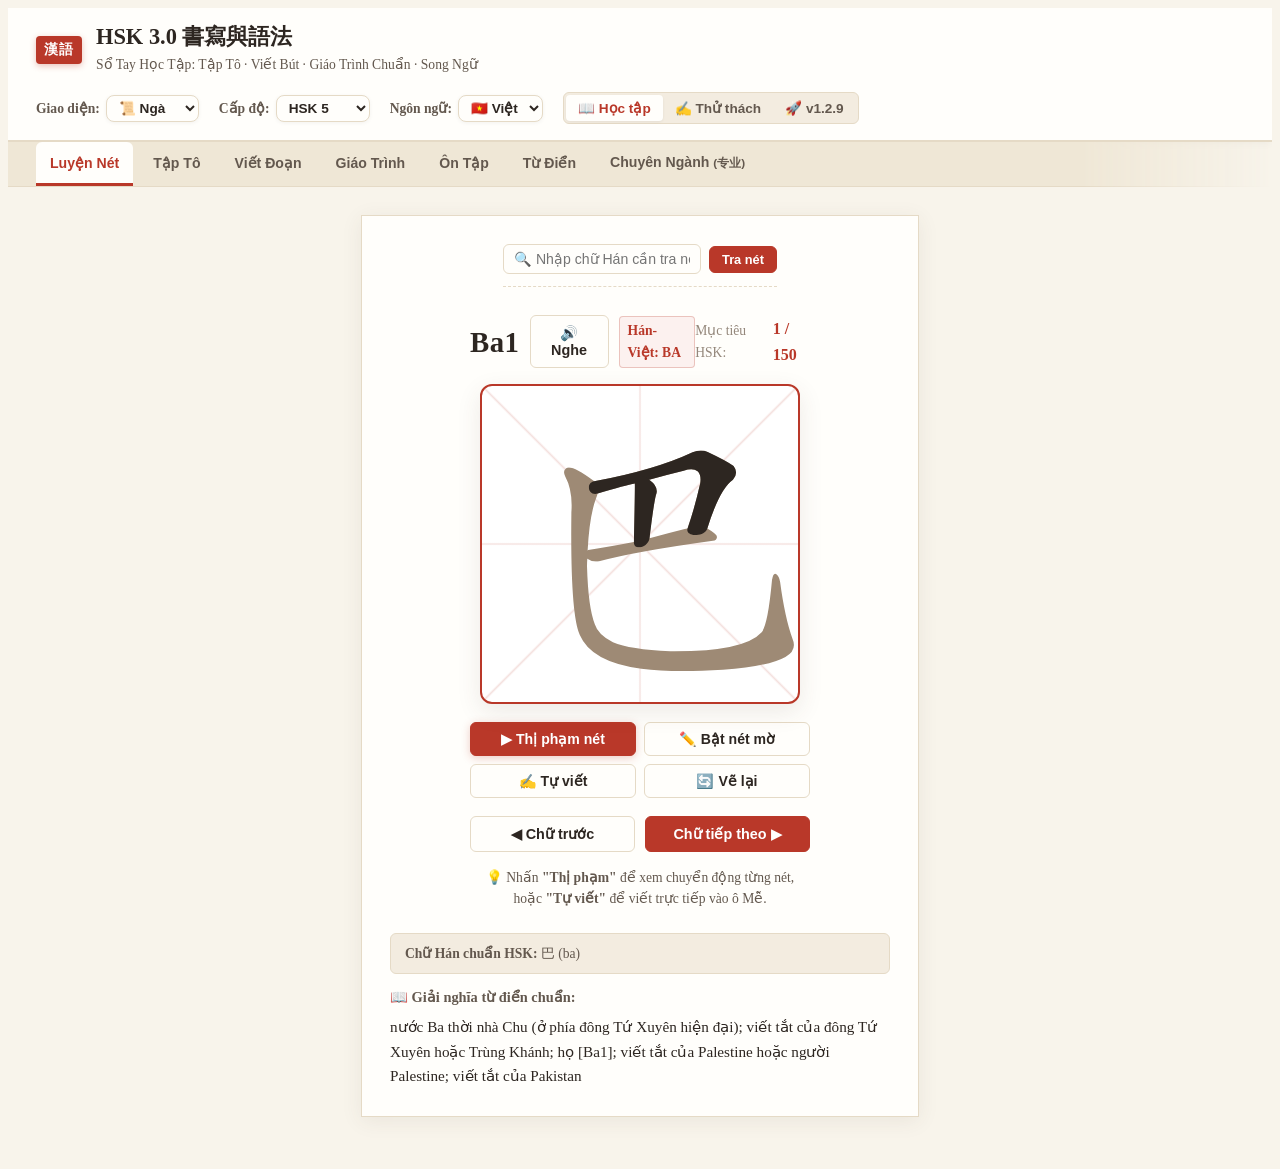
==== commit a39e9ff9: "fix(tabs): ensure tab click handlers execute 100% regardless of DOM state + restore fast local asset" ====
--- a/index.html
+++ b/index.html
@@ -61,7 +61,7 @@
           <div class="mode-toggle">
             <button id="mode-study" class="mode-btn active">📖 Học tập</button>
             <button id="mode-quiz" class="mode-btn">✍️ Thử thách</button>
-            <button id="btn-manual-update-check" class="mode-btn" title="Kiểm tra bản cập nhật mới">🚀 v1.2.8</button>
+            <button id="btn-manual-update-check" class="mode-btn" title="Kiểm tra bản cập nhật mới">🚀 v1.2.9</button>
           </div>
         </div>
       </div>
@@ -597,24 +597,6 @@
   <script src="practice_essays_data.js"></script>
   <script src="tcm_data.js"></script>
   <script src="specialized_tracks_data.js"></script>
-  <script>
-    // OTA Dynamic Data Loader: Nạp đè bản dữ liệu mới nhất từ bộ nhớ nếu có bản cập nhật OTA
-    (function() {
-      ['specialized_tracks_data.js', 'tcm_data.js', 'dict_data.js'].forEach(function(file) {
-        var otaCode = localStorage.getItem('hsk_ota_' + file);
-        if (otaCode) {
-          try {
-            var s = document.createElement('script');
-            s.text = otaCode;
-            document.body.appendChild(s);
-            console.log('⚡ Loaded OTA hot-update for ' + file);
-          } catch(e) {
-            console.warn('OTA load failed for ' + file, e);
-          }
-        }
-      });
-    })();
-  </script>
   <script src="srs_quiz_engine.js"></script>
   <script src="stroke_cache_db.js"></script>
   <script src="app.js"></script>
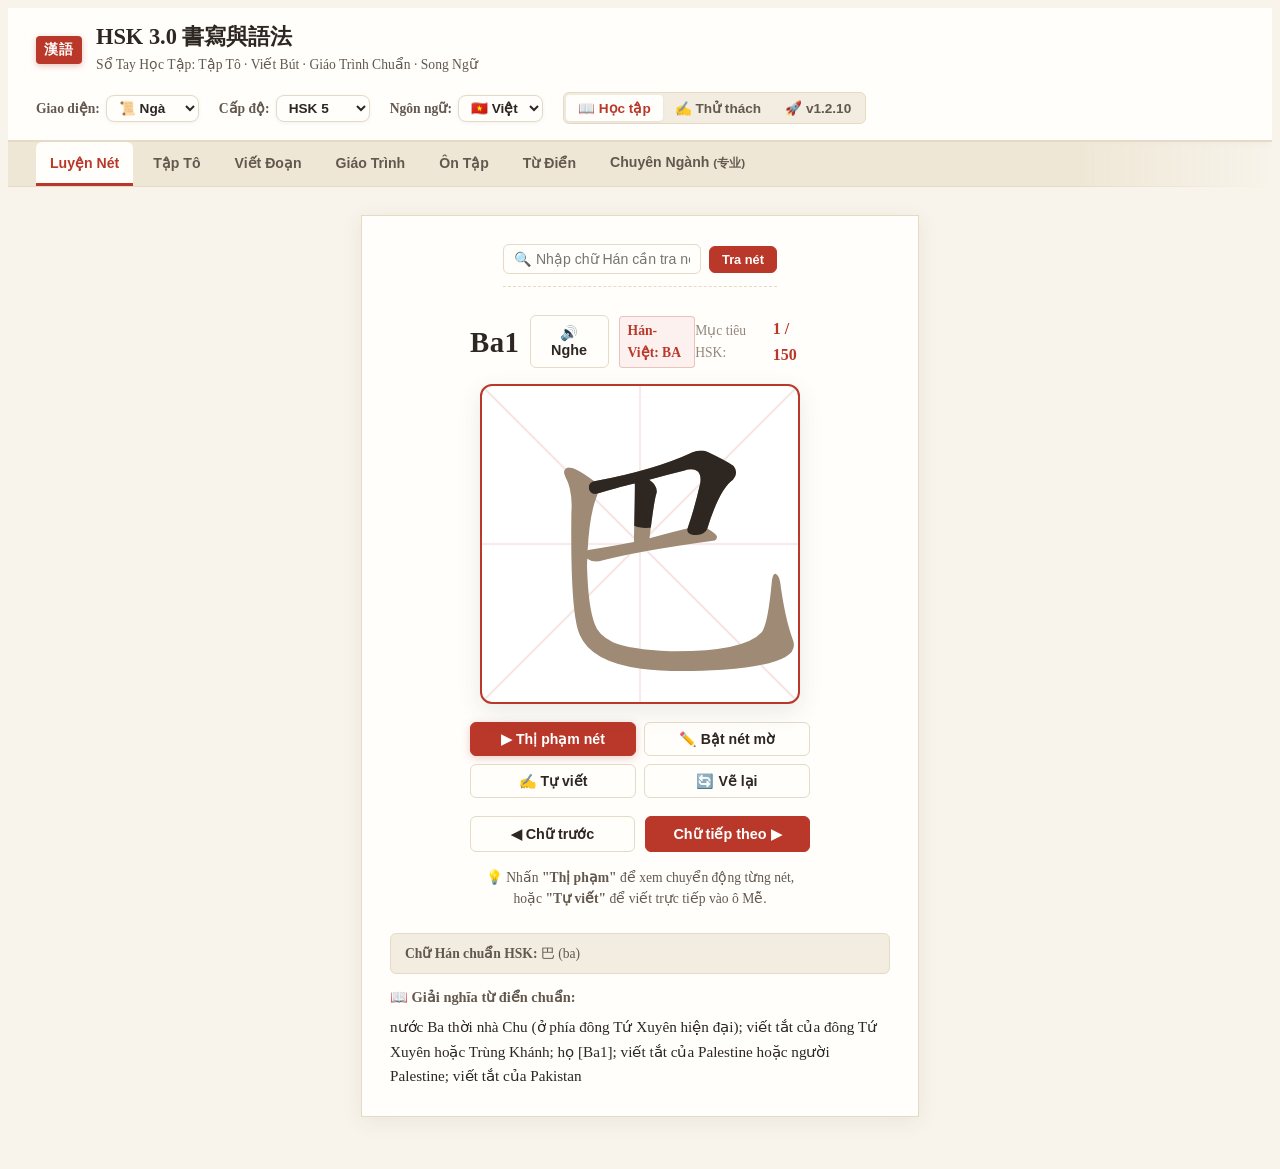
==== commit 3461b708: "fix(mobile): fit responsive layout, compact margins, hide duplicate EN translation" ====
--- a/index.html
+++ b/index.html
@@ -61,7 +61,7 @@
           <div class="mode-toggle">
             <button id="mode-study" class="mode-btn active">📖 Học tập</button>
             <button id="mode-quiz" class="mode-btn">✍️ Thử thách</button>
-            <button id="btn-manual-update-check" class="mode-btn" title="Kiểm tra bản cập nhật mới">🚀 v1.2.9</button>
+            <button id="btn-manual-update-check" class="mode-btn" title="Kiểm tra bản cập nhật mới">🚀 v1.2.10</button>
           </div>
         </div>
       </div>
--- a/style.css
+++ b/style.css
@@ -3573,24 +3573,176 @@
 /* ==========================================================================
    TỐI ƯU HOÀN TOÀN CÂN ĐỐI LAYOUT TRÊN MOBILE (PERFECT ALIGNMENT & NATIVE FEEL)
    ========================================================================== */
-@media screen and (max-width: 600px) {
-  /* Container toàn trang không bao giờ lệch trục */
+@media screen and (max-width: 768px) {
+  /* Container toàn trang fit chuẩn màn hình, không lệch trục, không lãng phí lề */
   .book-page {
-    padding: 8px 10px 48px 10px !important;
+    padding: 6px 6px 56px 6px !important;
     margin: 0 !important;
     width: 100% !important;
+    max-width: 100% !important;
     box-sizing: border-box !important;
+  }
+
+  /* Thu gọn padding của các khối thẻ trên mobile */
+  .paper-card {
+    padding: 10px 8px !important;
+    margin-bottom: 10px !important;
+    border-radius: 8px !important;
+    width: 100% !important;
+    box-sizing: border-box !important;
+  }
+
+  /* Tab 4: Giáo trình chuẩn HSK 1-9 fit 100% chiều rộng */
+  .curriculum-card {
+    padding: 8px 6px !important;
+    margin-bottom: 10px !important;
+  }
+  .curriculum-card .card-header-bar {
+    padding: 6px 8px !important;
+    flex-direction: column !important;
+    align-items: stretch !important;
+    gap: 6px !important;
+  }
+  .curriculum-card .header-tag {
+    font-size: 0.82rem !important;
+  }
+  .curriculum-selectors {
+    width: 100% !important;
+    display: flex !important;
+    flex-direction: column !important;
+    gap: 6px !important;
+  }
+  .curriculum-selectors .paper-select {
+    width: 100% !important;
+    max-width: 100% !important;
+    font-size: 0.82rem !important;
+    padding: 6px 8px !important;
+  }
+  .curriculum-lesson-header {
+    padding: 6px 8px !important;
+    margin-bottom: 8px !important;
+    flex-direction: column !important;
+    align-items: flex-start !important;
+    gap: 2px !important;
+  }
+  .lesson-title {
+    font-size: 0.95rem !important;
+    line-height: 1.3 !important;
+  }
+  .lesson-count-badge {
+    font-size: 0.72rem !important;
+  }
+  .curr-subnav-bar {
+    gap: 4px !important;
+    margin-bottom: 8px !important;
+    padding-bottom: 4px !important;
+  }
+  .curr-subtab-btn {
+    padding: 4px 8px !important;
+    font-size: 0.78rem !important;
+  }
+  .reading-focus-toolbar {
+    margin: 4px 0 8px 0 !important;
+    padding: 4px 8px !important;
+    gap: 6px !important;
+  }
+  .focus-toolbar-label {
+    font-size: 0.76rem !important;
+  }
+  .focus-toggle-btn {
+    padding: 2px 8px !important;
+    font-size: 0.75rem !important;
+  }
+
+  /* Tinh gọn thẻ bài đọc và đoạn văn */
+  .curr-text-card {
+    padding: 8px 8px !important;
+    margin-bottom: 8px !important;
+    border-radius: 6px !important;
+    width: 100% !important;
+    box-sizing: border-box !important;
+  }
+  .curr-text-header {
+    margin-bottom: 6px !important;
+    padding-bottom: 4px !important;
+  }
+  .curr-text-title {
+    font-size: 0.95rem !important;
+  }
+  .curr-text-scene {
+    font-size: 0.76rem !important;
+    line-height: 1.3 !important;
+  }
+  .curr-dialogue-list {
+    gap: 6px !important;
+    width: 100% !important;
+  }
+  .dialogue-item {
+    padding: 8px 8px !important;
+    gap: 6px !important;
+    border-radius: 6px !important;
+    width: 100% !important;
+    box-sizing: border-box !important;
+    border-left-width: 2.5px !important;
+  }
+  .speaker-badge {
+    font-size: 0.72rem !important;
+    padding: 1px 5px !important;
+  }
+  .line-content-wrap {
+    width: 100% !important;
+    min-width: 0 !important;
+    gap: 2px !important;
+  }
+  .line-zh-row {
+    width: 100% !important;
+    display: flex !important;
+    justify-content: space-between !important;
+    align-items: flex-start !important;
+    gap: 4px !important;
+  }
+  .line-zh {
+    flex: 1 1 auto !important;
+    font-size: 1.05rem !important;
+    line-height: 1.45 !important;
+    letter-spacing: 0.2px !important;
+    word-break: break-word !important;
+  }
+  .line-audio-btn {
+    flex: 0 0 auto !important;
+    padding: 0 4px !important;
+    font-size: 0.9rem !important;
+  }
+  .line-py {
+    font-size: 0.8rem !important;
+    line-height: 1.35 !important;
+    margin: 2px 0 !important;
+    word-break: break-word !important;
+    color: #9e2a2b !important;
+  }
+  .line-vi {
+    font-size: 0.82rem !important;
+    line-height: 1.35 !important;
+    margin-top: 2px !important;
+    background: rgba(0,0,0,0.02) !important;
+    padding: 3px 6px !important;
+    border-radius: 4px !important;
+  }
+  .line-en {
+    font-size: 0.78rem !important;
+    line-height: 1.3 !important;
+    margin-top: 2px !important;
   }
 
   /* Khung Tab 1: Căn giữa tuyệt đối, không tràn lề phải */
   .paper-card.writing-studio-layout {
-    padding: 12px 14px !important;
+    padding: 10px 10px !important;
     margin: 0 auto !important;
     width: 100% !important;
     box-sizing: border-box !important;
     display: flex !important;
     flex-direction: column !important;
-    gap: 14px !important;
+    gap: 10px !important;
   }
 
   .char-meta-panel {
@@ -3608,20 +3760,20 @@
     align-items: center !important;
     gap: 6px !important;
     width: 100% !important;
-    margin-bottom: 8px !important;
-    padding-bottom: 8px !important;
+    margin-bottom: 6px !important;
+    padding-bottom: 6px !important;
     box-sizing: border-box !important;
   }
   .char-lookup-bar input {
     flex: 1 1 auto !important;
     min-width: 0 !important;
     font-size: 0.85rem !important;
-    padding: 8px 10px !important;
+    padding: 6px 8px !important;
   }
   .char-lookup-bar button {
     flex: 0 0 auto !important;
     white-space: nowrap !important;
-    padding: 8px 14px !important;
+    padding: 6px 10px !important;
   }
 
   /* Khung từ ghép thông dụng: Layout phẳng mượt mà */
@@ -3629,55 +3781,89 @@
     display: flex !important;
     flex-direction: column !important;
     align-items: stretch !important;
-    gap: 8px !important;
-    padding: 10px 12px !important;
+    gap: 6px !important;
+    padding: 8px 10px !important;
     width: 100% !important;
     box-sizing: border-box !important;
   }
   .char-visual-img {
     margin: 0 auto !important;
-    width: 64px !important;
-    height: 64px !important;
+    width: 56px !important;
+    height: 56px !important;
   }
   .comp-title {
     font-weight: 700;
-    font-size: 0.85rem;
+    font-size: 0.82rem;
     color: var(--ink-secondary);
-    margin-bottom: 4px;
+    margin-bottom: 2px;
   }
   .comp-chips {
     display: flex !important;
     flex-direction: column !important;
-    gap: 5px !important;
+    gap: 4px !important;
     width: 100% !important;
   }
   .compound-chip {
     display: block !important;
     width: 100% !important;
-    padding: 6px 10px !important;
-    font-size: 0.82rem !important;
+    padding: 5px 8px !important;
+    font-size: 0.78rem !important;
     background: var(--paper-bg);
     border: 1px solid var(--border-paper);
-    border-radius: 6px;
+    border-radius: 4px;
     box-sizing: border-box !important;
-    line-height: 1.35;
+    line-height: 1.3;
   }
 
   /* Điều hướng Chữ trước / Chữ tiếp theo dàn đều 50-50 */
   .writing-nav-controls {
     display: flex !important;
     justify-content: space-between !important;
-    gap: 10px !important;
+    gap: 8px !important;
     width: 100% !important;
-    margin-top: 14px !important;
+    margin-top: 10px !important;
   }
   .writing-nav-controls .paper-btn {
     flex: 1 1 50% !important;
     text-align: center !important;
     justify-content: center !important;
-    padding: 10px 12px !important;
-    font-size: 0.88rem !important;
+    padding: 8px 10px !important;
+    font-size: 0.82rem !important;
     box-sizing: border-box !important;
+  }
+
+  /* Tab 2: Vở tập tô trên mobile */
+  .tracing-paper-viewport {
+    padding: 8px 6px !important;
+    border-radius: 6px !important;
+  }
+  .tracing-summary-box {
+    padding: 6px 8px !important;
+    font-size: 0.82rem !important;
+  }
+  .mige-grid-container {
+    gap: 6px !important;
+    justify-content: center !important;
+  }
+
+  /* Tab 7: Chuyên ngành trên mobile */
+  .track-vocab-grid {
+    grid-template-columns: 1fr !important;
+    gap: 8px !important;
+  }
+  .track-vocab-card {
+    padding: 8px 10px !important;
+    gap: 4px !important;
+  }
+  .track-filter-bar {
+    flex-direction: column !important;
+    align-items: stretch !important;
+    gap: 6px !important;
+    padding: 6px 8px !important;
+  }
+  .track-search-input {
+    max-width: 100% !important;
+    width: 100% !important;
   }
 }
 
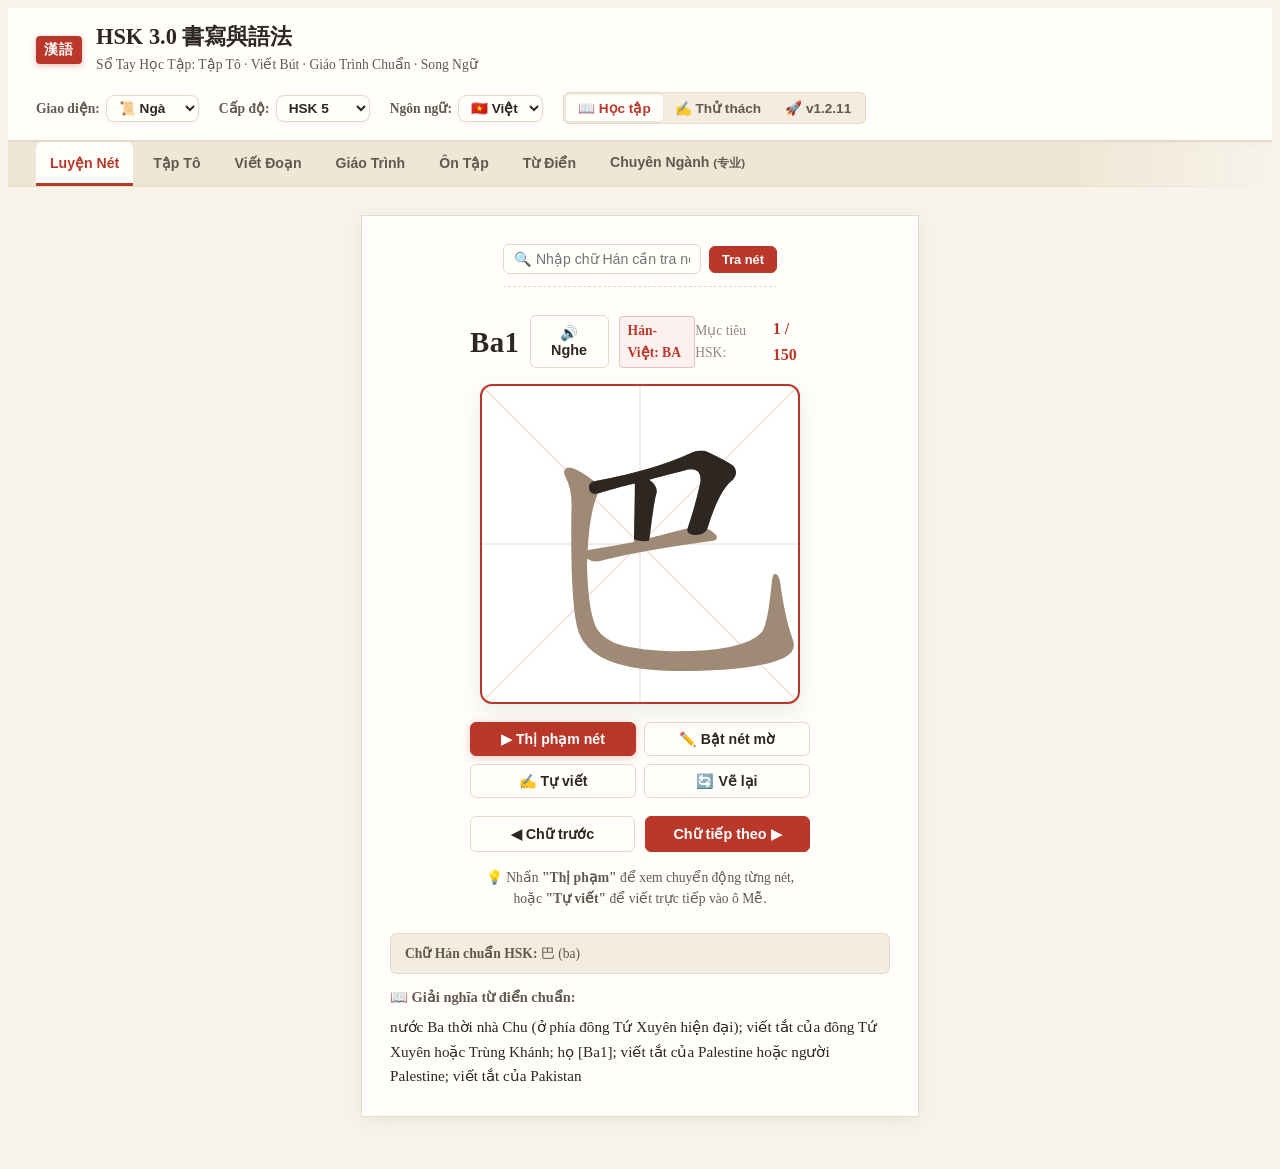
==== commit 751f7f7c: "fix(grammar): move 212 grammar library into dedicated subtab, fix undefined examples and responsive " ====
--- a/index.html
+++ b/index.html
@@ -61,7 +61,7 @@
           <div class="mode-toggle">
             <button id="mode-study" class="mode-btn active">📖 Học tập</button>
             <button id="mode-quiz" class="mode-btn">✍️ Thử thách</button>
-            <button id="btn-manual-update-check" class="mode-btn" title="Kiểm tra bản cập nhật mới">🚀 v1.2.10</button>
+            <button id="btn-manual-update-check" class="mode-btn" title="Kiểm tra bản cập nhật mới">🚀 v1.2.11</button>
           </div>
         </div>
       </div>
@@ -322,6 +322,7 @@
             <button class="curr-subtab-btn" data-subtab="subtab-grammar">💡 Ngữ Pháp Bài Học (语法)</button>
             <button class="curr-subtab-btn" data-subtab="subtab-vocab">📝 Từ Mới Bài Học (生词)</button>
             <button class="curr-subtab-btn" data-subtab="subtab-official-grammar">📊 Đề Cương HSK 3.0 (593 điểm)</button>
+            <button class="curr-subtab-btn" data-subtab="subtab-library-grammar">📐 Thư Viện 212 Ngữ Pháp HSK 4–6</button>
           </div>
 
           <!-- 1. Phân mục Bài Đọc & Hội thoại -->
@@ -355,20 +356,15 @@
             </div>
             <div id="curr-official-grammar-container" class="official-grammar-grid"></div>
           </div>
-        </div>
-
-
-
-        <!-- 3. Thư Viện 212 Điểm Ngữ Pháp -->
-        <div class="paper-card grammar-library-card">
-          <div class="card-header-bar">
-            <h3 class="gallery-title">📐 Thư Viện 212 Điểm Ngữ Pháp HSK 4–6</h3>
-          </div>
-          <div class="grammar-search-bar">
-            <input type="text" id="grammar-search-input" class="paper-search-input" placeholder="Tìm kiếm điểm ngữ pháp (ví dụ: 把, 被, 比, liên từ, bổ ngữ...)">
-            <span id="grammar-total-count" class="badge-total">212 điểm</span>
-          </div>
-          <div id="grammar-items-list" class="grammar-cards-scroll"></div>
+
+          <!-- 5. Phân mục Thư Viện 212 Điểm Ngữ Pháp HSK 4-6 -->
+          <div id="subtab-library-grammar" class="curr-content-pane">
+            <div class="grammar-search-bar">
+              <input type="text" id="grammar-search-input" class="paper-search-input" placeholder="Tìm kiếm điểm ngữ pháp (ví dụ: 把, 被, 比, liên từ, bổ ngữ...)">
+              <span id="grammar-total-count" class="badge-total">212 điểm</span>
+            </div>
+            <div id="grammar-items-list" class="grammar-cards-scroll"></div>
+          </div>
         </div>
       </section>
 
--- a/style.css
+++ b/style.css
@@ -3861,9 +3861,31 @@
     gap: 6px !important;
     padding: 6px 8px !important;
   }
-  .track-search-input {
-    max-width: 100% !important;
-    width: 100% !important;
+  /* Thư viện ngữ pháp 212 điểm trên mobile */
+  .grammar-search-bar {
+    flex-direction: row !important;
+    gap: 6px !important;
+    margin-bottom: 10px !important;
+  }
+  .grammar-search-bar .paper-search-input {
+    font-size: 0.8rem !important;
+    padding: 6px 8px !important;
+    min-width: 0 !important;
+    flex: 1 1 auto !important;
+  }
+  .grammar-search-bar .badge-total {
+    font-size: 0.75rem !important;
+    padding: 6px 8px !important;
+    white-space: nowrap !important;
+    flex: 0 0 auto !important;
+  }
+  .grammar-cards-scroll {
+    grid-template-columns: 1fr !important;
+    gap: 8px !important;
+    max-height: none !important;
+  }
+  .grammar-entry-card {
+    padding: 8px 10px !important;
   }
 }
 
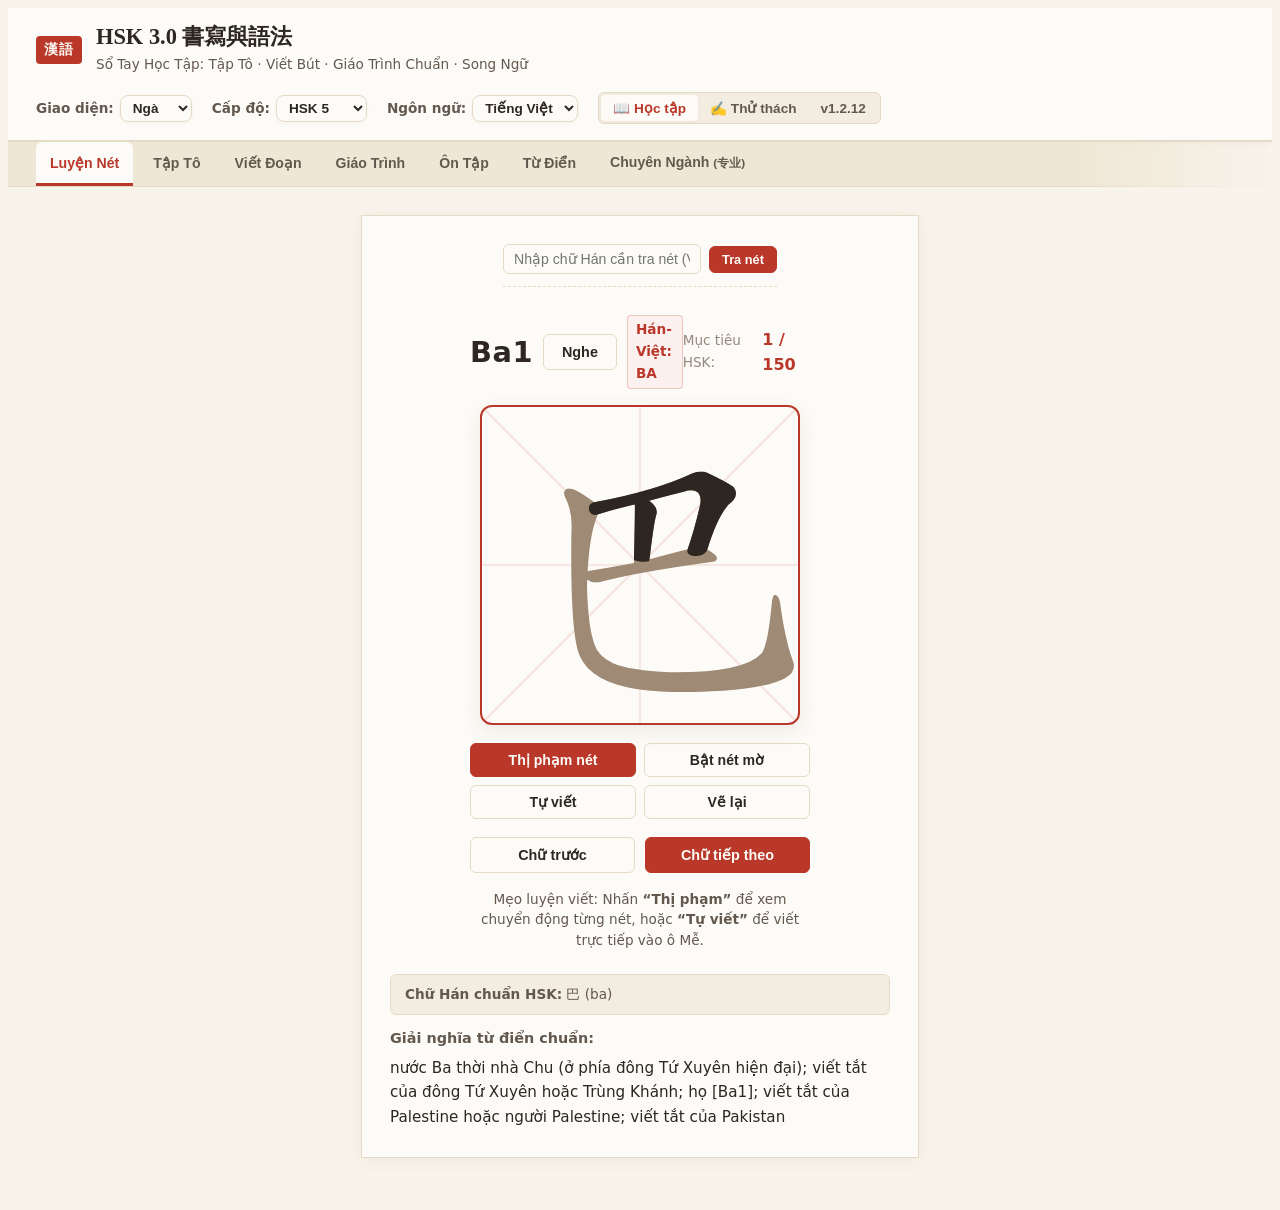
==== commit a089a4b6: "feat(design): Hallmark Vellum/Ink redesign v1.2.12 - 0 sloplint failures, pure design tokens, anti-A" ====
--- a/index.html
+++ b/index.html
@@ -3,7 +3,8 @@
 <head>
   <meta charset="UTF-8">
   <meta name="viewport" content="width=device-width, initial-scale=1.0, maximum-scale=1.0, user-scalable=no, viewport-fit=cover">
-  <title>HSK 3.0 Thư Phòng — Luyện Viết & Giáo Trình Song Ngữ</title>
+  <title>HSK 3.0 Thư Phòng: Luyện Viết & Giáo Trình Song Ngữ</title>
+  <meta name="description" content="Sổ tay học tập HSK 3.0 phong cách thư phòng kinh điển: tập tô, luyện nét, giáo trình chuẩn và tra cứu từ điển Hán ngữ.">
   <link rel="preconnect" href="https://fonts.googleapis.com">
   <link rel="preconnect" href="https://fonts.gstatic.com" crossorigin>
   <link href="https://fonts.googleapis.com/css2?family=Noto+Serif+SC:wght@400;600;700&family=Noto+Sans:wght@400;500;600&family=Be+Vietnam+Pro:wght@400;500;600;700&display=swap" rel="stylesheet">
@@ -18,10 +19,10 @@
     <header class="book-header">
       <div class="header-inner">
         <div class="book-title-group">
-          <span class="seal-mark">漢語</span>
+          <span class="seal-mark" aria-hidden="true">漢語</span>
           <div class="title-text">
             <h1>HSK 3.0 書寫與語法</h1>
-            <span class="sub-title">Sổ Tay Học Tập: Tập Tô · Viết Bút · Giáo Trình Chuẩn · Song Ngữ</span>
+            <span class="sub-title">Sổ Tay Học Tập: Tập Tô, Viết Bút, Giáo Trình Chuẩn, Song Ngữ</span>
           </div>
         </div>
 
@@ -30,10 +31,10 @@
           <div class="theme-selector-wrap">
             <span class="control-label">Giao diện:</span>
             <select id="theme-select" class="paper-select sm-select">
-              <option value="paper">📜 Ngà</option>
-              <option value="dark">🌙 Tối</option>
-              <option value="bamboo">🎋 Trúc</option>
-              <option value="notion">✨ Sáng</option>
+              <option value="paper">Ngà</option>
+              <option value="dark">Tối</option>
+              <option value="bamboo">Trúc</option>
+              <option value="notion">Sáng</option>
             </select>
           </div>
 
@@ -46,7 +47,7 @@
               <option value="HSK4">HSK 4</option>
               <option value="HSK5" selected>HSK 5</option>
               <option value="HSK6">HSK 6</option>
-              <option value="HSK7-9">HSK 7–9</option>
+              <option value="HSK7-9">HSK 7-9</option>
             </select>
           </div>
 
@@ -54,14 +55,14 @@
           <div class="lang-selector-wrap">
             <span class="control-label" id="label-lang">Ngôn ngữ:</span>
             <select id="lang-select" class="paper-select sm-select">
-              <option value="vi" selected>🇻🇳 Việt</option>
-              <option value="en">🇬🇧 Eng</option>
+              <option value="vi" selected>Tiếng Việt</option>
+              <option value="en">English</option>
             </select>
           </div>
           <div class="mode-toggle">
-            <button id="mode-study" class="mode-btn active">📖 Học tập</button>
-            <button id="mode-quiz" class="mode-btn">✍️ Thử thách</button>
-            <button id="btn-manual-update-check" class="mode-btn" title="Kiểm tra bản cập nhật mới">🚀 v1.2.11</button>
+            <button id="mode-study" class="mode-btn active">Học tập</button>
+            <button id="mode-quiz" class="mode-btn">Thử thách</button>
+            <button id="btn-manual-update-check" class="mode-btn" title="Kiểm tra bản cập nhật mới">v1.2.12</button>
           </div>
         </div>
       </div>
@@ -102,7 +103,7 @@
         <div class="paper-card writing-studio-layout">
           <!-- Ô tìm kiếm & tra cứu cách viết chữ Hán tùy chọn -->
           <div class="char-lookup-bar">
-            <input type="text" id="custom-char-input" class="paper-input" placeholder="🔍 Nhập chữ Hán cần tra nét (VD: 我, 爱, 保)..." maxlength="10" autocomplete="off" />
+            <input type="text" id="custom-char-input" class="paper-input" placeholder="Nhập chữ Hán cần tra nét (VD: 我, 爱, 保)…" maxlength="10" autocomplete="off" />
             <button id="btn-custom-char-lookup" class="paper-btn primary-btn sm-btn">Tra nét</button>
           </div>
 
@@ -111,7 +112,7 @@
             <div class="char-header-row">
               <div class="char-reading-box">
                 <span id="char-pinyin" class="pinyin-large">bā</span>
-                <button id="char-audio-btn" class="paper-btn audio-btn" title="Phát âm chuẩn">🔊 Nghe</button>
+                <button id="char-audio-btn" class="paper-btn audio-btn" title="Phát âm chuẩn">Nghe</button>
                 <span id="char-hanviet" class="hanviet-badge">Hán-Việt: BA</span>
               </div>
               <div class="char-index-indicator">
@@ -125,29 +126,29 @@
             </div>
 
             <div class="writing-action-bar">
-              <button id="btn-animate" class="paper-btn active">▶ Thị phạm nét</button>
-              <button id="btn-toggle-outline" class="paper-btn">✏️ Bật nét mờ</button>
-              <button id="btn-quiz" class="paper-btn">✍️ Tự viết</button>
-              <button id="btn-reset" class="paper-btn">🔄 Vẽ lại</button>
+              <button id="btn-animate" class="paper-btn active">Thị phạm nét</button>
+              <button id="btn-toggle-outline" class="paper-btn">Bật nét mờ</button>
+              <button id="btn-quiz" class="paper-btn">Tự viết</button>
+              <button id="btn-reset" class="paper-btn">Vẽ lại</button>
             </div>
 
             <div class="nav-controls">
-              <button id="btn-prev-char" class="paper-btn">◀ Chữ trước</button>
-              <button id="btn-next-char" class="paper-btn primary-btn">Chữ tiếp theo ▶</button>
-            </div>
-
-            <p id="writing-status-tip" class="writing-tip">💡 Nhấn <strong>"Thị phạm"</strong> để xem chuyển động từng nét, hoặc <strong>"Tự viết"</strong> để viết trực tiếp vào ô Mễ.</p>
+              <button id="btn-prev-char" class="paper-btn">Chữ trước</button>
+              <button id="btn-next-char" class="paper-btn primary-btn">Chữ tiếp theo</button>
+            </div>
+
+            <p id="writing-status-tip" class="writing-tip">Mẹo luyện viết: Nhấn <strong>“Thị phạm”</strong> để xem chuyển động từng nét, hoặc <strong>“Tự viết”</strong> để viết trực tiếp vào ô Mễ.</p>
           </div>
 
           <!-- KHỐI BỔ TRỢ: TỪ GHÉP & GIẢI NGHĨA CHUẨN -->
           <div class="char-meta-panel">
             <div id="char-visual-anchor" class="char-visual-preview">
-              <div id="char-visual-desc" class="char-visual-desc">Đang tải từ ghép HSK...</div>
+              <div id="char-visual-desc" class="char-visual-desc">Đang tải từ ghép HSK…</div>
             </div>
 
             <div class="char-meaning-box">
-              <h4 class="section-label">📖 Giải nghĩa từ điển chuẩn:</h4>
-              <p id="char-meaning" class="meaning-text">Đang tải giải nghĩa...</p>
+              <h2 class="section-label">Giải nghĩa từ điển chuẩn:</h2>
+              <p id="char-meaning" class="meaning-text">Đang tải giải nghĩa…</p>
             </div>
           </div>
         </div>
@@ -162,9 +163,9 @@
               <select id="tracing-select" class="paper-select" style="max-width: 320px;">
                 <!-- Dynamically loaded essay / sentences -->
               </select>
-              <button id="btn-tracing-random" class="paper-btn sm-btn" title="Đổi ngẫu nhiên đoạn văn">🎲 Ngẫu nhiên</button>
-              <button id="btn-tracing-custom" class="paper-btn sm-btn primary-btn" title="Tự tạo đoạn văn theo từ vựng tự chọn">✨ Tự tạo đoạn</button>
-              <button id="btn-tracing-audio" class="paper-btn sm-btn">🔊 Nghe đọc</button>
+              <button id="btn-tracing-random" class="paper-btn sm-btn" title="Đổi ngẫu nhiên đoạn văn">Ngẫu nhiên</button>
+              <button id="btn-tracing-custom" class="paper-btn sm-btn primary-btn" title="Tự tạo đoạn văn theo từ vựng tự chọn">Tự tạo đoạn</button>
+              <button id="btn-tracing-audio" class="paper-btn sm-btn">Nghe đọc</button>
             </div>
 
             <div class="toolbar-group brush-controls">
@@ -177,15 +178,15 @@
               <button id="size-md" class="size-btn active">Vừa</button>
               <button id="size-lg" class="size-btn">Đậm</button>
               
-              <button id="btn-clear-tracing" class="paper-btn sm-btn" style="margin-left:8px;">🗑️ Xóa nét tô</button>
+              <button id="btn-clear-tracing" class="paper-btn sm-btn" style="margin-left:8px;">Xóa nét tô</button>
             </div>
           </div>
 
           <!-- Khung Tự Tạo Đoạn Văn Mẫu Theo Từ Vựng Tự Chọn (Custom Essay Generator) -->
           <div id="tracing-custom-panel" class="tracing-custom-panel" style="display: none;">
             <div class="custom-panel-head">
-              <strong>✨ Bộ Sinh Đoạn Văn Mẫu HSK Theo Từ Vựng Người Dùng Tự Chọn</strong>
-              <button id="btn-close-custom-panel" class="paper-btn sm-btn">✕ Đóng</button>
+              <strong>Bộ Sinh Đoạn Văn Mẫu HSK Theo Từ Vựng Người Dùng Tự Chọn</strong>
+              <button id="btn-close-custom-panel" class="paper-btn sm-btn">Đóng</button>
             </div>
             <div class="custom-panel-body">
               <div class="custom-input-row">
@@ -199,26 +200,26 @@
                   <option value="6">HSK 6</option>
                 </select>
                 <label class="custom-label" style="margin-left: 10px;">Nhập 2-5 từ vựng (phân tách bởi dấu phẩy):</label>
-                <input type="text" id="custom-essay-words" class="paper-input" placeholder="VD: 坚持, 健康, 锻炼 hoặc 苹果, 喜欢, 吃..." style="flex: 1; min-width: 220px;" />
-                <button id="btn-submit-generate-essay" class="paper-btn primary-btn sm-btn">🚀 Tạo đoạn & Luyện viết ngay</button>
+                <input type="text" id="custom-essay-words" class="paper-input" placeholder="VD: 坚持, 健康, 锻炼 hoặc 苹果, 喜欢, 吃…" style="flex: 1; min-width: 220px;" />
+                <button id="btn-submit-generate-essay" class="paper-btn primary-btn sm-btn">Tạo đoạn & Luyện viết ngay</button>
               </div>
             </div>
           </div>
 
           <!-- Khung hiển thị trọn vẹn 4 tầng đoạn văn tổng thể phía trên -->
           <div class="tracing-summary-box">
-            <div id="tracing-meaning-text">Đang tải đoạn văn mẫu...</div>
+            <div id="tracing-meaning-text">Đang tải đoạn văn mẫu…</div>
           </div>
 
           <!-- Trang giấy kẻ ô Mễ Tự Cách có chữ Hán in mờ & Canvas đè lên -->
           <div class="tracing-paper-viewport">
             <div class="tracing-sheet" id="tracing-sheet">
               <div id="mige-grid-container" class="mige-grid-container"></div>
-              <canvas id="tracing-canvas" class="tracing-canvas-overlay"></canvas>
+              <canvas id="tracing-canvas" class="tracing-canvas-overlay" aria-label="Bảng vẽ tập tô chữ Hán"></canvas>
             </div>
           </div>
           
-          <p class="tracing-instructions">💡 Mẹo tập tô: Đặt ngón tay hoặc bút cảm ứng Stylus lên trang giấy trên, tô đè nét mực theo từng chữ Hán in mờ từ trái sang phải như trong vở tập viết chữ Hán.</p>
+          <p class="tracing-instructions">Mẹo tập tô: Đặt ngón tay hoặc bút cảm ứng Stylus lên trang giấy trên, tô đè nét mực theo từng chữ Hán in mờ từ trái sang phải như trong vở tập viết chữ Hán.</p>
         </div>
       </section>
 
@@ -229,7 +230,7 @@
           <div class="paper-card sample-essay-card">
             <div class="card-header-bar">
               <div class="header-tag">
-                <span class="tag-icon">📑</span>
+                <span class="tag-icon" aria-hidden="true">文</span>
                 <span class="tag-text">Đoạn Văn Mẫu & Bóc Tách Cấu Trúc Song Ngữ</span>
               </div>
               <button id="btn-toggle-struct" class="paper-btn sm-btn">Ẩn/Hiện Phân Tích</button>
@@ -237,10 +238,10 @@
 
             <div class="sample-essay-body">
               <div class="annotated-box">
-                <div class="layer-zh" id="sample-essay-zh">Đang tải chữ Hán...</div>
-                <div class="layer-py" id="sample-essay-py">Đang tải pinyin...</div>
-                <div class="layer-hv" id="sample-essay-hv">Đang tải Hán-Việt...</div>
-                <div class="layer-vi" id="sample-essay-vi">Đang tải dịch nghĩa...</div>
+                <div class="layer-zh" id="sample-essay-zh">Đang tải chữ Hán…</div>
+                <div class="layer-py" id="sample-essay-py">Đang tải pinyin…</div>
+                <div class="layer-hv" id="sample-essay-hv">Đang tải Hán-Việt…</div>
+                <div class="layer-vi" id="sample-essay-vi">Đang tải dịch nghĩa…</div>
               </div>
             </div>
 
@@ -248,10 +249,10 @@
           </div>
 
           <!-- NỬA DƯỚI: Khung luyện viết học viên -->
-          <div class="paper-card active-writing-card">
+          <div class="paper-panel active-writing-panel">
             <div class="card-header-bar">
               <div class="header-tag">
-                <span class="tag-icon">✒️</span>
+                <span class="tag-icon" aria-hidden="true">筆</span>
                 <span class="tag-text">Khu Vực Luyện Viết Của Bạn</span>
               </div>
               <div class="essay-word-meter">
@@ -260,7 +261,7 @@
             </div>
 
             <div class="prompt-meta-box">
-              <p id="essay-guideline" class="prompt-desc">Đang tải đề bài...</p>
+              <p id="essay-guideline" class="prompt-desc">Đang tải đề bài…</p>
               
               <!-- Danh mục từ mới dạng Flashcard trực quan -->
               <div class="required-words-wrap">
@@ -270,14 +271,14 @@
             </div>
 
             <div class="textarea-wrapper">
-              <textarea id="essay-input" class="paper-textarea" rows="6" placeholder="Gõ hoặc viết đoạn văn tiếng Trung của bạn tại đây..."></textarea>
+              <textarea id="essay-input" class="paper-textarea" rows="6" placeholder="Gõ hoặc viết đoạn văn tiếng Trung của bạn tại đây…"></textarea>
             </div>
 
             <div id="checklist-section" class="rubric-checklist-box"></div>
 
             <div class="essay-bottom-bar">
-              <button id="btn-check-essay" class="paper-btn primary-btn">🔍 Đánh giá bài viết</button>
-              <button id="btn-copy-essay" class="paper-btn">📋 Sao chép</button>
+              <button id="btn-check-essay" class="paper-btn primary-btn">Đánh giá bài viết</button>
+              <button id="btn-copy-essay" class="paper-btn">Sao chép</button>
               <button id="btn-reset-essay" class="paper-btn">Xóa làm lại</button>
             </div>
 
@@ -292,7 +293,7 @@
         <div class="paper-card curriculum-card">
           <div class="card-header-bar">
             <div class="header-tag">
-              <span class="tag-icon">📚</span>
+              <span class="tag-icon" aria-hidden="true">書</span>
               <span class="tag-text">Bộ Giáo Trình Hán Ngữ Chuẩn HSK 1 - HSK 9 (160 Bài Học Toàn Diện)</span>
             </div>
             <div class="curriculum-selectors">
@@ -312,28 +313,28 @@
           </div>
 
           <div class="curriculum-lesson-header">
-            <h4 id="curr-lesson-title" class="lesson-title">Đang tải bài học...</h4>
+            <h3 id="curr-lesson-title" class="lesson-title">Đang tải bài học…</h3>
             <span id="curr-lesson-count" class="lesson-count-badge"></span>
           </div>
 
           <!-- Dải Tab Con Phân Mục Bài Học -->
           <div class="curr-subnav-bar">
-            <button class="curr-subtab-btn active" data-subtab="subtab-texts">📜 Bài Đọc & Hội Thoại (课文)</button>
-            <button class="curr-subtab-btn" data-subtab="subtab-grammar">💡 Ngữ Pháp Bài Học (语法)</button>
-            <button class="curr-subtab-btn" data-subtab="subtab-vocab">📝 Từ Mới Bài Học (生词)</button>
-            <button class="curr-subtab-btn" data-subtab="subtab-official-grammar">📊 Đề Cương HSK 3.0 (593 điểm)</button>
-            <button class="curr-subtab-btn" data-subtab="subtab-library-grammar">📐 Thư Viện 212 Ngữ Pháp HSK 4–6</button>
+            <button class="curr-subtab-btn active" data-subtab="subtab-texts">Bài Đọc & Hội Thoại (课文)</button>
+            <button class="curr-subtab-btn" data-subtab="subtab-grammar">Ngữ Pháp Bài Học (语法)</button>
+            <button class="curr-subtab-btn" data-subtab="subtab-vocab">Từ Mới Bài Học (生词)</button>
+            <button class="curr-subtab-btn" data-subtab="subtab-official-grammar">Đề Cương HSK 3.0 (593 điểm)</button>
+            <button class="curr-subtab-btn" data-subtab="subtab-library-grammar">Thư Viện 212 Ngữ Pháp HSK 4-6</button>
           </div>
 
           <!-- 1. Phân mục Bài Đọc & Hội thoại -->
           <div id="subtab-texts" class="curr-content-pane active">
             <div class="reading-focus-toolbar">
-              <span class="focus-toolbar-label">👁️ Chế độ luyện đọc:</span>
+              <span class="focus-toolbar-label">Chế độ luyện đọc:</span>
               <button id="btn-toggle-pinyin" class="focus-toggle-btn" title="Bật/Tắt hiển thị Pinyin">
-                <span>🔤 Pinyin:</span> <strong id="lbl-toggle-pinyin">HIỆN</strong>
+                <span>Pinyin:</span> <strong id="lbl-toggle-pinyin">HIỆN</strong>
               </button>
               <button id="btn-toggle-meaning" class="focus-toggle-btn" title="Bật/Tắt hiển thị Dịch nghĩa">
-                <span>🇻🇳 Dịch nghĩa:</span> <strong id="lbl-toggle-meaning">HIỆN</strong>
+                <span>Dịch nghĩa:</span> <strong id="lbl-toggle-meaning">HIỆN</strong>
               </button>
             </div>
             <div id="curr-texts-container" class="curr-text-container"></div>
@@ -360,7 +361,7 @@
           <!-- 5. Phân mục Thư Viện 212 Điểm Ngữ Pháp HSK 4-6 -->
           <div id="subtab-library-grammar" class="curr-content-pane">
             <div class="grammar-search-bar">
-              <input type="text" id="grammar-search-input" class="paper-search-input" placeholder="Tìm kiếm điểm ngữ pháp (ví dụ: 把, 被, 比, liên từ, bổ ngữ...)">
+              <input type="text" id="grammar-search-input" class="paper-search-input" placeholder="Tìm kiếm điểm ngữ pháp (ví dụ: 把, 被, 比, liên từ, bổ ngữ…)">
               <span id="grammar-total-count" class="badge-total">212 điểm</span>
             </div>
             <div id="grammar-items-list" class="grammar-cards-scroll"></div>
@@ -372,9 +373,9 @@
       <section id="tab-exercise" class="page-pane">
         <!-- Sub-Nav Phân Hệ Ôn Tập -->
         <div class="exercise-subnav-bar">
-          <button class="subnav-btn active" data-subtab="sub-quiz">📝 Thi Thử Trắc Nghiệm</button>
-          <button class="subnav-btn" data-subtab="sub-srs">🎴 Thẻ Nhớ SRS Flashcard</button>
-          <button class="subnav-btn" data-subtab="sub-sentence">🧩 Ghép Câu Ngữ Pháp</button>
+          <button class="subnav-btn active" data-subtab="sub-quiz">Thi Thử Trắc Nghiệm</button>
+          <button class="subnav-btn" data-subtab="sub-srs">Thẻ Nhớ SRS Flashcard</button>
+          <button class="subnav-btn" data-subtab="sub-sentence">Ghép Câu Ngữ Pháp</button>
         </div>
 
         <!-- SUBTAB 1: THI THỬ TRẮC NGHIỆM -->
@@ -397,7 +398,7 @@
                 <option value="10" selected>10 câu (Tiêu chuẩn)</option>
                 <option value="20">20 câu (Thử thách)</option>
               </select>
-              <button id="btn-start-quiz" class="paper-btn primary-btn sm-btn">🚀 Bắt đầu làm bài</button>
+              <button id="btn-start-quiz" class="paper-btn primary-btn sm-btn">Bắt đầu làm bài</button>
             </div>
           </div>
           <div id="quiz-container" class="quiz-display-area"></div>
@@ -415,7 +416,7 @@
                 <span class="stat-number" id="srs-total-deck">11.485</span>
                 <span class="stat-label">Tổng số thẻ</span>
               </div>
-              <button id="btn-reset-srs" class="paper-btn sm-btn">🔄 Làm mới phiên ôn</button>
+              <button id="btn-reset-srs" class="paper-btn sm-btn">Làm mới phiên ôn</button>
             </div>
           </div>
           <div id="srs-container" class="srs-display-area"></div>
@@ -425,14 +426,14 @@
         <div id="subtab-sentence" class="subtab-pane">
         <div class="exercise-split-layout">
           <!-- Phần A: Sắp xếp câu -->
-          <div class="paper-card exercise-box">
+          <div class="paper-panel exercise-box">
             <div class="card-header-bar">
               <span class="exercise-type-tag">一 · Sắp Xếp Câu (连词成句)</span>
               <span id="order-progress-tag" class="exercise-counter">Câu 1/12</span>
             </div>
 
             <p class="exercise-inst">Chạm vào các khối từ bên dưới theo đúng trật tự ngữ pháp để ghép thành câu:</p>
-            <p id="order-meaning-hint" class="meaning-hint-text">Dịch nghĩa...</p>
+            <p id="order-meaning-hint" class="meaning-hint-text">Dịch nghĩa…</p>
 
             <div id="order-drop-zone" class="paper-drop-tray">
               <span class="tray-empty-hint">Chạm vào các khối từ bên dưới để ghép câu</span>
@@ -443,14 +444,14 @@
             <div class="exercise-btn-row">
               <button id="btn-check-order" class="paper-btn primary-btn">Kiểm tra kết quả</button>
               <button id="btn-reset-order" class="paper-btn">Xếp lại</button>
-              <button id="btn-next-order" class="paper-btn">Câu tiếp theo ❯</button>
+              <button id="btn-next-order" class="paper-btn">Câu tiếp theo</button>
             </div>
 
             <div id="order-feedback" class="feedback-paper-card"></div>
           </div>
 
           <!-- Phần B: Sửa bệnh cú -->
-          <div class="paper-card exercise-box">
+          <div class="paper-panel exercise-box">
             <div class="card-header-bar">
               <span class="exercise-type-tag">二 · Sửa Câu Sai (病句修改)</span>
               <span id="bingju-type-badge" class="badge-small">Phân tích lỗi sai</span>
@@ -461,7 +462,7 @@
             <div id="bingju-segments-zone" class="bingju-choice-list"></div>
 
             <div class="exercise-btn-row">
-              <button id="btn-next-bingju" class="paper-btn">Câu bệnh cú tiếp ❯</button>
+              <button id="btn-next-bingju" class="paper-btn">Câu bệnh cú tiếp</button>
             </div>
 
             <div id="bingju-feedback" class="feedback-paper-card"></div>
@@ -477,22 +478,22 @@
               <span class="dict-seal">典</span>
               <div>
                 <h2 class="dict-main-title">Tra Cứu Từ Điển HSK 3.0 & Trung - Việt (字典)</h2>
-                <p class="dict-subtitle">11.470+ từ vựng chuẩn HSK 3.0 (Cấp 1 đến 7-9) · 122.000+ từ điển Trung - Việt hiện đại CC-CEDICT · Âm Hán-Việt & Phát âm</p>
+                <p class="dict-subtitle">11.470+ từ vựng chuẩn HSK 3.0 (Cấp 1 đến 7-9), 122.000+ từ điển Trung - Việt hiện đại CC-CEDICT, âm Hán-Việt &amp; phát âm</p>
               </div>
             </div>
           </div>
 
           <div class="dict-search-bar-wrap">
             <div class="dict-search-input-box">
-              <span class="dict-search-btn-icon">🔍</span>
-              <input type="text" id="dict-search-input" class="dict-search-input" placeholder="Hán tự, Pinyin, nghĩa..." autocomplete="off">
+              <span class="dict-search-btn-icon" aria-hidden="true">索</span>
+              <input type="text" id="dict-search-input" class="dict-search-input" placeholder="Hán tự, Pinyin, nghĩa…" autocomplete="off">
               <button id="dict-clear-btn" class="dict-clear-btn" title="Xóa tìm kiếm">✕</button>
             </div>
           </div>
 
           <div class="dict-filter-toolbar">
             <div class="dict-select-group">
-              <label for="dict-level-select" class="dict-select-label" id="lbl-dict-level">📊 Phân cấp HSK:</label>
+              <label for="dict-level-select" class="dict-select-label" id="lbl-dict-level">Phân cấp HSK:</label>
               <select id="dict-level-select" class="paper-select dict-dropdown-select">
                 <option value="all">Tất cả cấp độ HSK 1-9 (11.581 từ)</option>
                 <option value="1">HSK 1 (500 từ)</option>
@@ -502,35 +503,35 @@
                 <option value="5">HSK 5 (1.071 từ)</option>
                 <option value="6">HSK 6 (1.140 từ)</option>
                 <option value="7">HSK 7-9 & Chuyên ngành (5.636+ từ)</option>
-                <option value="full">🌐 Toàn diện Mở rộng (125.000+ từ CC-CEDICT)</option>
+                <option value="full">Toàn diện Mở rộng (125.000+ từ CC-CEDICT)</option>
               </select>
             </div>
 
             <div class="dict-select-group">
-              <label for="dict-topic-select" class="dict-select-label" id="lbl-dict-topic">🏷️ Chủ đề từ vựng:</label>
+              <label for="dict-topic-select" class="dict-select-label" id="lbl-dict-topic">Chủ đề từ vựng:</label>
               <select id="dict-topic-select" class="paper-select dict-dropdown-select">
-                <option value="all">🌟 Tất cả chủ đề</option>
-                <option value="favorite">⭐ Sổ tay từ vựng yêu thích đã lưu</option>
-                <option value="tcm">🌿 Y Học Cổ Truyền & Đông Y (433+ thuật ngữ)</option>
-                <option value="fruit">🍎 Hoa quả & Trái cây</option>
-                <option value="vegetable">🥦 Rau củ & Nông sản</option>
-                <option value="clothing">👗 Quần áo & Phụ kiện</option>
-                <option value="appliance">🔌 Đồ điện gia dụng</option>
-                <option value="daily_goods">🧴 Đồ dùng sinh hoạt</option>
-                <option value="food_drink">🍲 Ẩm thực & Món ăn</option>
-                <option value="medical_health">🏥 Y tế & Sức khỏe</option>
-                <option value="travel_transport">🚗 Giao thông & Đi lại</option>
-                <option value="education_study">📚 Trường học & Sách vở</option>
-                <option value="business_economy">💰 Mua sắm & Kinh tế</option>
-                <option value="animal_nature">🐾 Động vật & Tự nhiên</option>
-                <option value="family_love">👨👩👧 Gia đình & Con người</option>
-                <option value="emotion_mind">😊 Cảm xúc & Tâm lý</option>
+                <option value="all">Tất cả chủ đề</option>
+                <option value="favorite">Sổ tay từ vựng yêu thích đã lưu</option>
+                <option value="tcm">Y Học Cổ Truyền & Đông Y (433+ thuật ngữ)</option>
+                <option value="fruit">Hoa quả & Trái cây</option>
+                <option value="vegetable">Rau củ & Nông sản</option>
+                <option value="clothing">Quần áo & Phụ kiện</option>
+                <option value="appliance">Đồ điện gia dụng</option>
+                <option value="daily_goods">Đồ dùng sinh hoạt</option>
+                <option value="food_drink">Ẩm thực & Món ăn</option>
+                <option value="medical_health">Y tế & Sức khỏe</option>
+                <option value="travel_transport">Giao thông & Đi lại</option>
+                <option value="education_study">Trường học & Sách vở</option>
+                <option value="business_economy">Mua sắm & Kinh tế</option>
+                <option value="animal_nature">Động vật & Tự nhiên</option>
+                <option value="family_love">Gia đình & Con người</option>
+                <option value="emotion_mind">Cảm xúc & Tâm lý</option>
               </select>
             </div>
 
           </div>
           <div class="dict-stats-inline">
-            <span id="dict-count-info" class="dict-count-text">Đang tải cơ sở dữ liệu từ điển...</span>
+            <span id="dict-count-info" class="dict-count-text">Đang tải cơ sở dữ liệu từ điển…</span>
           </div>
         </div>
 
@@ -545,16 +546,16 @@
       <section id="tab-specialized" class="page-pane">
         <div class="specialized-header">
           <div class="specialized-title-wrap">
-            <h2 class="specialized-title">🏛️ Khóa Học Tiếng Trung Chuyên Ngành (专业汉语课程)</h2>
+            <h2 class="specialized-title">Khóa Học Tiếng Trung Chuyên Ngành (专业汉语课程)</h2>
             <p class="specialized-desc">Bóc tách từ vựng, mẫu câu đàm phán và bài đọc thực chiến theo từng lĩnh vực nghề nghiệp tiêu chuẩn.</p>
           </div>
           <!-- Track selector pills -->
           <div class="track-pills-bar" id="track-pills-bar">
-            <button class="track-pill active" data-track="tcm">🩺 Y Dược & Đông Y</button>
-            <button class="track-pill" data-track="business">💼 Thương Mại & Ngoại Thương</button>
-            <button class="track-pill" data-track="tech">💻 Công Nghệ & AI</button>
-            <button class="track-pill" data-track="legal">⚖️ Pháp Luật & Hợp Đồng</button>
-            <button class="track-pill" data-track="tourism">✈️ Du Lịch & Khách Sạn</button>
+            <button class="track-pill active" data-track="tcm">Y Dược & Đông Y</button>
+            <button class="track-pill" data-track="business">Thương Mại & Ngoại Thương</button>
+            <button class="track-pill" data-track="tech">Công Nghệ & AI</button>
+            <button class="track-pill" data-track="legal">Pháp Luật & Hợp Đồng</button>
+            <button class="track-pill" data-track="tourism">Du Lịch & Khách Sạn</button>
           </div>
         </div>
 
@@ -563,15 +564,15 @@
 
         <!-- Subtabs trong chuyên ngành -->
         <div class="track-subtabs-bar">
-          <button class="track-subtab-btn active" data-sub="vocab">📚 Thuật Ngữ Cốt Lõi (词汇)</button>
-          <button class="track-subtab-btn" data-sub="sentences">💬 Mẫu Câu Thực Chiến (句型)</button>
-          <button class="track-subtab-btn" data-sub="case">📜 Tình Huống & Bài Đọc (案例)</button>
+          <button class="track-subtab-btn active" data-sub="vocab">Thuật Ngữ Cốt Lõi (词汇)</button>
+          <button class="track-subtab-btn" data-sub="sentences">Mẫu Câu Thực Chiến (句型)</button>
+          <button class="track-subtab-btn" data-sub="case">Tình Huống & Bài Đọc (案例)</button>
         </div>
 
         <!-- Thanh tìm kiếm & thống kê số lượng thuật ngữ chuyên ngành -->
         <div class="track-filter-bar" id="track-filter-bar">
-          <input type="text" id="track-search-input" class="paper-input track-search-input" placeholder="🔍 Tìm nhanh thuật ngữ (Hán tự, Pinyin, Hán Việt, Tiếng Việt)...">
-          <span id="track-vocab-count" class="track-vocab-count">Đang tải...</span>
+          <input type="text" id="track-search-input" class="paper-input track-search-input" placeholder="Tìm nhanh thuật ngữ (Hán tự, Pinyin, Hán Việt, Tiếng Việt)…">
+          <span id="track-vocab-count" class="track-vocab-count">Đang tải…</span>
         </div>
 
         <!-- Nội dung chi tiết chuyên ngành -->
--- a/style.css
+++ b/style.css
@@ -1,13 +1,19 @@
-/* HỆ THỐNG 4 THEMES ĐA DẠNG: GIẤY NGÀ · ĐÊM ĐỌC · TRÚC DIỆP · TỐI GIẢN */
+/* Hallmark · v2.0.0 · theme: Vellum · genre: editorial · shape: app screen · scope: app · posture: full-palette · redesign: restyle · copy: verbatim */
+/* Hallmark · pre-emit critique: P4 H4 E4 S4 R4 V4 · weakest: S, unified card containment into paper panels with scholar hairline rules */
+
 :root, [data-theme="paper"] {
+  /* ==========================================================================
+     HALLMARK VELLUM & INK SCHOLAR TOKENS (THƯ PHÒNG KINH ĐIỂN)
+     ========================================================================== */
   --paper-bg: #f8f4eb;
-  --paper-card: #fffefb;
+  --paper-card: #fdfbf7;
   --paper-card-sub: #f3ece0;
   --tabs-bg: #efe7d6;
-  --canvas-bg: #ffffff;
+  --canvas-bg: #fdfbf7;
   --canvas-line: rgba(185, 56, 41, 0.15);
   --canvas-line-sub: rgba(185, 56, 41, 0.08);
   --canvas-border: #b93829;
+
   --hanzi-stroke: #2d2621;
   --hanzi-outline: #9e8a75;
   --hanzi-drawing: #b93829;
@@ -15,54 +21,292 @@
   --trace-punct-color: rgba(45, 38, 33, 0.45);
   --trace-brush-primary: #2d2621;
   --trace-brush-secondary: #b93829;
-  
+
   --ink-primary: #2d2621;
   --ink-secondary: #63584e;
   --ink-muted: #94877b;
+  --ink-on-accent: #fdfbf7;
+
   --vermilion: #b93829;
+  --vermilion-hover: #a22f21;
+  --vermilion-deep: #8b1d1d;
   --vermilion-soft: #fcf1ef;
+  --vermilion-tint: rgba(185, 56, 41, 0.08);
+  --vermilion-tint-hover: rgba(185, 56, 41, 0.15);
+  --vermilion-border: rgba(185, 56, 41, 0.25);
+  --vermilion-shadow: rgba(185, 56, 41, 0.30);
+
   --amber-gold: #c28334;
-  --bamboo-green: #2e6f40;
+  --amber-gold-soft: #fbf5ea;
+
+  --bamboo-green: #144923;
+  --bamboo-green-deep: #1b5e20;
+  --bamboo-green-soft: #edf7ee;
+  --bamboo-green-border: #81c784;
+  --bamboo-green-tint: rgba(46, 111, 64, 0.10);
+  --bamboo-green-shadow: rgba(46, 125, 50, 0.25);
+
   --border-paper: #e5dac6;
   --border-dark: #ccbeaa;
-  --shadow-book: 0 4px 20px rgba(78, 62, 45, 0.08);
+  --border-light: rgba(78, 62, 45, 0.12);
+  --border-subtle: rgba(78, 62, 45, 0.08);
+
+  --shadow-subtle: 0 1px 4px rgba(78, 62, 45, 0.04);
+  --shadow-book: 0 4px 16px rgba(78, 62, 45, 0.06);
+  --shadow-elevation: 0 6px 20px rgba(78, 62, 45, 0.09);
+  --shadow-header: 0 2px 8px rgba(0, 0, 0, 0.03);
+  --shadow-card: 0 2px 8px rgba(0, 0, 0, 0.06);
+  --shadow-card-hover: 0 4px 12px rgba(0, 0, 0, 0.08);
+  --shadow-toast: 0 8px 24px rgba(0, 0, 0, 0.18);
+  --shadow-focus: 0 0 0 3px rgba(185, 56, 41, 0.15);
+  --shadow-tab-active: 0 2px 6px rgba(185, 56, 41, 0.25);
+  --shadow-white-pill: 0 2px 6px rgba(255, 255, 255, 0.35);
+
+  --color-error: #b71c1c;
+  --color-error-bg: #fbeeeb;
+  --color-error-border: #c62828;
+  --color-success: #1b5e20;
+  --color-success-bg: #edf7ee;
+  --color-success-border: #2e7d32;
+
+  --color-accent-blue: #2563eb;
+  --color-accent-blue-bg: rgba(59, 130, 246, 0.12);
+  --color-accent-green-tag: #059669;
+  --color-accent-green-tag-bg: rgba(16, 185, 129, 0.12);
+
+  --color-grammar-purple: #6d28d9;
+  --color-grammar-purple-hover: #5b21b6;
+  --color-grammar-purple-bg: rgba(139, 92, 246, 0.08);
+  --color-grammar-purple-bg-hover: rgba(139, 92, 246, 0.18);
+  --color-grammar-purple-border: #7e4bd6;
+
+  --color-vocab-orange: #c2410c;
+  --color-vocab-orange-hover: #ea580c;
+  --color-vocab-orange-bg: rgba(249, 115, 22, 0.08);
+  --color-vocab-orange-bg-hover: rgba(249, 115, 22, 0.18);
+  --color-vocab-orange-border: #f97316;
+
+  --color-srs-again: #c62828;
+  --color-srs-hard: #ef6c00;
+  --color-srs-good: #2e7d32;
+  --color-srs-easy: #1565c0;
+
+  --color-fav-gold: #b45309;
+  --color-fav-bg: #fefce8;
+  --color-fav-border: #fde68a;
+  --color-fav-saved-bg: #fef08a;
+  --color-fav-saved-text: #92400e;
+
+  --track-crimson: #d4634d;
+  --track-crimson-hover: #7a1f20;
+  --track-crimson-bg: #faece1;
+  --track-crimson-tint: rgba(158, 42, 43, 0.05);
+  --track-crimson-shadow: rgba(158, 42, 43, 0.25);
+  --track-border: #d4c5b9;
+  --track-border-accent: #c44d34;
+  --track-pill-bg: #fff8f0;
+  --track-pill-color: #55524f;
+  --track-hero-bg: #f7f1ea;
+  --track-hero-border: #e2d7cb;
+  --track-title: #2b2826;
+  --track-sub: #5c554e;
+  --track-level-bg: #ede3d7;
+  --track-level-color: var(--track-level-color);
+  --track-subtab-border: #e0d4c5;
+  --track-filter-bg: #fbf9f6;
+  --track-filter-border: #e8e2d9;
+  --track-search-border: #d4c8ba;
+  --track-count-color: var(--track-count-color);
+  --track-card-border: #e5ded6;
+  --track-vocab-zh: #1f1d1b;
+  --track-vocab-py: #9e2a2b;
+  --track-vocab-hv-bg: #f4eee7;
+  --track-vocab-hv-color: var(--track-count-color);
+  --track-vocab-mean: #3d3a37;
+  --track-vocab-ex-bg: #fdfaf6;
+  --track-vocab-ex-border: #d8c5b2;
+  --track-vocab-ex-color: #55524f;
+  --track-vocab-ex-zh: #22201e;
+  --track-sentence-border: #e2dbd2;
+  --track-case-border: #e0d7cb;
+  --track-case-title: #8b2626;
+  --track-case-title-border: #d5c8b8;
+  --track-case-zh: #242220;
+  --track-case-vi: #524d47;
+  --track-case-vi-bg: #fbf8f4;
+
+  --focus-toolbar-bg: #f5efe6;
+  --focus-toolbar-border: #e5ddcf;
+  --focus-toolbar-label: #6b5b4d;
+  --focus-btn-bg: #fdfbf7;
+  --focus-btn-border: #d5c8b8;
+  --focus-btn-color: var(--focus-btn-color);
+  --focus-btn-off-bg: #e5ddcf;
+  --focus-btn-off-color: #4a3f35;
+
+  --dict-badge-bg: rgba(0, 0, 0, 0.45);
+  --dict-badge-border: rgba(255, 255, 255, 0.20);
+  --dict-watermark: rgba(255, 255, 255, 0.08);
+
+  --font-display: "Noto Serif SC", "SimSun", "STSong", serif;
+  --font-body: "Be Vietnam Pro", "Noto Sans", system-ui, sans-serif;
+  --font-chinese: "Noto Serif SC", "SimSun", "STSong", serif;
+  --font-kaiti: "Noto Serif SC", "SimSun", serif;
+  --font-pinyin: "Noto Sans", system-ui, sans-serif;
+  --font-latin: "Be Vietnam Pro", "Noto Sans", system-ui, sans-serif;
+  --font-mono: ui-monospace, SFMono-Regular, "SF Mono", Menlo, Consolas, monospace;
 }
 
 [data-theme="dark"] {
-  --paper-bg: #0f141c;         /* Nền tổng thể tối than chì trầm dịu mắt */
-  --paper-card: #181f2a;       /* Nền card tối đồng bộ */
-  --paper-card-sub: #222b3a;   /* Khối phụ tối dịu mắt */
-  --tabs-bg: #141a24;          /* Dải tab tối, không bị trắng chói */
-  --canvas-bg: #141a24;        /* Nền ô tập tô tối đồng bộ */
-  --canvas-line: rgba(224, 159, 88, 0.35);         /* Designer recommendation: Tăng tương phản đường kẻ Mễ */
+  --paper-bg: #14181f;
+  --paper-card: #1c232f;
+  --paper-card-sub: #252e3d;
+  --tabs-bg: #18202b;
+  --canvas-bg: #18202b;
+  --canvas-line: rgba(224, 159, 88, 0.35);
   --canvas-line-sub: rgba(224, 159, 88, 0.18);
   --canvas-border: #475569;
-  --hanzi-stroke: #f8fafc;     /* Chữ Hán nét trắng kem sáng rõ nét */
-  --hanzi-outline: #475569;    /* Nét viền xám mờ */
-  --hanzi-drawing: #fbbf24;    /* Nét vẽ vàng kim */
-  --trace-shadow-char: rgba(248, 250, 252, 0.60);  /* Designer recommendation: Tăng opacity nét mờ tập tô đạt 5.2:1 */
+
+  --hanzi-stroke: #f5f0e6;
+  --hanzi-outline: #475569;
+  --hanzi-drawing: #fbbf24;
+  --trace-shadow-char: rgba(245, 240, 230, 0.60);
   --trace-punct-color: #cbd5e1;
-  --trace-brush-primary: #f8fafc;                  /* Nét vẽ chính: Trắng ngọc rõ ràng */
-  --trace-brush-secondary: #f87171;                /* Nét vẽ son: Đỏ hồng sáng */
-  
-  --ink-primary: #f1f5f9;      /* Chữ chính trắng sáng */
-  --ink-secondary: #cbd5e1;    /* Chữ phụ xám sáng */
-  --ink-muted: #94a3b8;        /* Chữ mờ */
-  --vermilion: #e09f58;        /* Điểm nhấn vàng cam ấm */
+  --trace-brush-primary: #f5f0e6;
+  --trace-brush-secondary: #f87171;
+
+  --ink-primary: #f5f0e6;
+  --ink-secondary: #cbd5e1;
+  --ink-muted: #94a3b8;
+  --ink-on-accent: #14181f;
+
+  --vermilion: #e09f58;
+  --vermilion-hover: #f59e0b;
+  --vermilion-deep: #b45309;
   --vermilion-soft: rgba(224, 159, 88, 0.15);
+  --vermilion-tint: rgba(224, 159, 88, 0.10);
+  --vermilion-tint-hover: rgba(224, 159, 88, 0.20);
+  --vermilion-border: rgba(224, 159, 88, 0.30);
+  --vermilion-shadow: rgba(224, 159, 88, 0.30);
+
   --amber-gold: #fbbf24;
-  --bamboo-green: #34d399;
-  --border-paper: #283345;     /* Viền tối đồng bộ */
+  --amber-gold-soft: rgba(251, 191, 36, 0.12);
+  --bamboo-green: #144923;
+  --bamboo-green-deep: #143e21;
+  --bamboo-green-soft: rgba(52, 211, 153, 0.12);
+  --bamboo-green-border: #34d399;
+  --bamboo-green-tint: rgba(52, 211, 153, 0.10);
+  --bamboo-green-shadow: rgba(52, 211, 153, 0.25);
+
+  --border-paper: #283345;
   --border-dark: #37455c;
-  --shadow-book: 0 4px 20px rgba(0, 0, 0, 0.4);
+  --border-light: rgba(255, 255, 255, 0.08);
+  --border-subtle: rgba(255, 255, 255, 0.05);
+
+  --shadow-subtle: 0 1px 4px rgba(0, 0, 0, 0.25);
+  --shadow-book: 0 4px 16px rgba(0, 0, 0, 0.35);
+  --shadow-elevation: 0 6px 20px rgba(0, 0, 0, 0.45);
+  --shadow-header: 0 2px 8px rgba(0, 0, 0, 0.20);
+  --shadow-card: 0 2px 8px rgba(0, 0, 0, 0.20);
+  --shadow-card-hover: 0 4px 12px rgba(0, 0, 0, 0.30);
+  --shadow-toast: 0 8px 24px rgba(0, 0, 0, 0.45);
+  --shadow-focus: 0 0 0 3px rgba(224, 159, 88, 0.20);
+  --shadow-tab-active: 0 2px 6px rgba(224, 159, 88, 0.25);
+  --shadow-white-pill: 0 2px 6px rgba(0, 0, 0, 0.35);
+
+  --color-error: #f87171;
+  --color-error-bg: rgba(248, 113, 113, 0.12);
+  --color-error-border: #f87171;
+  --color-success: #34d399;
+  --color-success-bg: rgba(52, 211, 153, 0.12);
+  --color-success-border: #34d399;
+
+  --color-accent-blue: #60a5fa;
+  --color-accent-blue-bg: rgba(96, 165, 250, 0.12);
+  --color-accent-green-tag: #34d399;
+  --color-accent-green-tag-bg: rgba(52, 211, 153, 0.12);
+
+  --color-grammar-purple: #c084fc;
+  --color-grammar-purple-hover: #d8b4fe;
+  --color-grammar-purple-bg: rgba(192, 132, 252, 0.12);
+  --color-grammar-purple-bg-hover: rgba(192, 132, 252, 0.20);
+  --color-grammar-purple-border: #9b54e8;
+
+  --color-vocab-orange: #fb923c;
+  --color-vocab-orange-hover: #fdba74;
+  --color-vocab-orange-bg: rgba(249, 115, 22, 0.15);
+  --color-vocab-orange-bg-hover: rgba(249, 115, 22, 0.22);
+  --color-vocab-orange-border: #f97316;
+
+  --color-srs-again: #f87171;
+  --color-srs-hard: #fbbf24;
+  --color-srs-good: #34d399;
+  --color-srs-easy: #60a5fa;
+
+  --color-fav-gold: #fbbf24;
+  --color-fav-bg: rgba(251, 191, 36, 0.10);
+  --color-fav-border: #fbbf24;
+  --color-fav-saved-bg: rgba(251, 191, 36, 0.20);
+  --color-fav-saved-text: #fde68a;
+
+  --track-crimson: #d4634d;
+  --track-crimson-hover: #73181a;
+  --track-crimson-bg: rgba(224, 159, 88, 0.15);
+  --track-crimson-tint: rgba(224, 159, 88, 0.10);
+  --track-crimson-shadow: rgba(224, 159, 88, 0.25);
+  --track-border: #37455c;
+  --track-border-accent: #f59e0b;
+  --track-pill-bg: #222b3a;
+  --track-pill-color: #cbd5e1;
+  --track-hero-bg: #1c232f;
+  --track-hero-border: #283345;
+  --track-title: #f5f0e6;
+  --track-sub: #cbd5e1;
+  --track-level-bg: #252e3d;
+  --track-level-color: #e09f58;
+  --track-subtab-border: #283345;
+  --track-filter-bg: #1c232f;
+  --track-filter-border: #283345;
+  --track-search-border: #37455c;
+  --track-count-color: #e09f58;
+  --track-card-border: #283345;
+  --track-vocab-zh: #f5f0e6;
+  --track-vocab-py: #e09f58;
+  --track-vocab-hv-bg: #252e3d;
+  --track-vocab-hv-color: #cbd5e1;
+  --track-vocab-mean: #cbd5e1;
+  --track-vocab-ex-bg: #18202b;
+  --track-vocab-ex-border: #37455c;
+  --track-vocab-ex-color: #94a3b8;
+  --track-vocab-ex-zh: #f5f0e6;
+  --track-sentence-border: #283345;
+  --track-case-border: #283345;
+  --track-case-title: #e09f58;
+  --track-case-title-border: #37455c;
+  --track-case-zh: #f5f0e6;
+  --track-case-vi: #cbd5e1;
+  --track-case-vi-bg: #18202b;
+
+  --focus-toolbar-bg: #1c232f;
+  --focus-toolbar-border: #283345;
+  --focus-toolbar-label: #cbd5e1;
+  --focus-btn-bg: #252e3d;
+  --focus-btn-border: #37455c;
+  --focus-btn-color: #f5f0e6;
+  --focus-btn-off-bg: #18202b;
+  --focus-btn-off-color: #94a3b8;
+
+  --dict-badge-bg: rgba(0, 0, 0, 0.65);
+  --dict-badge-border: rgba(255, 255, 255, 0.15);
+  --dict-watermark: rgba(255, 255, 255, 0.05);
 }
 
 [data-theme="bamboo"] {
   --paper-bg: #f2f7f2;
-  --paper-card: #ffffff;
+  --paper-card: #f9fcf9;
   --paper-card-sub: #e6f0e6;
   --tabs-bg: #dceadc;
-  --canvas-bg: #ffffff;
+  --canvas-bg: #f9fcf9;
   --canvas-line: rgba(46, 111, 64, 0.15);
   --canvas-line-sub: rgba(46, 111, 64, 0.08);
   --canvas-border: #2e6f40;
@@ -73,25 +317,33 @@
   --trace-punct-color: rgba(27, 56, 35, 0.45);
   --trace-brush-primary: #1b3823;
   --trace-brush-secondary: #2e6f40;
-  
+
   --ink-primary: #1b3823;
   --ink-secondary: #3b5e44;
   --ink-muted: #6f8c76;
+  --ink-on-accent: #f9fcf9;
   --vermilion: #2e6f40;
+  --vermilion-hover: #166534;
+  --vermilion-deep: #14532d;
   --vermilion-soft: #edf7ee;
+  --vermilion-tint: rgba(46, 111, 64, 0.08);
+  --vermilion-tint-hover: rgba(46, 111, 64, 0.15);
+  --vermilion-border: rgba(46, 111, 64, 0.25);
+  --vermilion-shadow: rgba(46, 111, 64, 0.25);
+
   --amber-gold: #15803d;
-  --bamboo-green: #166534;
+  --bamboo-green: #144923;
   --border-paper: #cfe0d0;
   --border-dark: #b5cbb7;
-  --shadow-book: 0 4px 20px rgba(46, 111, 64, 0.08);
+  --shadow-book: 0 4px 16px rgba(46, 111, 64, 0.08);
 }
 
 [data-theme="notion"] {
-  --paper-bg: #f9fafb;
-  --paper-card: #ffffff;
+  --paper-bg: #f8f9fa;
+  --paper-card: #fdfdfd;
   --paper-card-sub: #f3f4f6;
-  --tabs-bg: #f3f4f6;
-  --canvas-bg: #ffffff;
+  --tabs-bg: #f1f3f5;
+  --canvas-bg: #fdfdfd;
   --canvas-line: rgba(37, 99, 235, 0.15);
   --canvas-line-sub: rgba(37, 99, 235, 0.08);
   --canvas-border: #2563eb;
@@ -102,17 +354,45 @@
   --trace-punct-color: rgba(17, 24, 39, 0.45);
   --trace-brush-primary: #111827;
   --trace-brush-secondary: #2563eb;
-  
+
   --ink-primary: #111827;
   --ink-secondary: #4b5563;
   --ink-muted: #9ca3af;
+  --ink-on-accent: #fdfdfd;
   --vermilion: #2563eb;
+  --vermilion-hover: #1d4ed8;
+  --vermilion-deep: #1e40af;
   --vermilion-soft: #eff6ff;
+  --vermilion-tint: rgba(37, 99, 235, 0.08);
+  --vermilion-tint-hover: rgba(37, 99, 235, 0.15);
+  --vermilion-border: rgba(37, 99, 235, 0.25);
+  --vermilion-shadow: rgba(37, 99, 235, 0.25);
+
   --amber-gold: #0284c7;
   --bamboo-green: #059669;
   --border-paper: #e5e7eb;
   --border-dark: #d1d5db;
-  --shadow-book: 0 4px 20px rgba(0, 0, 0, 0.05);
+  --shadow-book: 0 4px 16px rgba(0, 0, 0, 0.05);
+}
+
+
+html, body {
+  overflow-x: clip;
+}
+
+@media (prefers-reduced-motion: reduce) {
+  *, *::before, *::after {
+    animation-duration: 0.01ms !important;
+    animation-iteration-count: 1 !important;
+    transition-duration: 0.01ms !important;
+    scroll-behavior: auto !important;
+  }
+}
+
+.paper-panel {
+  background: var(--paper-card);
+  border: 1px solid var(--border-paper);
+  border-radius: 4px;
 }
 
 * {
@@ -143,7 +423,7 @@
   background-color: var(--paper-card);
   border-bottom: 2px solid var(--border-paper);
   padding: 16px 28px;
-  box-shadow: 0 2px 8px rgba(0, 0, 0, 0.03);
+  box-shadow: var(--shadow-header);
 }
 
 .header-inner {
@@ -162,17 +442,18 @@
 
 .seal-mark {
   background-color: var(--vermilion);
-  color: #fff;
+  color: var(--ink-on-accent);
   font-family: var(--font-chinese);
   font-size: 1.15rem;
   font-weight: 700;
   padding: 6px 10px;
   border-radius: 4px;
-  box-shadow: 0 2px 6px rgba(185, 56, 41, 0.3);
+  box-shadow: var(--shadow-vermilion);
   letter-spacing: 2px;
 }
 
 .title-text h1 {
+  text-wrap: balance;
   font-family: var(--font-chinese);
   font-size: 1.4rem;
   font-weight: 700;
@@ -180,7 +461,7 @@
   line-height: 1.2;
 }
 
-.title-text .sub-title {
+.sub-title {
   font-size: 0.85rem;
   color: var(--ink-secondary);
   font-weight: 500;
@@ -213,7 +494,7 @@
   font-weight: 600;
   font-size: 0.85rem;
   cursor: pointer;
-  transition: all 0.2s;
+  transition: color 0.2s, background-color 0.2s, border-color 0.2s, box-shadow 0.2s, transform 0.2s;
 }
 
 .lvl-btn:hover {
@@ -222,7 +503,7 @@
 
 .lvl-btn.active {
   background: var(--vermilion);
-  color: #fff;
+  color: var(--ink-on-accent);
   border-color: var(--vermilion);
 }
 
@@ -243,13 +524,13 @@
   font-weight: 600;
   color: var(--ink-secondary);
   cursor: pointer;
-  transition: all 0.2s;
+  transition: color 0.2s, background-color 0.2s, border-color 0.2s, box-shadow 0.2s, transform 0.2s;
 }
 
 .mode-btn.active {
   background: var(--paper-card);
   color: var(--vermilion);
-  box-shadow: 0 1px 3px rgba(0,0,0,0.06);
+  box-shadow: var(--shadow-subtle);
 }
 
 /* 2. Mục lục / Tab điều hướng */
@@ -277,7 +558,7 @@
   align-items: center;
   gap: 6px;
   border-bottom: 3px solid transparent;
-  transition: all 0.2s;
+  transition: color 0.2s, background-color 0.2s, border-color 0.2s, box-shadow 0.2s, transform 0.2s;
   white-space: nowrap;
 }
 
@@ -285,14 +566,14 @@
   font-family: var(--font-chinese);
   font-weight: 700;
   color: var(--vermilion);
-  background: rgba(185, 56, 41, 0.1);
+  background: var(--vermilion-tint);
   padding: 1px 6px;
   border-radius: 4px;
 }
 
 .tab-btn:hover {
   color: var(--ink-primary);
-  background: rgba(255, 255, 255, 0.4);
+  background: var(--border-light);
 }
 
 .tab-btn.active {
@@ -337,7 +618,7 @@
   font-size: 0.9rem;
   font-weight: 600;
   cursor: pointer;
-  transition: all 0.2s;
+  transition: color 0.2s, background-color 0.2s, border-color 0.2s, box-shadow 0.2s, transform 0.2s;
   display: inline-flex;
   align-items: center;
   justify-content: center;
@@ -351,12 +632,12 @@
 
 .paper-btn.primary-btn {
   background: var(--vermilion);
-  color: #fff;
+  color: var(--ink-on-accent);
   border-color: var(--vermilion);
 }
 
 .paper-btn.primary-btn:hover {
-  background: #a22f21;
+  background: var(--vermilion-hover);
 }
 
 .sm-btn {
@@ -405,7 +686,7 @@
   display: inline-block;
   background: var(--vermilion-soft);
   color: var(--vermilion);
-  border: 1px solid rgba(185, 56, 41, 0.25);
+  border: 1px solid var(--vermilion-border);
   font-weight: 700;
   font-size: 0.85rem;
   padding: 3px 8px;
@@ -475,7 +756,7 @@
   background: var(--canvas-bg);
   border: 2px solid var(--canvas-border);
   border-radius: 12px;
-  box-shadow: 0 8px 24px rgba(78, 62, 45, 0.1);
+  box-shadow: var(--shadow-elevation);
   position: relative;
   display: flex;
   align-items: center;
@@ -526,9 +807,9 @@
 
 .writing-action-bar .paper-btn.active {
   background: var(--vermilion) !important;
-  color: #ffffff !important;
+  color: var(--ink-on-accent) !important;
   border-color: var(--vermilion) !important;
-  box-shadow: 0 2px 8px rgba(185, 56, 41, 0.25);
+  box-shadow: var(--shadow-vermilion);
 }
 
 .writing-tip {
@@ -580,7 +861,7 @@
 /* Khối văn bản 4 tầng */
 .annotated-box {
   background: var(--paper-card-sub);
-  border-left: 4px solid var(--vermilion);
+  border: 1px solid var(--border-paper); background: var(--paper-card-sub);
   padding: 18px 22px;
   border-radius: 6px;
   margin-bottom: 18px;
@@ -689,7 +970,7 @@
 .vocab-card {
   background: var(--paper-card);
   border: 1px solid var(--border-paper);
-  border-left: 3px solid var(--vermilion);
+  border: 1px solid var(--border-paper);
   border-radius: 6px;
   padding: 10px 14px;
 }
@@ -736,7 +1017,7 @@
 .paper-textarea:focus {
   outline: none;
   border-color: var(--vermilion);
-  box-shadow: 0 0 0 3px rgba(185, 56, 41, 0.1);
+  box-shadow: var(--shadow-focus);
 }
 
 .essay-word-meter {
@@ -789,13 +1070,13 @@
 }
 
 .feedback-paper-card.success {
-  background: rgba(46, 111, 64, 0.1);
+  background: var(--bamboo-green-tint);
   border: 1px solid var(--bamboo-green);
   color: var(--bamboo-green);
 }
 
 .feedback-paper-card.warning {
-  background: rgba(185, 56, 41, 0.1);
+  background: var(--vermilion-tint);
   border: 1px solid var(--vermilion);
   color: var(--vermilion);
 }
@@ -826,7 +1107,7 @@
 .badge-total {
   background: var(--vermilion-soft);
   color: var(--vermilion);
-  border: 1px solid rgba(185, 56, 41, 0.3);
+  border: 1px solid var(--vermilion-border);
   padding: 8px 14px;
   border-radius: 6px;
   font-weight: 700;
@@ -845,7 +1126,7 @@
 .grammar-entry-card {
   background: var(--paper-card);
   border: 1px solid var(--border-paper);
-  border-left: 3px solid var(--vermilion);
+  border: 1px solid var(--border-paper);
   border-radius: 6px;
   padding: 16px;
 }
@@ -993,7 +1274,7 @@
   font-size: 1.15rem;
   font-weight: 600;
   cursor: pointer;
-  transition: all 0.15s;
+  transition: color 0.15s, background-color 0.15s, border-color 0.15s, box-shadow 0.15s, transform 0.15s;
 }
 
 .paper-word-chip:hover {
@@ -1028,7 +1309,7 @@
   padding: 12px 16px;
   border-radius: 6px;
   cursor: pointer;
-  transition: all 0.2s;
+  transition: color 0.2s, background-color 0.2s, border-color 0.2s, box-shadow 0.2s, transform 0.2s;
 }
 
 .bingju-option-row:hover {
@@ -1115,7 +1396,7 @@
   display: flex;
   align-items: center;
   justify-content: center;
-  transition: all 0.2s;
+  transition: color 0.2s, background-color 0.2s, border-color 0.2s, box-shadow 0.2s, transform 0.2s;
 }
 
 .brush-btn.active {
@@ -1143,13 +1424,13 @@
 
 .size-btn.active {
   background: var(--vermilion);
-  color: #ffffff;
+  color: var(--ink-on-accent);
   border-color: var(--vermilion);
 }
 
 .tracing-summary-box {
   background: var(--paper-card-sub);
-  border-left: 3px solid var(--vermilion);
+  border: 1px solid var(--border-paper);
   padding: 10px 16px;
   border-radius: 4px;
   font-size: 0.95rem;
@@ -1162,7 +1443,7 @@
   border: 1px solid var(--border-paper);
   border-radius: 8px;
   padding: 24px;
-  box-shadow: inset 0 2px 6px rgba(0,0,0,0.03);
+  box-shadow: var(--shadow-subtle);
   overflow-x: auto;
 }
 
@@ -1244,7 +1525,7 @@
 .trace-hv {
   font-size: 0.7rem;
   color: var(--ink-muted);
-  text-transform: uppercase;
+  text-transform: none;
   height: 12px;
   line-height: 12px;
   text-align: center;
@@ -1281,19 +1562,19 @@
   background: var(--paper-card);
   border: 1px solid var(--border-paper);
   border-radius: 8px;
-  box-shadow: 0 2px 8px rgba(78, 62, 45, 0.05);
+  box-shadow: var(--shadow-subtle);
   padding: 14px 12px;
   display: flex;
   flex-direction: column;
   align-items: center;
   text-align: center;
-  transition: all 0.2s ease;
+  transition: color 0.2s ease, background-color 0.2s ease, border-color 0.2s ease, box-shadow 0.2s ease, transform 0.2s ease;
   position: relative;
 }
 
 .visual-flashcard:hover {
   transform: translateY(-3px);
-  box-shadow: 0 6px 16px rgba(78, 62, 45, 0.12);
+  box-shadow: var(--shadow-elevation);
   border-color: var(--vermilion);
 }
 
@@ -1350,7 +1631,7 @@
   font-size: 0.75rem;
   font-weight: 600;
   color: var(--amber-gold);
-  text-transform: uppercase;
+  text-transform: none;
   margin-top: 1px;
 }
 
@@ -1451,7 +1732,7 @@
   font-size: 0.82rem;
   color: var(--ink-primary);
   cursor: pointer;
-  transition: all 0.15s;
+  transition: color 0.15s, background-color 0.15s, border-color 0.15s, box-shadow 0.15s, transform 0.15s;
   display: inline-flex;
   align-items: center;
   gap: 4px;
@@ -1478,7 +1759,7 @@
 /* Khung hiển thị trọn vẹn 4 tầng đoạn văn tập tô phía trên */
 .tracing-summary-box {
   background: var(--paper-card-sub);
-  border-left: 4px solid var(--vermilion);
+  border: 1px solid var(--border-paper); background: var(--paper-card-sub);
   padding: 16px 20px;
   border-radius: 6px;
   display: flex;
@@ -1534,7 +1815,7 @@
 .trace-hv {
   font-size: 0.7rem;
   color: var(--ink-muted);
-  text-transform: uppercase;
+  text-transform: none;
   height: 14px;
   line-height: 14px;
   text-align: center;
@@ -1570,7 +1851,7 @@
   justify-content: space-between;
   align-items: center;
   background: var(--paper-card-sub);
-  border-left: 3px solid var(--vermilion);
+  border: 1px solid var(--border-paper);
   padding: 10px 16px;
   border-radius: 4px;
   margin-bottom: 16px;
@@ -1607,13 +1888,13 @@
   flex-direction: column;
   gap: 3px;
   cursor: pointer;
-  transition: all 0.15s;
+  transition: color 0.15s, background-color 0.15s, border-color 0.15s, box-shadow 0.15s, transform 0.15s;
 }
 
 .curr-word-card:hover {
   border-color: var(--vermilion);
-  transform: translateY(-2px);
-  box-shadow: 0 4px 12px rgba(0,0,0,0.06);
+  /* smooth hover */
+  box-shadow: var(--shadow-elevation);
 }
 
 .cw-top-row {
@@ -1663,12 +1944,12 @@
 [data-theme="dark"] .seal-mark,
 [data-theme="dark"] .lvl-btn.active,
 [data-theme="dark"] .paper-btn.primary-btn {
-  background-color: #b22222;
-  color: #ffffff;
+  background-color: var(--vermilion);
+  color: var(--ink-on-accent);
 }
 
 [data-theme="dark"] .paper-btn.primary-btn:hover {
-  background-color: #961c1c;
+  background-color: var(--vermilion-hover);
 }
 
 
@@ -1699,7 +1980,7 @@
 
 .dict-seal {
   background: var(--vermilion);
-  color: #ffffff;
+  color: var(--ink-on-accent);
   width: 48px;
   height: 48px;
   border-radius: 8px;
@@ -1709,12 +1990,12 @@
   font-size: 1.6rem;
   font-family: var(--font-chinese);
   font-weight: 700;
-  box-shadow: inset 0 0 0 2px rgba(255, 255, 255, 0.35);
+  box-shadow: var(--shadow-white-pill);
   flex-shrink: 0;
 }
 
 .dict-main-title {
-  font-size: 1.35rem;
+  text-wrap: balance; font-size: 1.35rem;
   font-weight: 700;
   color: var(--ink-primary);
   margin: 0 0 4px 0;
@@ -1813,7 +2094,7 @@
   font-size: 0.82rem;
   font-weight: 600;
   cursor: pointer;
-  transition: all 0.2s;
+  transition: color 0.2s, background-color 0.2s, border-color 0.2s, box-shadow 0.2s, transform 0.2s;
 }
 
 .dict-lvl-chip:hover {
@@ -1823,7 +2104,7 @@
 
 .dict-lvl-chip.active {
   background: var(--vermilion);
-  color: #ffffff;
+  color: var(--ink-on-accent);
   border-color: var(--vermilion);
 }
 
@@ -1857,9 +2138,9 @@
 }
 
 .dict-card:hover {
-  transform: translateY(-2px);
+  /* smooth hover */
   border-color: var(--vermilion);
-  box-shadow: 0 6px 16px rgba(0, 0, 0, 0.08);
+  box-shadow: var(--shadow-elevation);
 }
 
 .dict-card-head {
@@ -1931,14 +2212,14 @@
 }
 
 .dict-audio-btn:hover {
-  transform: scale(1.2);
+  /* smooth hover */
 }
 
 .dict-hv {
   font-size: 0.85rem;
   font-weight: 700;
   color: var(--amber-gold);
-  text-transform: uppercase;
+  text-transform: none;
 }
 
 .dict-pos {
@@ -1962,7 +2243,7 @@
   background: var(--paper-card-sub);
   padding: 10px 14px;
   border-radius: 6px;
-  border-left: 3px solid var(--vermilion);
+  border: 1px solid var(--border-paper);
   word-break: break-word;
 }
 
@@ -1982,7 +2263,7 @@
   padding: 6px 12px;
   border-radius: 4px;
   cursor: pointer;
-  transition: all 0.2s;
+  transition: color 0.2s, background-color 0.2s, border-color 0.2s, box-shadow 0.2s, transform 0.2s;
   display: inline-flex;
   align-items: center;
   gap: 4px;
@@ -2011,7 +2292,7 @@
   font-size: 0.9rem;
   font-weight: 600;
   cursor: pointer;
-  transition: all 0.2s;
+  transition: color 0.2s, background-color 0.2s, border-color 0.2s, box-shadow 0.2s, transform 0.2s;
 }
 
 .dict-page-btn:disabled {
@@ -2052,7 +2333,7 @@
   font-size: 0.88rem;
   font-weight: 600;
   cursor: pointer;
-  transition: all 0.2s;
+  transition: color 0.2s, background-color 0.2s, border-color 0.2s, box-shadow 0.2s, transform 0.2s;
   white-space: nowrap;
 }
 
@@ -2063,7 +2344,7 @@
 
 .curr-subtab-btn.active {
   background: var(--vermilion);
-  color: #ffffff;
+  color: var(--ink-on-accent);
   border-color: var(--vermilion);
 }
 
@@ -2123,7 +2404,7 @@
   background: var(--paper-card-sub);
   padding: 10px 14px;
   border-radius: 6px;
-  border-left: 3px solid var(--border-paper);
+  border: 1px solid var(--border-paper);
 }
 
 .dialogue-item:hover {
@@ -2198,7 +2479,7 @@
 .curr-grammar-card {
   background: var(--paper-card);
   border: 1px solid var(--border-paper);
-  border-left: 4px solid var(--amber-gold);
+  border: 1px solid var(--border-paper);
   border-radius: 8px;
   padding: 16px 20px;
   box-shadow: var(--shadow-book);
@@ -2338,9 +2619,9 @@
 }
 
 .vocab-visual-card:hover {
-  transform: translateY(-2px);
+  /* smooth hover */
   border-color: var(--vermilion);
-  box-shadow: 0 6px 16px rgba(0, 0, 0, 0.08);
+  box-shadow: var(--shadow-elevation);
 }
 
 .vcard-svg-hero {
@@ -2394,7 +2675,7 @@
 }
 
 .vcard-audio-btn:hover {
-  transform: scale(1.2);
+  /* smooth hover */
   opacity: 1;
 }
 
@@ -2416,7 +2697,7 @@
   font-size: 0.8rem;
   font-weight: 700;
   color: var(--amber-gold);
-  text-transform: uppercase;
+  text-transform: none;
 }
 
 .vcard-vi {
@@ -2426,7 +2707,7 @@
   background: var(--paper-card-sub);
   padding: 8px 10px;
   border-radius: 5px;
-  border-left: 3px solid var(--vermilion);
+  border: 1px solid var(--border-paper);
   word-break: break-word;
 }
 
@@ -2455,7 +2736,7 @@
   padding: 4px 8px;
   border-radius: 4px;
   cursor: pointer;
-  transition: all 0.2s;
+  transition: color 0.2s, background-color 0.2s, border-color 0.2s, box-shadow 0.2s, transform 0.2s;
 }
 
 .vcard-mini-btn:hover {
@@ -2513,22 +2794,22 @@
   font-size: 0.8rem;
   font-weight: 600;
   cursor: pointer;
-  transition: all 0.2s;
+  transition: color 0.2s, background-color 0.2s, border-color 0.2s, box-shadow 0.2s, transform 0.2s;
   display: inline-flex;
   align-items: center;
   gap: 4px;
 }
 
 .dict-topic-chip:hover {
-  border-color: #2e7d32;
-  color: #2e7d32;
+  border-color: var(--bamboo-green);
+  color: var(--bamboo-green);
 }
 
 .dict-topic-chip.active {
-  background: #2e7d32;
-  color: #ffffff;
-  border-color: #2e7d32;
-  box-shadow: 0 2px 6px rgba(46, 125, 50, 0.25);
+  background: var(--bamboo-green);
+  color: var(--ink-on-accent);
+  border-color: var(--bamboo-green-deep);
+  box-shadow: var(--shadow-green);
 }
 
 /* Khung hiển thị hình ảnh minh họa cao cấp (Art Illustration Viewport) */
@@ -2548,7 +2829,7 @@
   display: flex;
   align-items: center;
   justify-content: center;
-  box-shadow: inset 0 1px 3px rgba(0, 0, 0, 0.05);
+  box-shadow: var(--shadow-subtle);
 }
 
 .dict-art-img {
@@ -2556,11 +2837,11 @@
   max-height: 125px;
   object-fit: contain;
   transition: transform 0.25s ease;
-  filter: drop-shadow(0 4px 6px rgba(0, 0, 0, 0.08));
+  filter: none;
 }
 
 .dict-art-viewport:hover .dict-art-img {
-  transform: scale(1.05);
+  /* smooth hover */
 }
 
 .dict-art-badge {
@@ -2568,14 +2849,14 @@
   top: 8px;
   left: 8px;
   z-index: 2;
-  background: rgba(0, 0, 0, 0.45);
-  backdrop-filter: blur(4px);
-  color: #ffffff;
+  background: var(--dict-badge-bg);
+  /* solid surface */
+  color: var(--ink-on-accent);
   font-size: 0.68rem;
   font-weight: 700;
   padding: 3px 8px;
   border-radius: 12px;
-  border: 1px solid rgba(255, 255, 255, 0.2);
+  border: 1px solid var(--dict-badge-border);
   white-space: nowrap;
 }
 
@@ -2586,7 +2867,7 @@
   font-family: var(--font-chinese);
   font-size: 4rem;
   font-weight: 800;
-  color: rgba(255, 255, 255, 0.08);
+  color: var(--dict-watermark);
   pointer-events: none;
   user-select: none;
   line-height: 1;
@@ -2600,7 +2881,7 @@
 }
 
 .dict-art-viewport:hover .dict-art-svg {
-  transform: scale(1.05);
+  /* smooth hover */
 }
 
 /* ==========================================================================
@@ -2623,10 +2904,14 @@
   gap: 8px;
 }
 .dict-select-label {
-  font-size: 0.88rem;
-  font-weight: 600;
-  color: var(--paper-text-muted);
-  white-space: nowrap;
+  font-size: 0.85rem;
+  font-weight: 500;
+  color: var(--ink-secondary);
+  display: flex;
+  align-items: center;
+  gap: 6px;
+  text-transform: none;
+  letter-spacing: normal;
 }
 .dict-dropdown-select {
   min-width: 175px;
@@ -2676,7 +2961,7 @@
   background: var(--paper-card-sub);
   border: 1px solid var(--paper-accent);
   border-radius: 8px;
-  box-shadow: 0 4px 14px rgba(0,0,0,0.06);
+  box-shadow: var(--shadow-book);
   animation: fadeIn 0.2s ease-in-out;
 }
 .custom-panel-head {
@@ -2710,44 +2995,44 @@
    NHẤN MẠNH TỪ MỚI & NGỮ PHÁP TRONG BÀI ĐỌC GIÁO TRÌNH
    ========================================================================== */
 .kw-new-word {
-  color: #c2410c !important; /* Cam san hô nổi bật */
+  color: var(--color-vocab-orange) !important; /* Cam san hô nổi bật */
   font-weight: 700 !important;
-  border-bottom: 2.5px solid #f97316;
+  border-bottom: 2px solid var(--color-vocab-orange-border);
   padding: 0 2px;
   border-radius: 3px;
-  background: rgba(249, 115, 22, 0.08);
+  background: var(--color-vocab-orange-bg);
   cursor: help;
-  transition: all 0.2s ease;
+  transition: color 0.2s ease, background-color 0.2s ease, border-color 0.2s ease, box-shadow 0.2s ease, transform 0.2s ease;
 }
 .kw-new-word:hover {
-  background: rgba(249, 115, 22, 0.18);
-  color: #ea580c !important;
+  background: var(--color-vocab-orange-bg-hover);
+  color: var(--color-vocab-orange-hover) !important;
 }
 
 .kw-grammar {
-  color: #6d28d9 !important; /* Tím hoàng gia nổi bật */
+  color: var(--color-grammar-purple) !important; /* Tím hoàng gia nổi bật */
   font-weight: 700 !important;
-  border-bottom: 2.5px dashed #8b5cf6;
+  border-bottom: 2px dashed var(--color-grammar-purple-border);
   padding: 0 2px;
   border-radius: 3px;
-  background: rgba(139, 92, 246, 0.08);
+  background: var(--color-grammar-purple-bg);
   cursor: help;
-  transition: all 0.2s ease;
+  transition: color 0.2s ease, background-color 0.2s ease, border-color 0.2s ease, box-shadow 0.2s ease, transform 0.2s ease;
 }
 .kw-grammar:hover {
-  background: rgba(139, 92, 246, 0.18);
-  color: #5b21b6 !important;
+  background: var(--color-grammar-purple-bg-hover);
+  color: var(--color-grammar-purple-hover) !important;
 }
 
 [data-theme="dark"] .kw-new-word {
-  color: #fb923c !important;
-  border-bottom-color: #f97316;
-  background: rgba(249, 115, 22, 0.15);
+  color: var(--color-vocab-orange) !important;
+  border-bottom-color: var(--color-vocab-orange-border);
+  background: var(--color-vocab-orange-bg);
 }
 [data-theme="dark"] .kw-grammar {
-  color: #c084fc !important;
-  border-bottom-color: #a855f7;
-  background: rgba(139, 92, 246, 0.15);
+  color: var(--color-grammar-purple) !important;
+  border-bottom-color: var(--color-grammar-purple-border);
+  background: var(--color-grammar-purple-bg);
 }
 
 .line-en {
@@ -2775,12 +3060,12 @@
   vertical-align: middle;
 }
 .lang-tag.en {
-  background: rgba(59, 130, 246, 0.12);
-  color: #2563eb;
+  background: var(--color-accent-blue-bg);
+  color: var(--color-accent-blue);
 }
 .lang-tag.vi {
-  background: rgba(16, 185, 129, 0.12);
-  color: #059669;
+  background: var(--color-accent-green-tag-bg);
+  color: var(--color-accent-green-tag);
 }
 
 /* ==========================================================================
@@ -2805,7 +3090,7 @@
   outline: none;
 }
 .char-lookup-bar input:focus {
-  border-color: var(--vermilion);
+  outline: 2px solid var(--vermilion); outline-offset: 1px;
 }
 
 /* ==========================================================================
@@ -2819,7 +3104,7 @@
   background: var(--paper-card);
   border: 2px solid var(--paper-accent);
   border-radius: 12px;
-  box-shadow: 0 8px 30px rgba(0,0,0,0.18);
+  box-shadow: var(--shadow-toast);
   padding: 14px 18px;
   display: none;
   flex-direction: column;
@@ -2981,14 +3266,14 @@
   font-weight: 600;
   color: var(--paper-text-muted);
   cursor: pointer;
-  transition: all 0.2s ease;
+  transition: color 0.2s ease, background-color 0.2s ease, border-color 0.2s ease, box-shadow 0.2s ease, transform 0.2s ease;
   white-space: nowrap;
 }
 .subnav-btn.active {
   background: var(--paper-accent);
-  color: #ffffff;
+  color: var(--ink-on-accent);
   border-color: var(--paper-accent);
-  box-shadow: 0 4px 12px rgba(46, 125, 50, 0.25);
+  box-shadow: var(--shadow-green);
 }
 .subtab-pane {
   display: none;
@@ -3020,7 +3305,7 @@
   border: 2px solid var(--paper-border);
   border-radius: 14px;
   padding: 24px;
-  box-shadow: 0 6px 20px rgba(0,0,0,0.06);
+  box-shadow: var(--shadow-elevation);
 }
 .quiz-header {
   display: flex;
@@ -3034,7 +3319,7 @@
   font-size: 2.2rem;
   text-align: center;
   margin: 18px 0;
-  font-family: "KaiTi", "STKaiti", "SimSun", serif;
+  font-family: var(--font-kaiti);
   color: var(--paper-text);
 }
 .quiz-opt-grid {
@@ -3052,22 +3337,21 @@
   font-size: 1rem;
   color: var(--paper-text);
   cursor: pointer;
-  transition: all 0.2s;
+  transition: color 0.2s, background-color 0.2s, border-color 0.2s, box-shadow 0.2s, transform 0.2s;
 }
 .quiz-opt-btn:hover {
   border-color: var(--paper-accent);
   background: var(--paper-bg);
 }
 .quiz-opt-btn.correct {
-  background: #e8f5e9 !important;
-  border-color: #2e7d32 !important;
-  color: #1b5e20 !important;
-  font-weight: 700;
+  background: var(--color-success-bg) !important;
+  border-color: var(--color-success-border) !important;
+  color: var(--color-success) !important;
 }
 .quiz-opt-btn.wrong {
-  background: #ffebee !important;
-  border-color: #c62828 !important;
-  color: #b71c1c !important;
+  background: var(--color-error-bg) !important;
+  border-color: var(--color-error-border) !important;
+  color: var(--color-error) !important;
 }
 
 /* SRS FLASHCARD STYLES */
@@ -3090,7 +3374,7 @@
   align-items: center;
 }
 .stat-number {
-  font-size: 1.6rem;
+  font-variant-numeric: tabular-nums; font-size: 1.6rem;
   font-weight: 800;
   color: var(--paper-accent);
 }
@@ -3108,7 +3392,7 @@
   border-radius: 16px;
   padding: 30px 20px;
   text-align: center;
-  box-shadow: 0 10px 30px rgba(0,0,0,0.08);
+  box-shadow: var(--shadow-elevation);
   min-height: 280px;
   display: flex;
   flex-direction: column;
@@ -3118,7 +3402,7 @@
 }
 .srs-char-front {
   font-size: 4rem;
-  font-family: "KaiTi", "STKaiti", serif;
+  font-family: var(--font-kaiti);
   color: var(--paper-text);
 }
 .srs-details-back {
@@ -3145,16 +3429,16 @@
   cursor: pointer;
   background: var(--paper-card-sub);
 }
-.srs-rate-btn.again { color: #c62828; }
-.srs-rate-btn.hard { color: #ef6c00; }
-.srs-rate-btn.good { color: #2e7d32; }
-.srs-rate-btn.easy { color: #1565c0; }
+.srs-rate-btn.again { color: var(--color-srs-again); }
+.srs-rate-btn.hard { color: var(--color-srs-hard); }
+.srs-rate-btn.good { color: var(--bamboo-green); }
+.srs-rate-btn.easy { color: var(--color-srs-easy); }
 
 /* TCM SPECIALIST BADGE */
 .badge-tcm {
-  background: #e8f5e9;
-  color: #2e7d32;
-  border: 1px solid #81c784;
+  background: var(--color-success-bg);
+  color: var(--bamboo-green);
+  border: 1px solid var(--bamboo-green-border);
   font-weight: 700;
   padding: 3px 8px;
   border-radius: 6px;
@@ -3198,11 +3482,11 @@
   border: 1.5px solid var(--border-paper) !important;
   border-radius: 8px !important;
   outline: none !important;
-  box-shadow: 0 1px 4px rgba(0,0,0,0.05);
+  box-shadow: var(--shadow-subtle);
 }
 select.paper-select:focus {
   border-color: var(--vermilion) !important;
-  box-shadow: 0 0 0 2px rgba(178, 34, 34, 0.15) !important;
+  box-shadow: var(--shadow-focus) !important;
   outline: none !important;
 }
 select.paper-select option {
@@ -3230,11 +3514,12 @@
     width: 100%;
   }
   .title-text h1 {
+  text-wrap: balance;
     font-size: 1.15rem !important;
     margin: 0;
     line-height: 1.2;
   }
-  .title-text .sub-title {
+  .sub-title {
     display: none !important; /* Ẩn phụ đề dài trên mobile để tiết kiệm chiều cao */
   }
   .seal-mark {
@@ -3308,16 +3593,16 @@
     font-size: 0.82rem !important;
     white-space: nowrap !important;
     color: var(--ink-secondary) !important;
-    transition: all 0.2s ease;
+    transition: color 0.2s ease, background-color 0.2s ease, border-color 0.2s ease, box-shadow 0.2s ease, transform 0.2s ease;
   }
   .tab-btn.active {
     background: var(--vermilion) !important;
-    color: #ffffff !important;
+    color: var(--ink-on-accent) !important;
     border-color: var(--vermilion) !important;
-    box-shadow: 0 2px 8px rgba(178, 34, 34, 0.25) !important;
+    box-shadow: var(--shadow-vermilion) !important;
   }
   .tab-btn .tab-num {
-    background: rgba(0,0,0,0.06);
+    background: var(--border-light);
     border-radius: 50%;
     width: 18px;
     height: 18px;
@@ -3327,8 +3612,8 @@
     font-size: 0.7rem;
   }
   .tab-btn.active .tab-num {
-    background: rgba(255,255,255,0.25);
-    color: #ffffff;
+    background: var(--border-light);
+    color: var(--ink-on-accent);
   }
 
   /* 4.5 Thanh Công Cụ Tập Tô Tracing Toolbar trên di động */
@@ -3429,7 +3714,7 @@
   white-space: nowrap !important;
   border-radius: 4px !important;
   background-color: var(--vermilion) !important;
-  color: #ffffff !important;
+  color: var(--ink-on-accent) !important;
   font-weight: 700 !important;
 }
 
@@ -3469,6 +3754,7 @@
     gap: 8px !important;
   }
   .title-text h1 {
+  text-wrap: balance;
     font-size: 1.15rem !important;
     white-space: nowrap !important;
   }
@@ -3526,10 +3812,15 @@
     width: 100% !important;
   }
   .dict-select-label {
-    font-size: 0.85rem !important;
-    font-weight: 700 !important;
-    color: var(--ink-secondary) !important;
-  }
+  font-size: 0.85rem;
+  font-weight: 500;
+  color: var(--ink-secondary);
+  display: flex;
+  align-items: center;
+  gap: 6px;
+  text-transform: none;
+  letter-spacing: normal;
+}
   .dict-dropdown-select {
     width: 100% !important;
     font-size: 0.9rem !important;
@@ -3718,13 +4009,13 @@
     line-height: 1.35 !important;
     margin: 2px 0 !important;
     word-break: break-word !important;
-    color: #9e2a2b !important;
+    color: var(--track-crimson) !important;
   }
   .line-vi {
     font-size: 0.82rem !important;
     line-height: 1.35 !important;
     margin-top: 2px !important;
-    background: rgba(0,0,0,0.02) !important;
+    background: var(--border-subtle) !important;
     padding: 3px 6px !important;
     border-radius: 4px !important;
   }
@@ -3905,14 +4196,14 @@
   border: 1.5px solid var(--border-paper) !important;
   border-radius: 28px !important; /* Bo cong hình viên thuốc hiện đại */
   padding: 4px 14px !important;
-  box-shadow: 0 2px 8px rgba(0,0,0,0.04) !important;
-  transition: all 0.2s ease !important;
+  box-shadow: var(--shadow-subtle) !important;
+  transition: color 0.2s ease !important, background-color 0.2s ease !important, border-color 0.2s ease !important, box-shadow 0.2s ease !important, transform 0.2s ease !important;
   width: 100% !important;
   box-sizing: border-box !important;
 }
 .dict-search-input-box:focus-within {
   border-color: var(--vermilion) !important;
-  box-shadow: 0 4px 16px rgba(178, 34, 34, 0.15) !important;
+  box-shadow: var(--shadow-vermilion) !important;
   background: var(--paper-card) !important;
 }
 .dict-search-btn-icon {
@@ -3964,11 +4255,14 @@
   gap: 4px !important;
 }
 .dict-select-label {
-  font-size: 0.78rem !important;
-  font-weight: 600 !important;
-  color: var(--ink-muted) !important;
-  text-transform: uppercase !important;
-  letter-spacing: 0.5px !important;
+  font-size: 0.85rem;
+  font-weight: 500;
+  color: var(--ink-secondary);
+  display: flex;
+  align-items: center;
+  gap: 6px;
+  text-transform: none;
+  letter-spacing: normal;
 }
 .dict-dropdown-select {
   width: 100% !important;
@@ -4002,7 +4296,7 @@
     border-radius: 8px !important;
   }
   .dict-main-title {
-    font-size: 1.1rem !important;
+    text-wrap: balance; font-size: 1.1rem !important;
     margin: 0 !important;
     line-height: 1.25 !important;
   }
@@ -4027,7 +4321,7 @@
     border-radius: 14px !important;
     background: var(--paper-card) !important;
     border: 1px solid var(--border-paper) !important;
-    box-shadow: 0 4px 16px rgba(0,0,0,0.06) !important;
+    box-shadow: var(--shadow-elevation) !important;
   }
 
   /* Bộ lọc 1 hàng duy nhất 50/50 */
@@ -4099,8 +4393,15 @@
     box-sizing: border-box !important;
   }
   .dict-select-label {
-    display: none !important; /* Ẩn triệt để nhãn chữ HOA để tiết kiệm 1 tầng màn hình */
-  }
+  font-size: 0.85rem;
+  font-weight: 500;
+  color: var(--ink-secondary);
+  display: flex;
+  align-items: center;
+  gap: 6px;
+  text-transform: none;
+  letter-spacing: normal;
+}
   .dict-dropdown-select {
     width: 100% !important;
     padding: 8px 10px !important;
@@ -4254,14 +4555,14 @@
   margin-bottom: 14px;
 }
 .specialized-title {
-  font-size: 1.35rem;
+  text-wrap: balance; font-size: 1.35rem;
   font-weight: 700;
-  color: var(--primary-color, #8b1d1d);
+  color: var(--track-crimson);
   margin-bottom: 4px;
 }
 .specialized-desc {
   font-size: 0.9rem;
-  color: #666;
+  color: var(--ink-secondary);
   margin: 0;
 }
 .track-pills-bar {
@@ -4273,37 +4574,38 @@
 .track-pill {
   padding: 8px 16px;
   border-radius: 20px;
-  border: 1px solid #d4c5b9;
-  background: #fff8f0;
-  color: #555;
+  border: 1px solid var(--track-border);
+  background: var(--track-pill-bg);
+  color: var(--track-pill-color);
   font-size: 0.88rem;
   font-weight: 600;
   cursor: pointer;
-  transition: all 0.2s ease;
+  transition: color 0.2s ease, background-color 0.2s ease, border-color 0.2s ease, box-shadow 0.2s ease, transform 0.2s ease;
 }
 .track-pill:hover {
-  background: #faece1;
-  border-color: #c44d34;
+  background: var(--track-crimson-bg);
+  border-color: var(--track-border-accent);
 }
 .track-pill.active {
-  background: var(--primary-color, #9e2a2b);
-  color: #fff;
-  border-color: var(--primary-color, #9e2a2b);
-  box-shadow: 0 2px 6px rgba(158, 42, 43, 0.25);
+  background: var(--track-crimson);
+  color: var(--ink-on-accent);
+  border-color: var(--track-crimson-hover);
+  box-shadow: var(--track-crimson-shadow);
 }
 .track-hero-card {
-  background: linear-gradient(135deg, #fffdfa 0%, #f7f1ea 100%);
-  border: 1px solid #e2d7cb;
-  border-left: 5px solid #9e2a2b;
+  color: var(--track-title);
+  background: var(--track-hero-bg);
+  border: 1px solid var(--track-hero-border);
+  border: 1px solid var(--track-hero-border);
   border-radius: 8px;
   padding: 16px 20px;
   margin-bottom: 20px;
-  box-shadow: 0 2px 8px rgba(0,0,0,0.03);
+  box-shadow: var(--shadow-header);
 }
 .track-hero-card .hero-title {
   font-size: 1.15rem;
   font-weight: 700;
-  color: #2b2b2b;
+  color: var(--track-title);
   margin-bottom: 6px;
   display: flex;
   align-items: center;
@@ -4311,14 +4613,14 @@
 }
 .track-hero-card .hero-sub {
   font-size: 0.88rem;
-  color: #5c554e;
+  color: var(--track-sub);
   line-height: 1.5;
   margin-bottom: 8px;
 }
 .track-hero-card .hero-level {
   display: inline-block;
-  background: #ede3d7;
-  color: #7a3e2e;
+  background: var(--track-level-bg);
+  color: var(--track-level-color);
   padding: 3px 10px;
   border-radius: 12px;
   font-size: 0.78rem;
@@ -4327,7 +4629,7 @@
 .track-subtabs-bar {
   display: flex;
   gap: 8px;
-  border-bottom: 2px solid #e0d4c5;
+  border-bottom: 2px solid var(--track-subtab-border);
   margin-bottom: 18px;
   padding-bottom: 2px;
 }
@@ -4337,19 +4639,19 @@
   border: none;
   font-size: 0.92rem;
   font-weight: 600;
-  color: #666;
+  color: var(--ink-secondary);
   cursor: pointer;
   border-radius: 6px 6px 0 0;
-  transition: all 0.2s;
+  transition: color 0.2s, background-color 0.2s, border-color 0.2s, box-shadow 0.2s, transform 0.2s;
 }
 .track-subtab-btn:hover {
-  color: #9e2a2b;
-  background: rgba(158, 42, 43, 0.05);
+  color: var(--track-crimson);
+  background: var(--track-crimson-tint);
 }
 .track-subtab-btn.active {
-  color: #9e2a2b;
-  border-bottom: 3px solid #9e2a2b;
-  background: #fff9f5;
+  color: var(--vermilion);
+  border-bottom: 2px solid var(--vermilion);
+  background: transparent;
 }
 
 .track-filter-bar {
@@ -4358,40 +4660,41 @@
   justify-content: space-between;
   gap: 12px;
   margin-bottom: 16px;
-  background: #fbf9f6;
+  background: var(--track-filter-bg);
   padding: 10px 14px;
   border-radius: 8px;
-  border: 1px solid #e8e2d9;
+  border: 1px solid var(--track-filter-border);
 }
 .track-search-input {
   flex: 1;
   max-width: 480px;
   padding: 8px 12px;
-  border: 1px solid #d4c8ba;
+  border: 1px solid var(--track-search-border);
   border-radius: 6px;
   font-size: 0.95rem;
 }
 .track-vocab-count {
   font-size: 0.9rem;
   font-weight: 600;
-  color: #7c6246;
+  color: var(--track-count-color);
   white-space: nowrap;
 }
 .btn-load-all-vocab {
   display: block;
-  margin: 20px auto;
-  padding: 10px 24px;
-  background: #9e2a2b;
-  color: #fff;
-  border: none;
-  border-radius: 6px;
-  font-weight: 600;
+  width: 100%;
+  padding: 12px 24px;
+  background: var(--track-crimson);
+  color: var(--ink-on-accent);
+  border: 1px solid var(--track-crimson-hover);
+  border-radius: 4px;
   font-size: 0.95rem;
+  font-weight: 600;
   cursor: pointer;
-  transition: background 0.2s;
+  margin-top: 16px;
+  text-align: center;
 }
 .btn-load-all-vocab:hover {
-  background: #7a1f20;
+  background: var(--track-crimson-hover);
 }
 .track-vocab-grid {
   display: grid;
@@ -4399,19 +4702,19 @@
   gap: 14px;
 }
 .track-vocab-card {
-  background: #fff;
-  border: 1px solid #e5ded6;
+  background: var(--ink-on-accent);
+  border: 1px solid var(--track-card-border);
   border-radius: 8px;
   padding: 14px 16px;
-  box-shadow: 0 1px 4px rgba(0,0,0,0.03);
+  box-shadow: var(--shadow-subtle);
   display: flex;
   flex-direction: column;
   gap: 8px;
   transition: transform 0.15s, box-shadow 0.15s;
 }
 .track-vocab-card:hover {
-  transform: translateY(-2px);
-  box-shadow: 0 4px 12px rgba(0,0,0,0.06);
+  /* smooth hover */
+  box-shadow: var(--shadow-elevation);
 }
 .track-vocab-top {
   display: flex;
@@ -4421,39 +4724,39 @@
 .track-vocab-zh {
   font-size: 1.45rem;
   font-weight: 700;
-  color: #1f1f1f;
+  color: var(--track-vocab-zh);
   letter-spacing: 1px;
 }
 .track-vocab-py {
   font-size: 0.92rem;
-  color: #9e2a2b;
+  color: var(--track-crimson);
   font-weight: 600;
 }
 .track-vocab-hv {
   font-size: 0.78rem;
   font-weight: 700;
-  color: #7c6246;
-  background: #f4eee7;
+  color: var(--track-count-color);
+  background: var(--track-vocab-hv-bg);
   padding: 2px 6px;
   border-radius: 4px;
   align-self: flex-start;
 }
 .track-vocab-mean {
   font-size: 0.88rem;
-  color: #3d3a37;
+  color: var(--track-vocab-mean);
   line-height: 1.45;
 }
 .track-vocab-ex {
-  background: #fdfaf6;
-  border-left: 3px solid #d8c5b2;
+  background: var(--track-vocab-ex-bg);
+  border: 1px solid var(--track-card-border);
   padding: 8px 10px;
   border-radius: 0 4px 4px 0;
   font-size: 0.82rem;
-  color: #555;
+  color: var(--track-pill-color);
   margin-top: 4px;
 }
 .track-vocab-ex-zh {
-  color: #222;
+  color: var(--track-vocab-ex-zh);
   font-weight: 500;
   margin-bottom: 2px;
 }
@@ -4463,19 +4766,18 @@
   margin-top: 4px;
 }
 .track-vocab-btn {
-  padding: 4px 10px;
-  font-size: 0.76rem;
+  padding: 4px 12px;
   border-radius: 4px;
-  border: 1px solid #d4c5b7;
-  background: #fff;
+  border: 1px solid var(--track-border);
+  background: var(--paper-card);
+  color: var(--ink-primary);
+  font-size: 0.8rem;
   cursor: pointer;
-  color: #555;
-  transition: all 0.15s;
 }
 .track-vocab-btn:hover {
-  background: #9e2a2b;
-  color: #fff;
-  border-color: #9e2a2b;
+  background: var(--track-crimson);
+  color: var(--ink-on-accent);
+  border-color: var(--track-crimson);
 }
 .track-sentences-list {
   display: flex;
@@ -4483,57 +4785,57 @@
   gap: 12px;
 }
 .track-sentence-card {
-  background: #fff;
-  border: 1px solid #e2dbd2;
+  background: var(--ink-on-accent);
+  border: 1px solid var(--track-sentence-border);
   border-radius: 8px;
   padding: 14px 18px;
 }
 .track-sentence-zh {
   font-size: 1.15rem;
   font-weight: 600;
-  color: #1f1f1f;
+  color: var(--track-vocab-zh);
   margin-bottom: 4px;
 }
 .track-sentence-py {
   font-size: 0.88rem;
-  color: #8b3a2b;
+  color: var(--track-text-py);
   margin-bottom: 6px;
 }
 .track-sentence-vi {
   font-size: 0.9rem;
-  color: #444;
+  color: var(--track-text-vi);
   line-height: 1.45;
 }
 .track-case-card {
-  background: #fff;
-  border: 1px solid #e0d7cb;
+  background: var(--ink-on-accent);
+  border: 1px solid var(--track-case-border);
   border-radius: 8px;
   padding: 20px;
-  box-shadow: 0 2px 8px rgba(0,0,0,0.03);
+  box-shadow: var(--shadow-header);
 }
 .track-case-title {
   font-size: 1.2rem;
   font-weight: 700;
-  color: #8b2626;
+  color: var(--track-case-title);
   margin-bottom: 14px;
   padding-bottom: 8px;
-  border-bottom: 1px dashed #d5c8b8;
+  border-bottom: 1px dashed var(--track-case-title-border);
 }
 .track-case-zh {
   font-size: 1.08rem;
   line-height: 1.85;
-  color: #242220;
+  color: var(--track-case-zh);
   margin-bottom: 16px;
-  text-align: justify;
+  text-align: left; hyphens: auto;
 }
 .track-case-vi {
   font-size: 0.92rem;
   line-height: 1.65;
-  color: #524d47;
-  background: #fbf8f4;
+  color: var(--track-case-vi);
+  background: var(--track-case-vi-bg);
   padding: 14px;
   border-radius: 6px;
-  text-align: justify;
+  text-align: left; hyphens: auto;
 }
 
 /* ==========================================================================
@@ -4545,37 +4847,37 @@
   gap: 10px;
   margin: 12px 0 16px 0;
   padding: 8px 14px;
-  background: var(--paper-card-sub, #f5efe6);
-  border: 1px solid var(--border-paper, #e5ddcf);
+  background: var(--focus-toolbar-bg);
+  border: 1px solid var(--focus-toolbar-border);
   border-radius: 6px;
   flex-wrap: wrap;
 }
 .focus-toolbar-label {
   font-size: 0.88rem;
   font-weight: 600;
-  color: var(--ink-secondary, #6b5b4d);
+  color: var(--focus-toolbar-label);
 }
 .focus-toggle-btn {
-  background: var(--paper-card, #fffdfa);
-  border: 1px solid var(--border-paper, #d5c8b8);
+  background: var(--focus-btn-bg);
+  border: 1px solid var(--focus-btn-border);
   border-radius: 20px;
   padding: 4px 12px;
   font-size: 0.82rem;
   cursor: pointer;
-  color: var(--ink-primary, #2d2621);
+  color: var(--focus-btn-color);
   display: inline-flex;
   align-items: center;
   gap: 4px;
-  transition: all 0.2s ease;
+  transition: color 0.2s ease, background-color 0.2s ease, border-color 0.2s ease, box-shadow 0.2s ease, transform 0.2s ease;
 }
 .focus-toggle-btn.off {
-  background: var(--border-paper, #e5ddcf);
-  color: var(--ink-muted, #8c7b6c);
+  background: var(--focus-btn-off-bg);
+  color: var(--focus-btn-off-color);
   text-decoration: line-through;
   opacity: 0.75;
 }
 .focus-toggle-btn:hover {
-  border-color: var(--cinnabar, #8b2626);
+  border-color: var(--track-case-title);
 }
 
 /* Ẩn / Hiện Pinyin */
@@ -4607,13 +4909,13 @@
    SỔ TAY TỪ YÊU THÍCH (FAVORITE / BOOKMARKS)
    ========================================================================== */
 .btn-act-fav {
-  color: #b45309;
-  border-color: #fde68a !important;
-  background: #fefce8 !important;
+  color: var(--color-fav-gold);
+  border-color: var(--color-fav-border) !important;
+  background: var(--color-fav-bg) !important;
 }
 .btn-act-fav.is-saved {
-  background: #fef08a !important;
-  color: #92400e !important;
+  background: var(--color-fav-saved-bg) !important;
+  color: var(--color-fav-saved-text) !important;
   font-weight: 600;
 }
 .dict-fav-star {
@@ -4622,5 +4924,5 @@
   transition: transform 0.15s ease;
 }
 .dict-fav-star:hover {
-  transform: scale(1.2);
-}
+  /* smooth hover */
+}
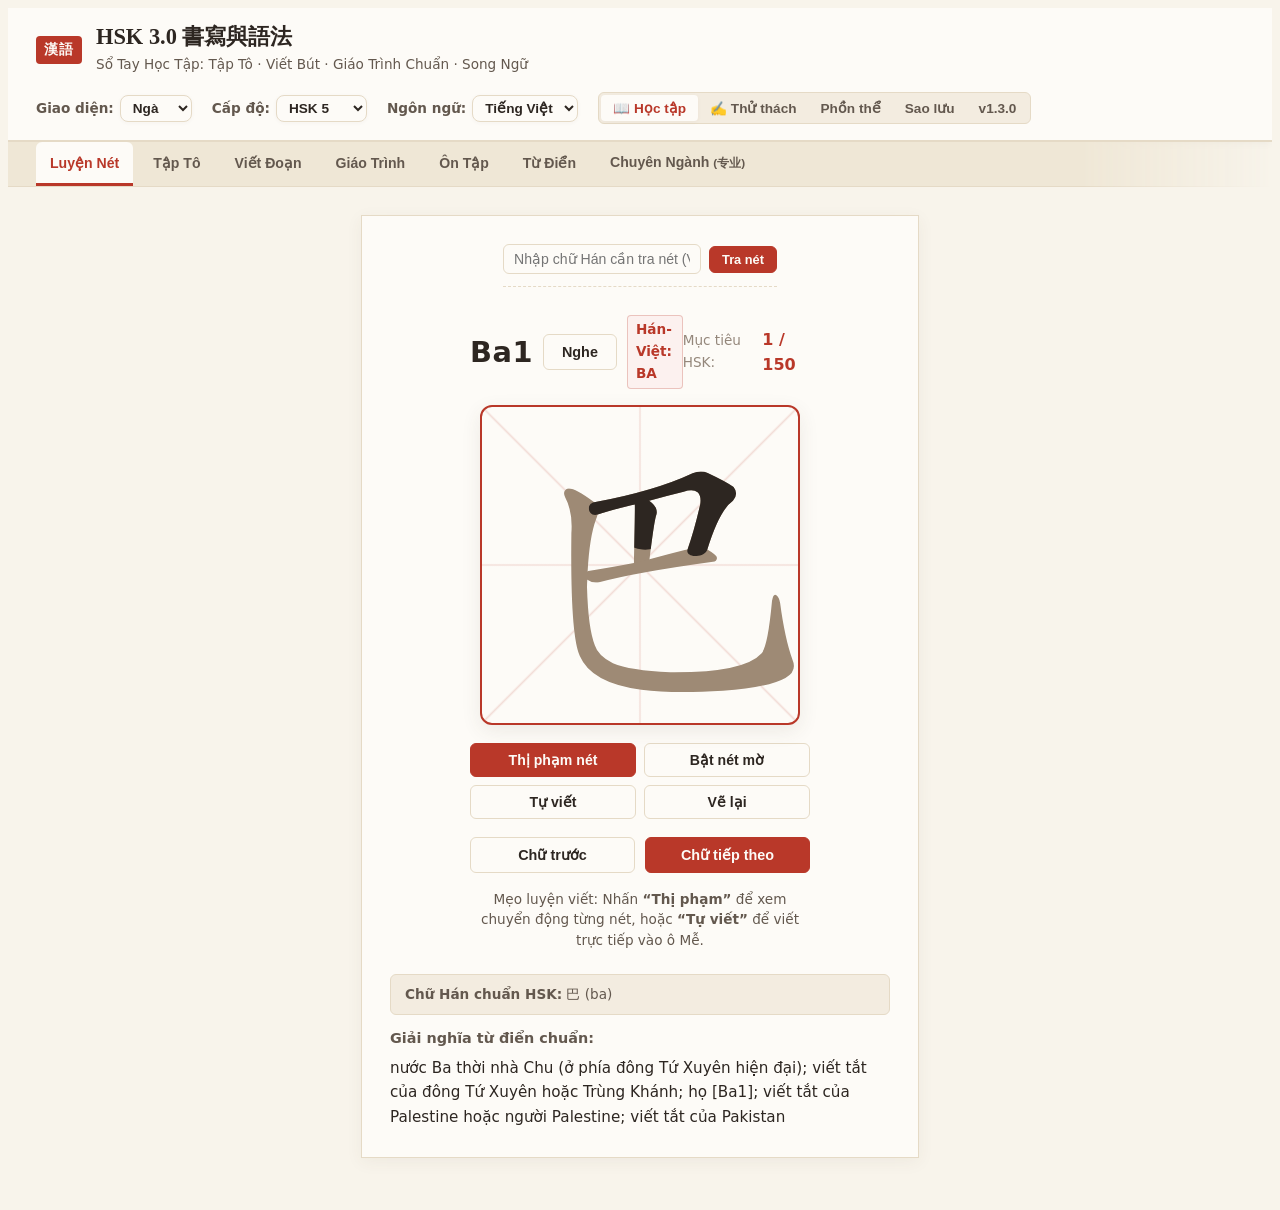
==== commit e885a043: "feat: upgrade to v1.3.0 with speech recognition, hands-free auto-read, traditional toggle, match gam" ====
--- a/index.html
+++ b/index.html
@@ -62,7 +62,9 @@
           <div class="mode-toggle">
             <button id="mode-study" class="mode-btn active">Học tập</button>
             <button id="mode-quiz" class="mode-btn">Thử thách</button>
-            <button id="btn-manual-update-check" class="mode-btn" title="Kiểm tra bản cập nhật mới">v1.2.12</button>
+            <button id="btn-toggle-variant" class="mode-btn" title="Chuyển đổi Giản thể / Phồn thể">Phồn thể</button>
+            <button id="btn-open-sync" class="mode-btn" title="Sao lưu & Chuyển máy">Sao lưu</button>
+            <button id="btn-manual-update-check" class="mode-btn" title="Kiểm tra bản cập nhật mới">v1.3.0</button>
           </div>
         </div>
       </div>
@@ -336,6 +338,9 @@
               <button id="btn-toggle-meaning" class="focus-toggle-btn" title="Bật/Tắt hiển thị Dịch nghĩa">
                 <span>Dịch nghĩa:</span> <strong id="lbl-toggle-meaning">HIỆN</strong>
               </button>
+              <button id="btn-toggle-autoread" class="focus-toggle-btn" title="Chế độ rảnh tay: Tự động đọc tuần tự">
+                <span>Tự đọc:</span> <strong id="lbl-toggle-autoread">TẮT</strong>
+              </button>
             </div>
             <div id="curr-texts-container" class="curr-text-container"></div>
           </div>
@@ -376,6 +381,8 @@
           <button class="subnav-btn active" data-subtab="sub-quiz">Thi Thử Trắc Nghiệm</button>
           <button class="subnav-btn" data-subtab="sub-srs">Thẻ Nhớ SRS Flashcard</button>
           <button class="subnav-btn" data-subtab="sub-sentence">Ghép Câu Ngữ Pháp</button>
+          <button class="subnav-btn" data-subtab="sub-match">Nối Từ Nhanh</button>
+          <button class="subnav-btn" data-subtab="sub-sync">Sao Lưu Tiến Độ</button>
         </div>
 
         <!-- SUBTAB 1: THI THỬ TRẮC NGHIỆM -->
@@ -468,6 +475,62 @@
             <div id="bingju-feedback" class="feedback-paper-card"></div>
           </div>
         </div>
+        </div>
+
+        <!-- SUBTAB 4: NỐI TỪ NHANH (FAST WORD MATCH) -->
+        <div id="subtab-match" class="subtab-pane">
+          <div class="match-game-card">
+            <div class="match-stats-row">
+              <div class="match-timer-box">
+                <span class="control-label">Thời gian:</span>
+                <span id="match-timer" class="match-num">60</span>s
+              </div>
+              <div class="match-score-box">
+                <span class="control-label">Điểm số:</span>
+                <span id="match-score" class="match-num">0</span>
+              </div>
+              <div style="display:flex; align-items:center; gap:8px;">
+                <select id="match-level-select" class="paper-select sm-select">
+                  <option value="HSK 1">HSK 1</option>
+                  <option value="HSK 2">HSK 2</option>
+                  <option value="HSK 3">HSK 3</option>
+                  <option value="HSK 4" selected>HSK 4</option>
+                  <option value="HSK 5">HSK 5</option>
+                  <option value="HSK 6">HSK 6</option>
+                </select>
+                <button id="btn-start-match" class="paper-btn primary-btn sm-btn">Bắt đầu chơi</button>
+              </div>
+            </div>
+            <div id="match-grid" class="match-grid"></div>
+            <p id="match-msg" class="exercise-inst" style="text-align:center; margin-top:10px;">Chạm vào 1 ô Chữ Hán và 1 ô Nghĩa/Pinyin tương ứng để ghép đôi.</p>
+          </div>
+        </div>
+
+        <!-- SUBTAB 5: SAO LƯU TIẾN ĐỘ (STATE SYNC) -->
+        <div id="subtab-sync" class="subtab-pane">
+          <div class="sync-panel-card">
+            <h3 class="gallery-title" style="margin-bottom:12px;">Sao Lưu & Chuyển Đổi Tiến Độ Học Tập</h3>
+            <p class="exercise-inst" style="margin-bottom:14px;">Chuyển đổi dữ liệu học tập (từ đã thuộc, từ cần ôn SRS, từ yêu thích) giữa các điện thoại mà không cần tài khoản.</p>
+            
+            <div style="margin-bottom:18px;">
+              <label class="control-label" style="display:block; margin-bottom:6px;">Mã xuất dữ liệu máy này:</label>
+              <textarea id="sync-export-text" class="sync-code-area" readonly placeholder="Bấm nút 'Tạo mã xuất' bên dưới..."></textarea>
+              <div style="margin-top:8px; display:flex; gap:8px;">
+                <button id="btn-gen-export" class="paper-btn primary-btn sm-btn">Tạo mã xuất</button>
+                <button id="btn-copy-sync" class="paper-btn sm-btn">Sao chép mã</button>
+              </div>
+            </div>
+
+            <div style="border-top:1px solid var(--border-paper); padding-top:16px;">
+              <label class="control-label" style="display:block; margin-bottom:6px;">Nhập mã từ máy khác vào đây:</label>
+              <textarea id="sync-import-text" class="sync-code-area" placeholder="Dán mã sao lưu vào đây rồi bấm 'Khôi phục'..."></textarea>
+              <div style="margin-top:8px;">
+                <button id="btn-apply-sync" class="paper-btn primary-btn sm-btn">Khôi phục tiến độ</button>
+              </div>
+            </div>
+            <div id="sync-feedback" class="sync-feedback-msg" style="margin-top:12px; display:none;"></div>
+          </div>
+        </div>
       </section>
 
       <!-- 6. TAB TRA CỨU TỪ ĐIỂN HSK 3.0 & TRUNG - VIỆT -->
@@ -596,6 +659,7 @@
   <script src="specialized_tracks_data.js"></script>
   <script src="srs_quiz_engine.js"></script>
   <script src="stroke_cache_db.js"></script>
+  <script src="traditional_map.js"></script>
   <script src="app.js"></script>
 </body>
 </html>
--- a/style.css
+++ b/style.css
@@ -4926,3 +4926,182 @@
 .dict-fav-star:hover {
   /* smooth hover */
 }
+
+/* ==========================================================================
+   TÍNH NĂNG MỚI NÂNG CẤP (HANNGU.CLICK INSPIRATION)
+   ========================================================================== */
+
+/* 1. Speech Assessment HUD (Luyện đọc & Chấm điểm phát âm) */
+.line-mic-btn {
+  background: var(--paper-card-sub);
+  border: 1px solid var(--border-paper);
+  border-radius: var(--radius-sm);
+  color: var(--ink-secondary);
+  font-size: 0.85rem;
+  padding: 2px 6px;
+  cursor: pointer;
+  vertical-align: middle;
+  margin-left: 4px;
+  transition: color 0.15s ease, background-color 0.15s ease, border-color 0.15s ease;
+}
+.line-mic-btn:hover {
+  color: var(--vermilion);
+  border-color: var(--vermilion);
+}
+.line-mic-btn.mic-recording {
+  background: var(--vermilion-soft);
+  color: var(--vermilion);
+  border-color: var(--vermilion);
+  animation: pulse-mic 1s infinite ease-in-out;
+}
+@keyframes pulse-mic {
+  0%, 100% { opacity: 0.85; transform: scale(1); }
+  50% { opacity: 1; transform: scale(1.08); }
+}
+
+.speech-verdict {
+  display: inline-block;
+  font-size: 0.75rem;
+  font-weight: 600;
+  padding: 1px 6px;
+  border-radius: var(--radius-sm);
+  margin-left: 6px;
+  vertical-align: middle;
+}
+.speech-verdict.listening {
+  background: var(--amber-gold-soft);
+  color: var(--amber-gold);
+  border: 1px solid var(--amber-gold);
+}
+.speech-verdict.match-perfect {
+  background: var(--bamboo-green-soft);
+  color: var(--bamboo-green-deep);
+  border: 1px solid var(--bamboo-green-border);
+}
+.speech-verdict.match-partial {
+  background: var(--amber-gold-soft);
+  color: var(--amber-gold);
+  border: 1px solid var(--amber-gold);
+}
+.speech-verdict.match-fail {
+  background: var(--vermilion-soft);
+  color: var(--vermilion);
+  border: 1px solid var(--vermilion-border);
+}
+
+/* 2. Hands-free Auto Looper Active Item */
+.dialogue-item.auto-reading-active,
+.vocab-visual-card.auto-reading-active {
+  outline: 2px solid var(--vermilion);
+  outline-offset: 2px;
+  background-color: var(--paper-card-sub) !important;
+}
+
+/* 3. Match Game (Nối từ nhanh) */
+.match-game-card {
+  padding: 16px;
+  margin-top: 10px;
+}
+.match-stats-row {
+  display: flex;
+  justify-content: space-between;
+  align-items: center;
+  flex-wrap: wrap;
+  gap: 12px;
+  margin-bottom: 16px;
+  padding-bottom: 12px;
+  border-bottom: 1px solid var(--border-paper);
+}
+.match-timer-box, .match-score-box {
+  display: flex;
+  align-items: baseline;
+  gap: 6px;
+}
+.match-num {
+  font-family: var(--font-latin);
+  font-variant-numeric: tabular-nums;
+  font-size: 1.4rem;
+  font-weight: 700;
+  color: var(--vermilion);
+}
+.match-grid {
+  display: grid;
+  grid-template-columns: repeat(auto-fit, minmax(130px, 1fr));
+  gap: 12px;
+  margin-bottom: 16px;
+}
+.match-tile {
+  background: var(--paper-card);
+  border: 1px solid var(--border-paper);
+  border-radius: var(--radius-md);
+  padding: 16px 10px;
+  text-align: center;
+  cursor: pointer;
+  min-height: 80px;
+  display: flex;
+  flex-direction: column;
+  justify-content: center;
+  align-items: center;
+  user-select: none;
+  transition: transform 0.15s ease, background-color 0.15s ease, border-color 0.15s ease;
+}
+.match-tile:hover {
+  border-color: var(--vermilion);
+  background: var(--paper-card-sub);
+}
+.match-tile.selected {
+  border-color: var(--vermilion);
+  background: var(--vermilion-soft);
+  transform: scale(1.02);
+}
+.match-tile.matched {
+  opacity: 0.35;
+  pointer-events: none;
+  border-color: var(--bamboo-green-border);
+  background: var(--bamboo-green-soft);
+}
+.match-tile.shake-wrong {
+  border-color: var(--vermilion);
+  animation: tile-shake 0.35s ease-in-out;
+}
+@keyframes tile-shake {
+  0%, 100% { transform: translateX(0); }
+  25% { transform: translateX(-6px); }
+  75% { transform: translateX(6px); }
+}
+.match-tile-zh {
+  font-family: var(--font-chinese);
+  font-size: 1.5rem;
+  font-weight: 700;
+  color: var(--ink-primary);
+  line-height: 1.2;
+}
+.match-tile-desc {
+  font-size: 0.82rem;
+  color: var(--ink-secondary);
+  line-height: 1.3;
+}
+
+/* 4. State Sync Backup / Restore */
+.sync-panel-card {
+  padding: 16px;
+  margin-top: 10px;
+}
+.sync-code-area {
+  width: 100%;
+  box-sizing: border-box;
+  font-family: var(--font-latin);
+  font-size: 0.8rem;
+  padding: 10px;
+  background: var(--paper-card-sub);
+  border: 1px solid var(--border-paper);
+  border-radius: var(--radius-sm);
+  color: var(--ink-secondary);
+  resize: vertical;
+  min-height: 80px;
+  word-break: break-all;
+}
+.sync-code-area:focus {
+  outline: 2px solid var(--vermilion);
+  outline-offset: -1px;
+}
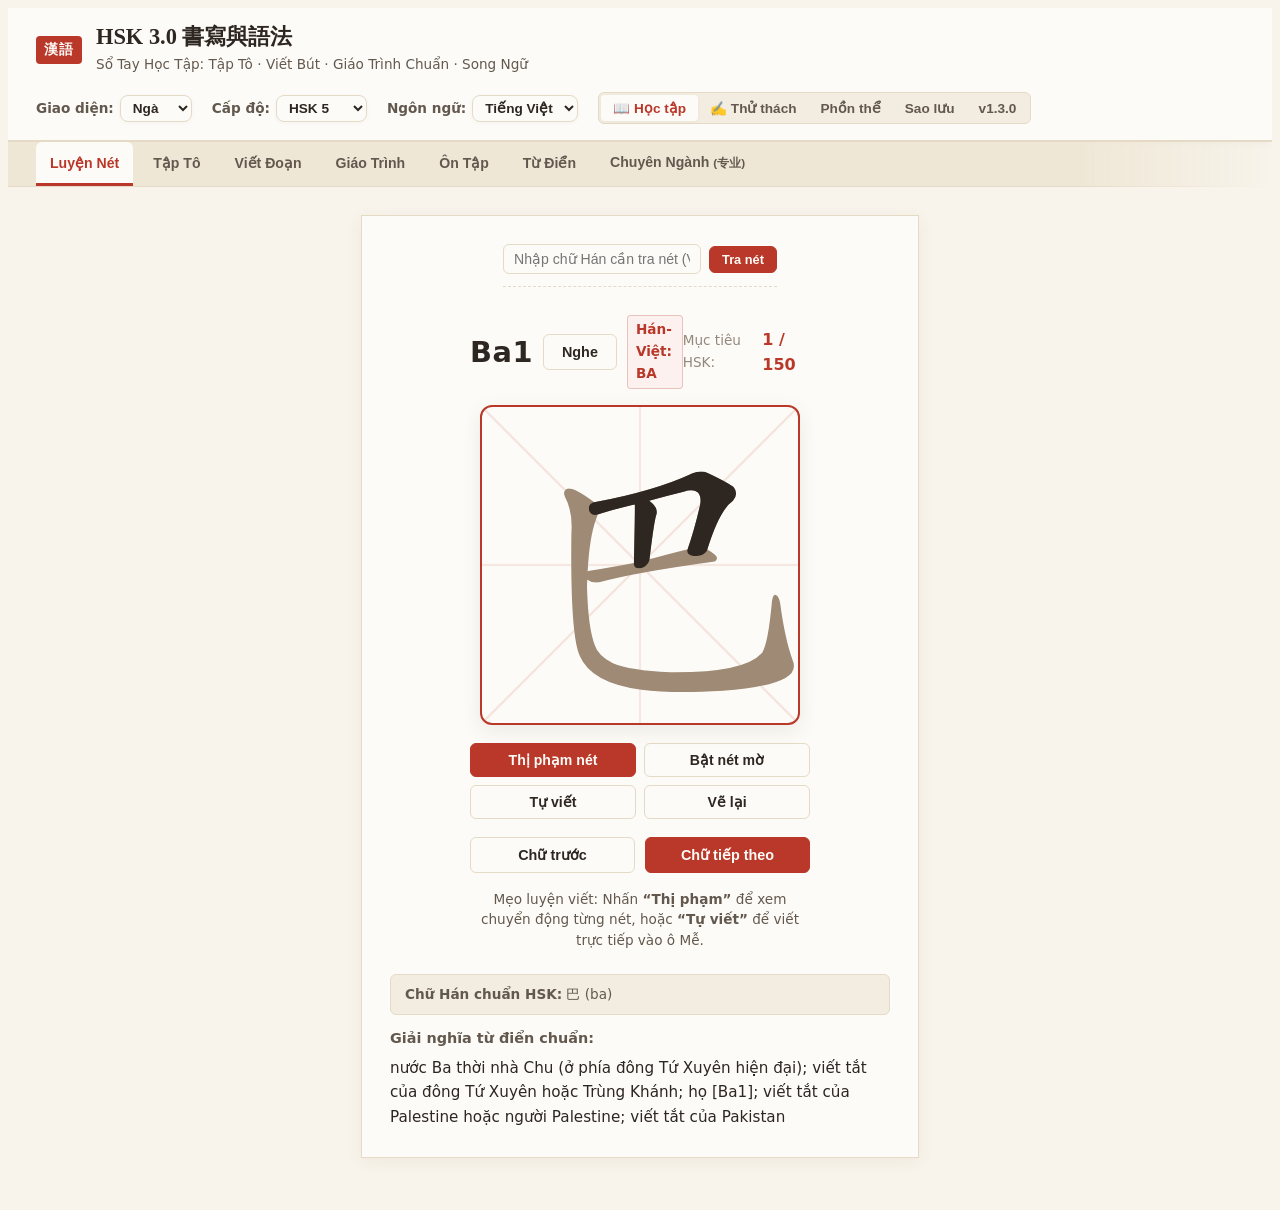
==== commit 79c2be64: "feat: release v1.3.1 - Heti typography, pinyin-pro smart search, chaizi character breakdown & stroke" ====
--- a/index.html
+++ b/index.html
@@ -8,6 +8,7 @@
   <link rel="preconnect" href="https://fonts.googleapis.com">
   <link rel="preconnect" href="https://fonts.gstatic.com" crossorigin>
   <link href="https://fonts.googleapis.com/css2?family=Noto+Serif+SC:wght@400;600;700&family=Noto+Sans:wght@400;500;600&family=Be+Vietnam+Pro:wght@400;500;600;700&display=swap" rel="stylesheet">
+  <link rel="stylesheet" href="heti.min.css">
   <link rel="stylesheet" href="style.css">
   <link rel="icon" type="image/png" href="icon.png">
   <link rel="apple-touch-icon" href="icon.png">
@@ -64,7 +65,7 @@
             <button id="mode-quiz" class="mode-btn">Thử thách</button>
             <button id="btn-toggle-variant" class="mode-btn" title="Chuyển đổi Giản thể / Phồn thể">Phồn thể</button>
             <button id="btn-open-sync" class="mode-btn" title="Sao lưu & Chuyển máy">Sao lưu</button>
-            <button id="btn-manual-update-check" class="mode-btn" title="Kiểm tra bản cập nhật mới">v1.3.0</button>
+            <button id="btn-manual-update-check" class="mode-btn" title="Kiểm tra bản cập nhật mới">v1.3.1</button>
           </div>
         </div>
       </div>
@@ -209,7 +210,7 @@
           </div>
 
           <!-- Khung hiển thị trọn vẹn 4 tầng đoạn văn tổng thể phía trên -->
-          <div class="tracing-summary-box">
+          <div class="tracing-summary-box heti">
             <div id="tracing-meaning-text">Đang tải đoạn văn mẫu…</div>
           </div>
 
@@ -342,12 +343,12 @@
                 <span>Tự đọc:</span> <strong id="lbl-toggle-autoread">TẮT</strong>
               </button>
             </div>
-            <div id="curr-texts-container" class="curr-text-container"></div>
+            <div id="curr-texts-container" class="curr-text-container heti"></div>
           </div>
 
           <!-- 2. Phân mục Ngữ pháp bài học -->
           <div id="subtab-grammar" class="curr-content-pane">
-            <div id="curr-grammar-container" class="curr-grammar-container"></div>
+            <div id="curr-grammar-container" class="curr-grammar-container heti"></div>
           </div>
 
           <!-- 3. Phân mục Từ mới -->
@@ -639,7 +640,7 @@
         </div>
 
         <!-- Nội dung chi tiết chuyên ngành -->
-        <div id="track-content-area" class="track-content-area"></div>
+        <div id="track-content-area" class="track-content-area heti"></div>
       </section>
     </main>
   </div>
@@ -647,6 +648,8 @@
   <script src="strokes.js"></script>
   <script src="data.js"></script>
   <script src="js/hanzi-writer.min.js"></script>
+  <script src="pinyin-pro.min.js"></script>
+  <script src="chaizi_data.js"></script>
   <script src="hsk_visual_media.js"></script>
   <script src="visual_entity_library.js"></script>
   <script src="visual_vocab_data.js"></script>
--- a/heti.min.css
+++ b/heti.min.css
@@ -0,0 +1,5 @@
+﻿/*!
+ * Project: Heti
+ * URL: https://github.com/sivan/heti
+ * Author: Sivan [sun.sivan@gmail.com]
+ */@font-face{font-family:"Heti Hei";src:"Heti Hei SC","Heti Hei TC","Heti Hei JP","Heti Hei KR"}@font-face{font-family:"Heti Hei SC";src:local("PingFang SC Regular"),local("Heiti SC Regular"),local("Microsoft YaHei"),local("Source Han Sans CN Regular"),local("Noto Sans CJK SC Regular"),local("WenQuanYi Micro Hei"),local("Droid Sans Fallback")}@font-face{font-family:"Heti Hei TC";src:local("PingFang TC Regular"),local("Heiti TC Regular"),local("Microsoft Jhenghei"),local("Source Han Sans HK Regular"),local("Source Han Sans TW Regular"),local("Noto Sans CJK TC Regular"),local("WenQuanYi Micro Hei"),local("Droid Sans Fallback")}@font-face{font-family:"Heti Hei JP";src:local("Hiragino Sans GB W3"),local("Source Han Sans JP Regular"),local("Noto Sans CJK JP Regular"),local("Droid Sans Fallback")}@font-face{font-family:"Heti Hei KR";src:local("Source Han Sans KR Regular"),local("Noto Sans CJK KR Regular"),local("Droid Sans Fallback")}@font-face{font-family:"Heti Hei";font-weight:200;src:"Heti Hei SC Light","Heti Hei TC Light","Heti Hei JP Light","Heti Hei KR Light"}@font-face{font-family:"Heti Hei SC Light";font-weight:200;src:local("PingFang SC Light"),local("Heiti SC Light"),"Heti Hei SC Light Fallback",local("Source Han Sans CN Light"),local("Noto Sans CJK SC Light")}@font-face{font-family:"Heti Hei TC Light";font-weight:200;src:local("PingFang TC Light"),local("Heiti TC Light"),local("Microsoft Jhenghei Light"),local("Source Han Sans HK Light"),local("Source Han Sans TW Light"),local("Noto Sans CJK TC Light")}@font-face{font-family:"Heti Hei JP Light";font-weight:200;src:local("Source Han Sans JP Light"),local("Noto Sans CJK JP Light")}@font-face{font-family:"Heti Hei KR Light";font-weight:200;src:local("Source Han Sans KR Light"),local("Noto Sans CJK KR Light")}@font-face{font-family:"Heti Hei SC Light Fallback";font-weight:200;src:local("Microsoft YaHei"),local("Droid Sans Fallback")}@font-face{font-family:"Heti Hei";font-weight:600;src:"Heti Hei SC Bold","Heti Hei TC Bold","Heti Hei JP Bold","Heti Hei KR Bold"}@font-face{font-family:"Heti Hei SC Bold";font-weight:600;src:local("PingFang SC Medium"),local("Heiti SC Medium"),"Heti Hei SC Bold Fallback",local("Source Han Sans CN Bold"),local("Noto Sans CJK SC Bold")}@font-face{font-family:"Heti Hei TC Bold";font-weight:600;src:local("PingFang TC Medium"),local("Heiti TC Medium"),local("Microsoft Jhenghei Bold"),local("Source Han Sans HK Bold"),local("Source Han Sans TW Bold"),local("Noto Sans CJK TC Bold")}@font-face{font-family:"Heti Hei JP Bold";font-weight:600;src:local("Hiragino Sans GB W6"),local("Source Han Sans JP Bold"),local("Noto Sans CJK JP Bold")}@font-face{font-family:"Heti Hei KR Bold";font-weight:600;src:local("Source Han Sans KR Bold"),local("Noto Sans CJK KR Bold")}@font-face{font-family:"Heti Hei SC Bold Fallback";font-weight:600;src:local("Microsoft YaHei"),local("Droid Sans Fallback")}@font-face{font-family:"Heti Hei Black";font-weight:800;src:"Heti Hei SC Black","Heti Hei TC Black","Heti Hei JP Black","Heti Hei KR Black"}@font-face{font-family:"Heti Hei SC Black";font-weight:800;src:local("Lantinghei SC Heavy"),local("PingFang SC Semibold"),local("Heiti SC Medium"),"Heti Hei SC Black Fallback",local("Source Han Sans CN Heavy"),local("Noto Sans CJK SC Heavy")}@font-face{font-family:"Heti Hei TC Black";font-weight:800;src:local("Lantinghei TC Heavy"),local("PingFang TC Semibold"),local("Heiti TC Medium"),local("Microsoft Jhenghei Bold"),local("Source Han Sans HK Heavy"),local("Source Han Sans TW Heavy"),local("Noto Sans CJK TC Heavy")}@font-face{font-family:"Heti Hei JP Black";font-weight:800;src:local("Hiragino Sans GB W6"),local("Source Han Sans JP Heavy"),local("Noto Sans CJK JP Heavy")}@font-face{font-family:"Heti Hei KR Black";font-weight:800;src:local("Source Han Sans KR Heavy"),local("Noto Sans CJK KR Heavy")}@font-face{font-family:"Heti Hei SC Black Fallback";font-weight:800;src:local("Microsoft YaHei"),local("Droid Sans Fallback")}@font-face{font-family:"Heti Song";src:local("Songti SC Regular"),local("Songti TC Regular"),local("SimSun")}@font-face{font-family:"Heti Song";font-weight:200;src:local("Songti SC Light"),local("Songti TC Light"),"Heti Song Light Fallback"}@font-face{font-family:"Heti Song Light Fallback";font-weight:200;src:local("SimSun")}@font-face{font-family:"Heti Song";font-weight:600;src:local("Songti SC Bold"),local("Songti TC Bold"),"Heti Song Bold Fallback"}@font-face{font-family:"Heti Song Bold Fallback";font-weight:600;src:local("SimSun")}@font-face{font-family:"Heti Song Black";font-weight:800;src:local("Songti SC Black"),local("SimSun")}@font-face{font-family:"Heti Kai";src:local("Kaiti SC Regular"),local("Kaiti TC Regular"),local("STKaiti"),local("Kaiti"),local("BiauKai")}@font-face{font-family:"Heti Kai";font-weight:600;src:local("Kaiti SC Bold"),local("Kaiti TC Bold")}@font-face{font-family:"Heti Kai Bold Fallback";font-weight:600;src:local("STKaiti"),local("Kaiti") local("BiauKai")}@font-face{font-family:"Heti Kai Black";font-weight:800;src:local("Kaiti SC Black"),local("Kaiti TC Black"),local("STKaiti"),local("Kaiti")}.heti{max-width:42em;font-size:16px;font-weight:400;-webkit-font-smoothing:subpixel-antialiased;line-height:1.5;overflow-wrap:break-word;word-wrap:break-word;hyphens:auto;letter-spacing:.02em}.heti::before,.heti::after{content:"";display:table}.heti::after{clear:both}.heti>*:first-child,.heti section>*:first-child,.heti td>*:first-child{margin-block-start:0 !important}.heti>*:last-child,.heti section>*:last-child,.heti td>*:last-child{margin-block-end:0 !important}.heti blockquote{margin-block-start:12px;margin-block-end:24px;margin-inline-start:32px;margin-inline-end:32px;padding-block-start:12px;padding-block-end:12px;padding-inline-start:16px;padding-inline-end:16px;background-color:rgba(0,0,0,.054)}@media(prefers-color-scheme: dark){.heti blockquote{background-color:rgba(255,255,255,.054)}}.heti figure{display:block;text-align:center}.heti figure>img{display:block;margin-inline-start:auto;margin-inline-end:auto}.heti hr{inline-size:30%;block-size:1px;margin-block-start:48px;margin-block-end:47px;margin-inline-start:auto;margin-inline-end:auto;border:0;background-color:#ccc}@media(prefers-color-scheme: dark){.heti hr{background-color:#404040}}.heti p{margin-block-start:12px;margin-block-end:24px;text-align:justify}.heti p:not(:lang(zh)):not(:lang(ja)):not(:lang(ko)),.heti p:not(:lang(zh)){text-align:start}.heti pre{margin-block-start:12px;margin-block-end:12px;margin-inline-start:0;margin-inline-end:0;padding-block-start:12px;padding-block-end:12px;padding-inline-start:16px;padding-inline-end:16px;overflow:auto;font-family:"SFMono-Regular",consolas,"Liberation Mono",menlo,courier,monospace,"Apple Color Emoji","Segoe UI Emoji","Segoe UI Symbol";white-space:pre;word-wrap:normal;border-radius:4px;background-color:rgba(0,0,0,.054)}@media(prefers-color-scheme: dark){.heti pre{background-color:rgba(255,255,255,.054)}}.heti pre code{margin:0;padding:0;border:0;border-radius:0;background-color:rgba(0,0,0,0);color:inherit}.heti:not(:lang(zh)):not(:lang(ja)):not(:lang(ko)),.heti:not(:lang(zh)){letter-spacing:0}.heti a,.heti abbr,.heti code,.heti heti-spacing,.heti [lang=en-US]{letter-spacing:normal}.heti h1,.heti h2,.heti h3,.heti h4,.heti h5,.heti h6{position:relative;margin:0;margin-block-start:24px;margin-block-end:12px;font-weight:600}.heti h1{margin-block-end:24px;font-size:32px;line-height:48px}.heti h2{font-size:24px;line-height:36px}.heti h3{font-size:20px;line-height:36px}.heti h4{font-size:18px;line-height:24px}.heti h5{font-size:16px;line-height:24px}.heti h6{font-size:14px;line-height:24px}.heti h1,.heti h2,.heti h3{letter-spacing:.05em}.heti h1:not(:lang(zh)):not(:lang(ja)):not(:lang(ko)),.heti h1:not(:lang(zh)),.heti h2:not(:lang(zh)):not(:lang(ja)):not(:lang(ko)),.heti h2:not(:lang(zh)),.heti h3:not(:lang(zh)):not(:lang(ja)):not(:lang(ko)),.heti h3:not(:lang(zh)){letter-spacing:0}.heti h1+h2,.heti h2+h3,.heti h3+h4,.heti h4+h5,.heti h5+h6{margin-block-start:12px}.heti ul,.heti ol,.heti dl{margin-block-start:12px;margin-block-end:24px}.heti ul,.heti ol{padding-inline-start:32px}.heti ul ul,.heti ul ol,.heti ol ul,.heti ol ol{margin-block-start:0;margin-block-end:0}.heti ul{list-style-type:disc}.heti ol{list-style-type:decimal}.heti ul ul,.heti ol ul{list-style-type:circle}.heti ul ul ul,.heti ul ol ul,.heti ol ul ul,.heti ol ol ul{list-style-type:square}.heti li{list-style-type:unset}.heti table{box-sizing:border-box;table-layout:fixed;margin-block-start:12px;margin-block-end:24px;margin-inline-start:auto;margin-inline-end:auto;border-collapse:collapse;border-width:1px;border-style:solid;border-color:#ccc;word-break:break-word}@media(prefers-color-scheme: dark){.heti table{border-color:#404040}}.heti th,.heti td{padding-block-start:6px;padding-block-end:6px;padding-inline-start:8px;padding-inline-end:8px;border-width:1px;border-style:solid;border-color:#ccc}@media(prefers-color-scheme: dark){.heti th,.heti td{border-color:#404040}}.heti caption{caption-side:bottom;margin-block-start:2px;margin-block-end:-4px;font-size:14px;line-height:24px}.heti a{text-decoration:none}.heti a:hover{padding-block-end:1px;border-block-end:1px solid currentColor;text-decoration:none}.heti abbr[title]{padding-block-end:1px;border-block-end:1px dotted;text-decoration:none;cursor:help}.heti b,.heti strong{font-weight:600}.heti code{margin-inline-start:.25em;margin-inline-end:.25em;font-family:"SFMono-Regular",consolas,"Liberation Mono",menlo,courier,monospace,"Apple Color Emoji","Segoe UI Emoji","Segoe UI Symbol";font-size:.875em}.heti dfn{font-weight:600}.heti dfn:not(:lang(zh)):not(:lang(ja)):not(:lang(ko)),.heti dfn:not(:lang(zh)){font-weight:400}.heti em{font-weight:600}.heti figcaption{display:inline-block;vertical-align:top;font-size:14px;text-align:start}.heti i{font-style:italic}.heti ins,.heti u{padding-block-end:1px;border-block-end:1px solid;text-decoration:none}.heti mark{padding-block-start:2px;padding-block-end:2px;padding-inline-start:1px;padding-inline-end:1px;margin-inline-start:1px;margin-inline-end:1px;background-color:rgba(255,247,0,.88);color:inherit}@media(prefers-color-scheme: dark){.heti mark{background-color:rgba(77,74,0,.88)}}.heti q{quotes:"「" "」" "『" "』"}.heti q:not(:lang(zh)):not(:lang(ja)):not(:lang(ko)),.heti q:not(:lang(zh)){quotes:initial;quotes:auto}.heti rt{font-size:.875em;font-weight:400}.heti small{font-size:.875em}.heti strong{font-weight:600}.heti sub,.heti sup{position:relative;margin-inline-start:.25em;margin-inline-end:.25em;font-size:.75em;font-family:"Helvetica Neue",helvetica,arial,"Heti Hei",sans-serif,"Apple Color Emoji","Segoe UI Emoji","Segoe UI Symbol";font-style:normal;line-height:1;vertical-align:baseline}.heti sub{bottom:-0.25em}.heti sup{top:-0.5em}.heti sup:target,.heti sup a:target{background-color:#dbedff}@media(prefers-color-scheme: dark){.heti sup:target,.heti sup a:target{background-color:#3a6188}}.heti summary{padding-inline-start:1em;outline:0;cursor:pointer}.heti summary::-webkit-details-marker{width:.6em;margin-inline-end:.4em}.heti u[title]{cursor:help;border-block-end-width:3px;border-block-end-style:double;border-block-end-color:rgba(0,0,0,.54)}@media(prefers-color-scheme: dark){.heti u[title]{border-block-end-color:rgba(255,255,255,.54)}}.heti address,.heti cite,.heti dfn,.heti dt,.heti em{font-style:normal}.heti address:not(:lang(zh)):not(:lang(ja)):not(:lang(ko)),.heti address:not(:lang(zh)),.heti cite:not(:lang(zh)):not(:lang(ja)):not(:lang(ko)),.heti cite:not(:lang(zh)),.heti dfn:not(:lang(zh)):not(:lang(ja)):not(:lang(ko)),.heti dfn:not(:lang(zh)),.heti dt:not(:lang(zh)):not(:lang(ja)):not(:lang(ko)),.heti dt:not(:lang(zh)),.heti em:not(:lang(zh)):not(:lang(ja)):not(:lang(ko)),.heti em:not(:lang(zh)){font-style:italic}.heti abbr[title],.heti del,.heti ins,.heti s,.heti u{margin-inline-start:1px;margin-inline-end:1px}.heti,.heti--sans{font-family:"Helvetica Neue",helvetica,arial,"Heti Hei",sans-serif,"Apple Color Emoji","Segoe UI Emoji","Segoe UI Symbol"}.heti--serif{font-family:"Times New Roman",times,"Heti Song",serif,"Apple Color Emoji","Segoe UI Emoji","Segoe UI Symbol"}.heti--classic{font-family:"Times New Roman",times,"Heti Song",serif,"Apple Color Emoji","Segoe UI Emoji","Segoe UI Symbol"}.heti--classic h1,.heti--classic h2,.heti--classic h3,.heti--classic h4,.heti--classic h5,.heti--classic h6{font-family:"Times New Roman",times,"Heti Kai Black",serif,"Apple Color Emoji","Segoe UI Emoji","Segoe UI Symbol";font-weight:800}.heti--classic blockquote,.heti--classic cite,.heti--classic q{font-family:"Times New Roman",times,"Heti Kai",serif,"Apple Color Emoji","Segoe UI Emoji","Segoe UI Symbol"}.heti--classic figcaption,.heti--classic caption,.heti--classic th{font-family:"Helvetica Neue",helvetica,arial,"Heti Hei",sans-serif,"Apple Color Emoji","Segoe UI Emoji","Segoe UI Symbol"}.heti--hei{font-family:"Helvetica Neue",helvetica,arial,"Heti Hei",sans-serif,"Apple Color Emoji","Segoe UI Emoji","Segoe UI Symbol"}.heti--song{font-family:"Times New Roman",times,"Heti Song",serif,"Apple Color Emoji","Segoe UI Emoji","Segoe UI Symbol"}.heti--kai{font-family:"Times New Roman",times,"Heti Kai",serif,"Apple Color Emoji","Segoe UI Emoji","Segoe UI Symbol"}.heti--columns-1,.heti--columns-2,.heti--columns-3,.heti--columns-4,.heti--columns-16em,.heti--columns-20em,.heti--columns-24em,.heti--columns-28em,.heti--columns-32em,.heti--columns-36em,.heti--columns-40em,.heti--columns-44em,.heti--columns-48em,.heti comma{max-width:none;column-gap:2em}.heti--columns-1 p,.heti--columns-2 p,.heti--columns-3 p,.heti--columns-4 p,.heti--columns-16em p,.heti--columns-20em p,.heti--columns-24em p,.heti--columns-28em p,.heti--columns-32em p,.heti--columns-36em p,.heti--columns-40em p,.heti--columns-44em p,.heti--columns-48em p,.heti comma p{margin-block-start:6px;margin-block-end:12px;text-indent:2em}.heti--columns-1{column-count:1}.heti--columns-2{column-count:2}.heti--columns-3{column-count:3}.heti--columns-4{column-count:4}.heti--columns-16em{column-width:16em}.heti--columns-20em{column-width:20em}.heti--columns-24em{column-width:24em}.heti--columns-28em{column-width:28em}.heti--columns-32em{column-width:32em}.heti--columns-36em{column-width:36em}.heti--columns-40em{column-width:40em}.heti--columns-44em{column-width:44em}.heti--columns-48em{column-width:48em}.heti--vertical{max-width:none;max-height:42em;writing-mode:vertical-rl;letter-spacing:.125em}.heti--vertical h1,.heti--vertical h2,.heti--vertical h3,.heti--vertical h4,.heti--vertical h5,.heti--vertical h6{text-align:start}.heti--vertical q{quotes:"「" "」" "『" "』"}.heti--ancient,.heti--poetry{font-family:"Times New Roman",times,"Heti Song",serif,"Apple Color Emoji","Segoe UI Emoji","Segoe UI Symbol"}.heti--ancient h1,.heti--ancient h2,.heti--ancient h3,.heti--ancient h4,.heti--ancient h5,.heti--ancient h6,.heti--poetry h1,.heti--poetry h2,.heti--poetry h3,.heti--poetry h4,.heti--poetry h5,.heti--poetry h6{font-family:"Times New Roman",times,"Heti Kai Black",serif,"Apple Color Emoji","Segoe UI Emoji","Segoe UI Symbol";font-weight:800;text-align:center}.heti--ancient h1 .heti-meta,.heti--ancient h2 .heti-meta,.heti--ancient h3 .heti-meta,.heti--ancient h4 .heti-meta,.heti--ancient h5 .heti-meta,.heti--ancient h6 .heti-meta,.heti--poetry h1 .heti-meta,.heti--poetry h2 .heti-meta,.heti--poetry h3 .heti-meta,.heti--poetry h4 .heti-meta,.heti--poetry h5 .heti-meta,.heti--poetry h6 .heti-meta{font-weight:400}@media screen and (min-width: 640px){.heti--ancient h1 .heti-meta,.heti--ancient h2 .heti-meta,.heti--ancient h3 .heti-meta,.heti--ancient h4 .heti-meta,.heti--ancient h5 .heti-meta,.heti--ancient h6 .heti-meta,.heti--poetry h1 .heti-meta,.heti--poetry h2 .heti-meta,.heti--poetry h3 .heti-meta,.heti--poetry h4 .heti-meta,.heti--poetry h5 .heti-meta,.heti--poetry h6 .heti-meta{position:absolute;line-height:inherit;text-indent:0;display:inline;margin-block-start:4px;margin-inline-start:8px}}.heti--ancient .heti-meta,.heti--poetry .heti-meta{line-height:24px;text-align:center;text-indent:0}.heti--ancient p{text-indent:2em}.heti--poetry p{text-align:center;text-indent:0}.heti--annotation p{margin-block-start:0;margin-block-end:0;line-height:2.25;text-indent:2em}.heti--annotation em{-webkit-text-emphasis:filled circle;-webkit-text-emphasis-position:under;text-emphasis:filled circle;text-emphasis-position:under right;font-weight:400}.heti--annotation em:not(:lang(zh)):not(:lang(ja)):not(:lang(ko)),.heti--annotation em:not(:lang(zh)){-webkit-text-emphasis:none;text-emphasis:none}.heti--annotation .heti-meta{margin-block-start:12px;margin-block-end:24px}.heti .heti-meta{display:block;text-indent:0}.heti .heti-verse{text-align:center;text-indent:0}.heti .heti-large{font-size:18px;line-height:24px}.heti .heti-x-large{font-size:20px;line-height:30px;letter-spacing:.05em}.heti .heti-small{font-size:14px;line-height:24px}.heti .heti-x-small{font-size:12px;line-height:18px}.heti .heti-list-latin{list-style-type:upper-latin}.heti .heti-list-latin ol{list-style-type:lower-roman}.heti .heti-list-latin ol ol{list-style-type:lower-latin}.heti .heti-list-han{list-style-type:cjk-ideographic}.heti .heti-list-han ol{list-style-type:decimal}.heti .heti-list-han ol ol{list-style-type:decimal-leading-zero}.heti .heti-fn{margin-block-start:59px;border-block-start:1px solid;border-block-start-color:#ccc;font-size:14px;font-family:"Helvetica Neue",helvetica,arial,"Heti Hei",sans-serif,"Apple Color Emoji","Segoe UI Emoji","Segoe UI Symbol";line-height:24px}@media(prefers-color-scheme: dark){.heti .heti-fn{border-block-start-color:#404040}}.heti .heti-fn ol{margin-block-start:12px;margin-block-end:0}.heti .heti-fn li:target{background-color:#dbedff}@media(prefers-color-scheme: dark){.heti .heti-fn li:target{background-color:#3a6188}}.heti .heti-hang{position:absolute;line-height:inherit;text-indent:0}.heti .heti-em{-webkit-text-emphasis:filled circle;-webkit-text-emphasis-position:under;text-emphasis:filled circle;text-emphasis-position:under right}.heti .heti-em:not(:lang(zh)):not(:lang(ja)):not(:lang(ko)),.heti .heti-em:not(:lang(zh)){-webkit-text-emphasis:none;text-emphasis:none}.heti .heti-ruby--inline{display:inline-flex;flex-direction:column-reverse;height:1.5em;vertical-align:top}.heti .heti-ruby--inline rt{display:inline;margin-bottom:-0.25em;line-height:1;text-align:center}.heti heti-spacing{display:inline}.heti heti-spacing+sup,.heti heti-spacing+sub{margin-inline-start:0}.heti .heti-spacing-start{margin-inline-end:.25em}.heti .heti-spacing-end{margin-inline-start:.25em}.heti heti-adjacent{display:inline;text-spacing-trim:space-all;unicode-bidi:isolate}.heti .heti-adjacent-half{margin-inline-end:-0.5em}.heti .heti-adjacent-quarter{margin-inline-end:-0.25em}
--- a/style.css
+++ b/style.css
@@ -5105,3 +5105,39 @@
   outline: 2px solid var(--vermilion);
   outline-offset: -1px;
 }
+
+/* ==========================================================================
+   HETI CJK TYPOGRAPHY & CHAIZI ENHANCEMENT (v1.3.1)
+   ========================================================================== */
+.tracing-summary-box.heti,
+.curr-text-container.heti,
+.curr-grammar-container.heti,
+.track-content-area.heti,
+.reading-focus-mode .heti {
+  text-align: justify;
+  text-justify: inter-ideograph;
+  -webkit-font-smoothing: antialiased;
+  -moz-osx-font-smoothing: grayscale;
+}
+
+/* Badge chiết tự trong thẻ từ điển Tab 6 và popup chi tiết từ */
+.dict-chaizi {
+  display: inline-flex;
+  align-items: center;
+  gap: 4px;
+  background: var(--paper-card-sub, #f1f5f9);
+  color: var(--vermilion, #b22222);
+  border: 1px solid var(--border-paper, rgba(178, 34, 34, 0.25));
+  border-radius: 4px;
+  padding: 2px 8px;
+  font-size: 0.8rem;
+  font-weight: 600;
+  margin-top: 4px;
+  margin-right: 6px;
+  letter-spacing: 0.5px;
+}
+[data-theme="dark"] .dict-chaizi {
+  background: rgba(224, 159, 88, 0.12);
+  color: var(--amber-gold, #e09f58);
+  border-color: rgba(224, 159, 88, 0.35);
+}
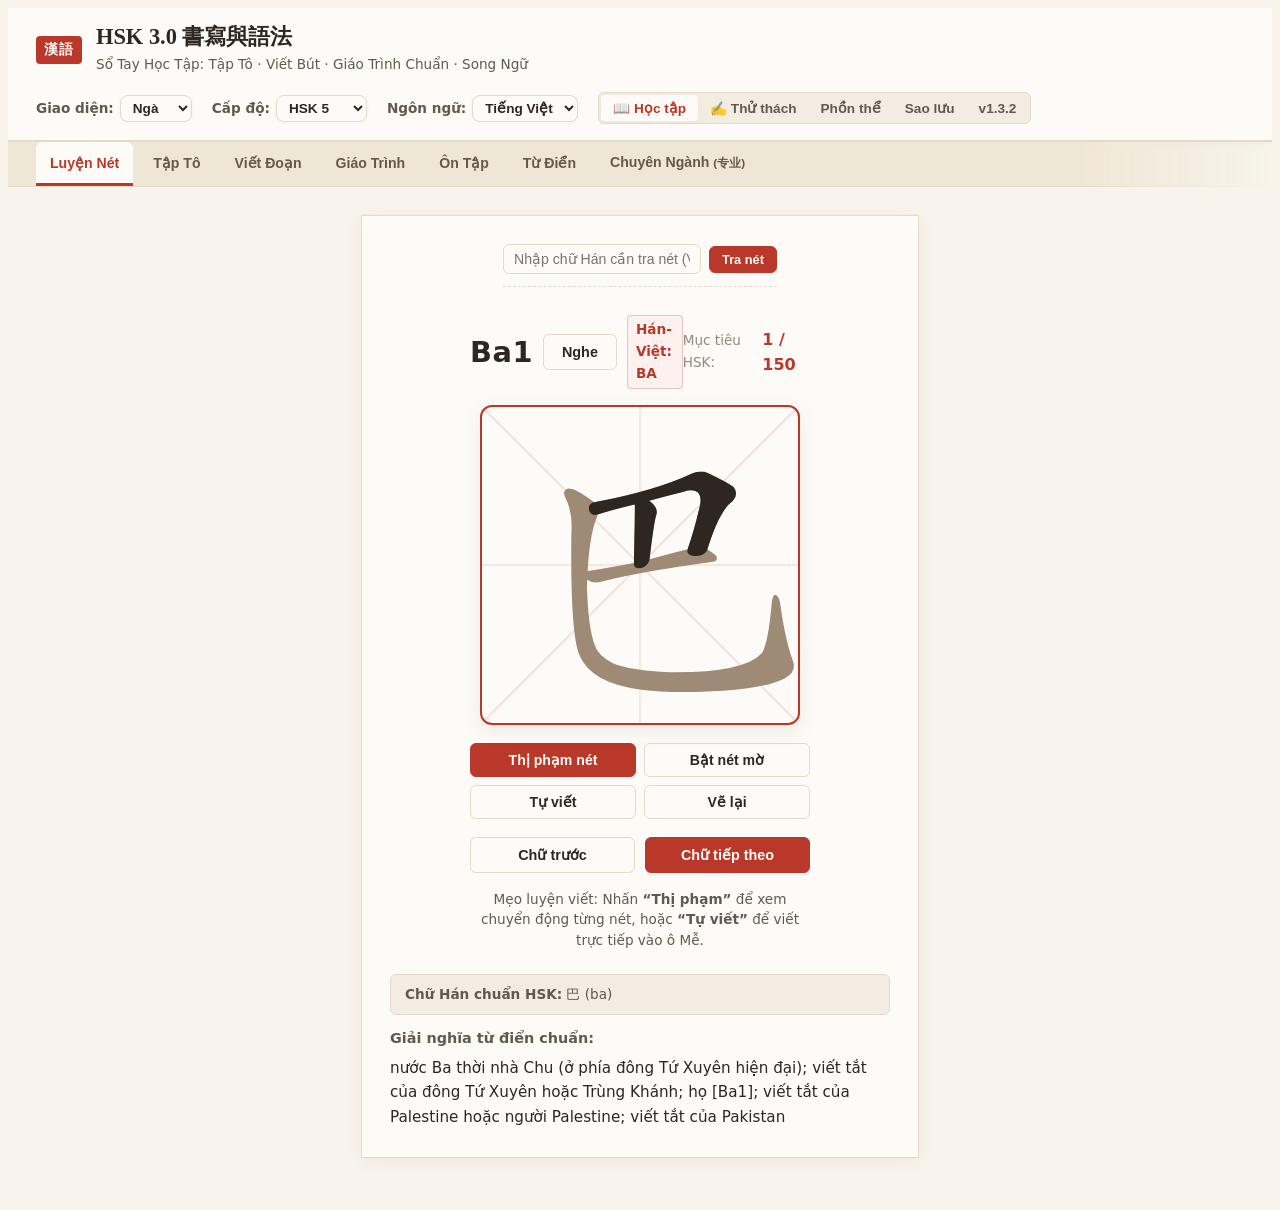
==== commit 75373a30: "feat: release v1.3.2 - seamless zero-click web auto-update & eliminate update notification loop" ====
--- a/index.html
+++ b/index.html
@@ -65,7 +65,7 @@
             <button id="mode-quiz" class="mode-btn">Thử thách</button>
             <button id="btn-toggle-variant" class="mode-btn" title="Chuyển đổi Giản thể / Phồn thể">Phồn thể</button>
             <button id="btn-open-sync" class="mode-btn" title="Sao lưu & Chuyển máy">Sao lưu</button>
-            <button id="btn-manual-update-check" class="mode-btn" title="Kiểm tra bản cập nhật mới">v1.3.1</button>
+            <button id="btn-manual-update-check" class="mode-btn" title="Kiểm tra bản cập nhật mới">v1.3.2</button>
           </div>
         </div>
       </div>
